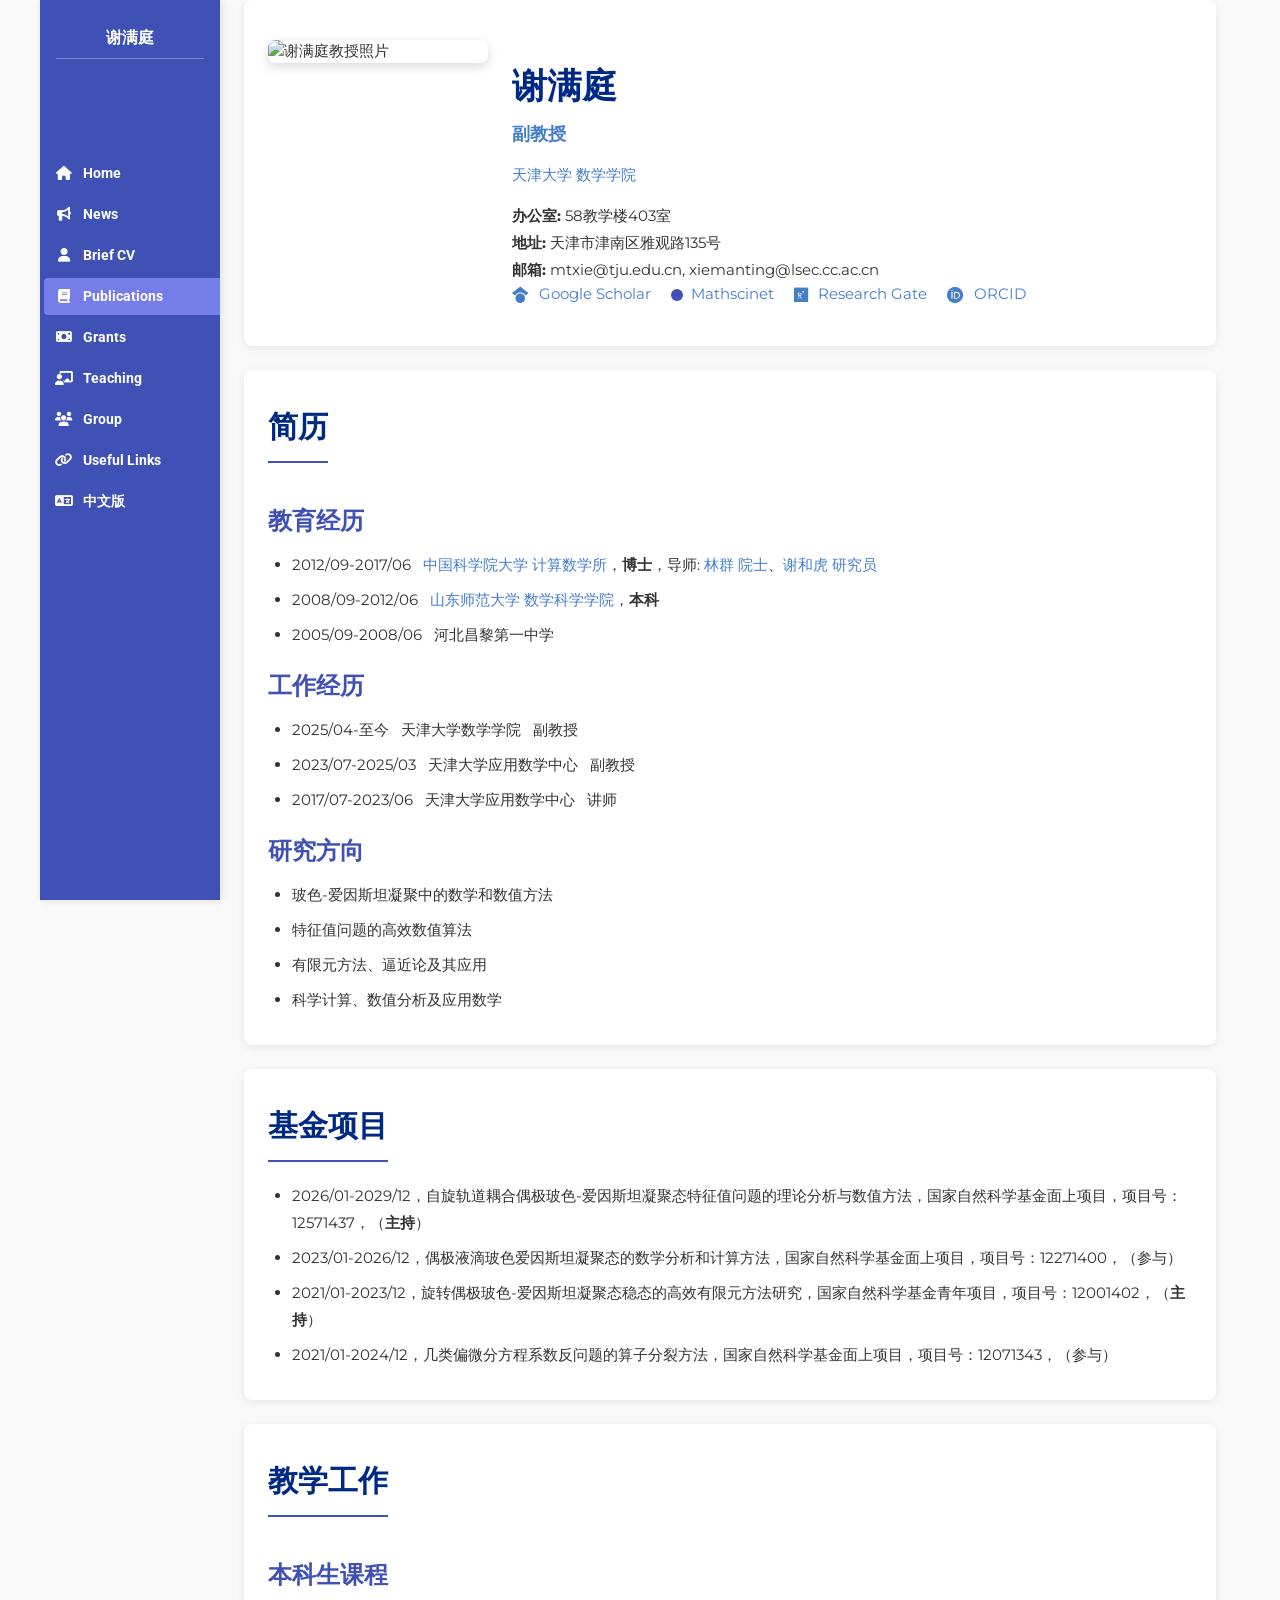
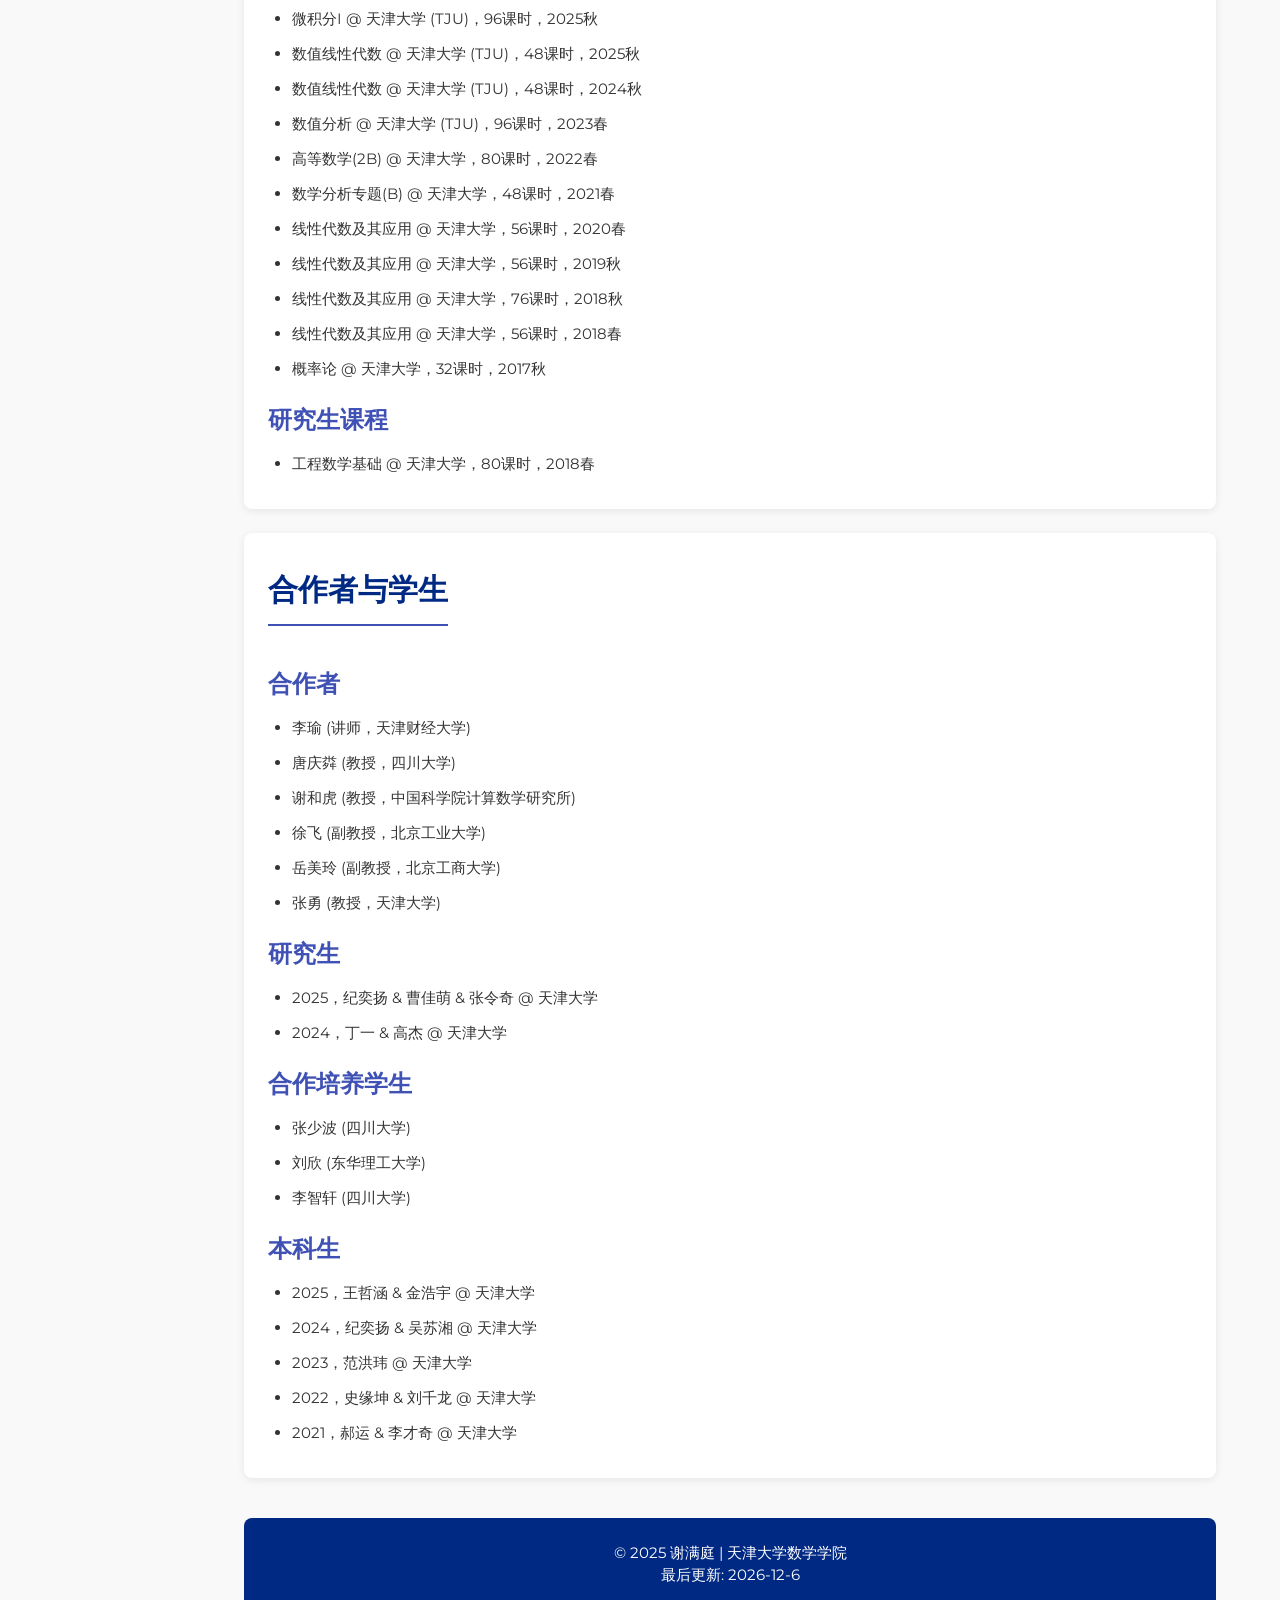
==== chinese.html @ dddb3cd2 "Update chinese.html" ====
<!DOCTYPE html>
<?php
header("Content-type: text/html; charset=utf-8");
?>

<html>
<head>
  <title>谢满庭 - 天津大学数学学院</title>

  <meta charset="utf-8">
  <meta name="viewport" content="width=device-width, initial-scale=1">
  <meta http-equiv="Content-Type" content="text/html; charset=utf-8">  
  <meta name=ProgId content=Word.Document>
  <meta name=Generator content="Microsoft Word 15">
  <meta name=Originator content="Microsoft Word 15">
  <meta name="description" content="谢满庭，天津大学数学学院副教授，研究方向为计算数学、数值分析等">
  <meta name="keywords" content="谢满庭, 天津大学, 应用数学, 计算数学, 特征值问题, 有限元方法, 玻色-爱因斯坦凝聚">
  <meta name="author" content="谢满庭" />

  <!-- 引入与英文主页相同的外部资源 -->
  <link rel="stylesheet" href="https://www.w3schools.com/w3css/4/w3.css">
  <link rel="stylesheet" href="https://fonts.googleapis.com/css?family=Montserrat|Roboto|Oswald">
  <link rel="stylesheet" href="https://cdnjs.cloudflare.com/ajax/libs/font-awesome/6.5.1/css/all.min.css">

  <style type="text/css">
    /* 全局样式重置 - 对齐英文主页 */
    * {
      margin: 0;
      padding: 0;
      box-sizing: border-box;
    }

    /* 基础字体配置 */
    .w3-sidebar a {font-family: "Roboto", sans-serif; font-size: 14px !important;}
    body, h1, h2, h3, h4, h5, h6, .w3-wide {font-family: "Montserrat", sans-serif;}
    .chinese {font-size: 100%;}
    
    /* 自定义配色方案 - 与英文主页一致 */
    :root {
      --primary-color: #3f51b5; /* 主靛蓝 */
      --primary-light: #757de8; /* 浅靛蓝 */
      --primary-dark: #002984; /* 深靛蓝 */
      --secondary-color: #f5f5f5; /* 浅灰背景 */
      --text-dark: #333333; /* 深色文本 */
      --text-light: #ffffff; /* 浅色文本 */
      --accent-color: #ff4081; /* 强调色（粉色） */
      --link-color: #447ec9; /* 链接色 */
    }

    /* 侧边栏优化 - 与英文主页一致 */
    #mySidebar {
      background-color: var(--primary-color) !important;
      box-shadow: 2px 0 10px rgba(0,0,0,0.1);
      transition: all 0.3s ease;
      width: 180px !important; /* 加宽侧边栏到180px */
    }
    #mySidebar .w3-bar-item {
      transition: background-color 0.2s ease;
      border-radius: 4px;
      margin: 0 4px 4px 4px !important;
      padding: 8px 10px !important;
      white-space: nowrap;
      color: var(--text-light) !important;
    }
    #mySidebar .w3-bar-item i {
      width: 20px;
      text-align: center;
      margin-right: 6px !important;
    }
    #mySidebar .w3-bar-item:hover {
      background-color: var(--primary-light) !important;
      color: var(--text-light) !important;
    }
    #mySidebar h3 {
      color: var(--text-light);
      border-bottom: 1px solid rgba(255,255,255,0.3);
      padding-bottom: 8px;
      margin-bottom: 16px;
      font-size: 16px !important;
      text-align: center;
    }

    /* 顶部导航优化（小屏幕） */
    .w3-top {
      background-color: var(--primary-color) !important;
    }
    .w3-top .w3-button {
      color: var(--text-light) !important;
    }
    .w3-top .w3-bar-item {
      color: var(--text-light) !important;
    }

    /* 主内容区优化 - 适配加宽的侧边栏 */
    .w3-main {
      margin-left: 180px !important;
      padding: 0 24px;
      color: var(--text-dark);
    }

    /* 区块样式优化 - 与英文主页一致 */
    .section-card {
      background-color: white;
      border-radius: 8px;
      box-shadow: 0 2px 8px rgba(0,0,0,0.08);
      padding: 24px !important;
      margin-bottom: 24px !important;
      transition: box-shadow 0.3s ease;
    }
    .section-card:hover {
      box-shadow: 0 4px 16px rgba(0,0,0,0.12);
    }
    .section-card h2 {
      color: var(--primary-dark);
      border-bottom: 2px solid var(--primary-color);
      padding-bottom: 12px;
      margin-bottom: 20px;
      display: inline-block;
    }
    .section-card h3 {
      color: var(--primary-color);
      margin: 20px 0 12px 0;
    }

    /* 个人信息区优化 */
    #home {
      padding: 40px 24px !important;
      text-align: left !important;
    }
    #home .profile-photo {
      float: left;
      width: 220px;
      max-width: 100%;
      border-radius: 8px;
      margin-right: 24px;
      box-shadow: 0 4px 12px rgba(0,0,0,0.15);
    }
    #home .profile-info {
      overflow: hidden;
      padding-top: 16px;
    }
    #home .profile-name {
      font-family: 'Oswald', sans-serif;
      font-size: 35px;
      color: var(--primary-dark);
      margin-bottom: 12px;
    }
    #home .profile-contact {
      line-height: 1.8;
      margin-top: 16px;
    }
    #home .profile-links a {
      color: var(--link-color);
      text-decoration: none;
      margin-right: 16px;
      transition: color 0.2s ease;
    }
    #home .profile-links a:hover {
      color: var(--accent-color);
      text-decoration: underline;
    }
    #home .profile-links a i {
      margin-right: 6px;
      font-size: 1.1em;
      vertical-align: middle;
    }

    /* 列表样式优化 */
    ul, ol {
      margin-left: 24px;
      line-height: 1.8;
    }
    li {
      margin-bottom: 8px;
    }

    /* 链接样式优化 */
    a {
      color: var(--link-color);
      text-decoration: none;
    }
    a:hover {
      color: var(--accent-color);
      text-decoration: underline;
    }

    /* 页脚样式 - 与英文主页一致 */
    footer {
      background-color: var(--primary-dark);
      color: var(--text-light);
      padding: 24px;
      text-align: center;
      margin-top: 40px;
      border-radius: 8px 8px 0 0;
    }
    footer a {
      color: var(--text-light);
      text-decoration: underline;
    }

    /* 响应式适配优化 - 与英文主页一致 */
    @media (max-width: 992px) {
      .w3-main {
        margin-left: 0 !important;
        padding: 0 16px;
      }
      #mySidebar {
        width: 200px !important;
      }
      #home {
        text-align: center !important;
      }
      #home .profile-photo {
        float: none;
        margin: 0 auto 24px auto;
        display: block;
      }
      #home .profile-info {
        text-align: center;
      }
      #home .profile-links a {
        display: inline-block;
        margin: 8px 8px 0 8px;
      }
    }

    /* 平滑滚动 */
    html {
      scroll-behavior: smooth;
    }
  </style>
  <link rel="icon" type="image/png" href="images/icons.png">
</head>

<body class="w3-content" style="max-width:1200px;margin:0 auto;background-color:#f9f9f9">

<!-- 侧边栏/菜单 -->
<nav class="w3-sidebar w3-bar-block w3-collapse w3-top w3-right" style="z-index:3;" id="mySidebar">
  <div class="w3-container w3-display-container w3-padding-16">
    <h3><b>谢满庭</b></h3>
  </div>
  <div class="w3-padding-64 w3-text-light-grey w3-large" style="font-weight:bold">
    <!-- 将 English 改为 Homepage，指向英文主页 home.php -->
    <a href="index.html" class="w3-bar-item w3-button"><i class="fa fa-home"></i> Home</a>
    <a href="index.html#news" class="w3-bar-item w3-button"><i class="fa fa-bullhorn"></i> News</a>
    <a href="index.html#cv" class="w3-bar-item w3-button"><i class="fa fa-user"></i> Brief CV</a>
    <a href="publications.html" class="w3-bar-item w3-button" style="background-color: var(--primary-light) !important;"><i class="fa fa-book"></i> Publications</a>
    <a href="index.html#grants" class="w3-bar-item w3-button"><i class="fa fa-money-bill"></i> Grants</a>
    <a href="index.html#teaching" class="w3-bar-item w3-button"><i class="fa fa-chalkboard-teacher"></i> Teaching</a>
    <a href="index.html#group" class="w3-bar-item w3-button"><i class="fa fa-users"></i> Group</a>
    <a href="index.html#uselink" class="w3-bar-item w3-button"><i class="fa fa-link"></i> Useful Links</a>
    <a href="chinese.html" class="w3-bar-item w3-button"><i class="fa fa-language"></i> 中文版</a>
  </div>
</nav>

<!-- 小屏顶部菜单 -->
<header class="w3-bar w3-top w3-hide-large w3-xlarge">
  <a href="javascript:void(0)" class="w3-bar-item w3-button w3-padding-24 w3-ripple w3-left" onclick="w3_open()">
    <b>&#9776;</b>
  </a>
  <div class="w3-bar-item w3-padding-24"> <b>谢满庭</b> </div>
</header>

<!-- 小屏侧边栏遮罩层 -->
<div class="w3-overlay w3-hide-large" onclick="w3_close()" style="cursor:pointer" title="关闭侧边菜单" id="myOverlay"></div>

<!-- 主内容区 -->
<div class="w3-main">
  <!-- 小屏内容下移 -->
  <div class="w3-hide-large" style="margin-top:83px"></div>

  <!-- 个人信息模块 -->
  <div class="section-card w3-container" id="home">
    <img src="./images/mtxie.jpg" alt="谢满庭教授照片" class="profile-photo">
    <div class="profile-info">
      <div class="profile-name"><b>谢满庭</b></div>
      <h4 style="font-size: 18px;margin-bottom: 16px;">
        <strong><a href="https://math.tju.edu.cn/info/1715/5579.htm"target="_blank">副教授</a></strong>
      </h4>
      <p>
        <a href="https://www.tju.edu.cn/" target="_blank">天津大学</a>
        <a href="https://math.tju.edu.cn/" target="_blank">数学学院</a>
      </p>
      <div class="profile-contact">
        <p><strong>办公室:</strong> 58教学楼403室</p>
        <p><strong>地址:</strong> 天津市津南区雅观路135号</p>
        <p><strong>邮箱:</strong> mtxie@tju.edu.cn, xiemanting@lsec.cc.ac.cn</p>
      </div>
      <div class="profile-links">
        <a href="https://scholar.google.com/citations?user=-kq-FyoAAAAJ&hl=en" target="_blank">
          <i class="fab fa-google-scholar"></i> Google Scholar
        </a>
        <a href="https://mathscinet.ams.org/mathscinet/author?authorId=1157382" target="_blank">
        <span style="display:inline-block; width:12px; height:12px; background-color:var(--primary-color); border-radius:50%; margin-right:8px; vertical-align:middle;"></span>Mathscinet
        </a>
        <a href="https://www.researchgate.net/profile/Manting-Xie" target="_blank">
          <i class="fab fa-researchgate"></i> Research Gate
        </a>
        <a href="https://orcid.org/0000-0003-3437-9576" target="_blank">
          <i class="fab fa-orcid"></i> ORCID
        </a>
      </div>
    </div>
  </div>

  <!-- 简历模块 -->
  <div class="section-card w3-container" id="cv">
    <h2><strong>简历</strong></h2>
    
    <h3><strong>教育经历</strong></h3>
    <ul>
      <li>2012/09-2017/06 &nbsp; <a href="https://www.ucas.ac.cn/" target="_blank">中国科学院大学</a> <a href="http://icmsec.cc.ac.cn/" target="_blank">计算数学所</a>，<strong>博士</strong>，导师: <a href="http://lsec.cc.ac.cn/~linq/chinese_version.html" target="_blank">林群 院士</a>、<a href="http://lsec.cc.ac.cn/~hhxie/" target="_blank">谢和虎 研究员</a></li>
      <li>2008/09-2012/06 &nbsp; <a href="https://www.sdnu.edu.cn/" target="_blank">山东师范大学</a> <a href="http://www.maths.sdnu.edu.cn" target="_blank">数学科学学院</a>，<strong>本科</strong></li>
      <li>2005/09-2008/06 &nbsp; 河北昌黎第一中学</li>
    </ul>

    <h3><strong>工作经历</strong></h3>
    <ul>
      <li>2025/04-至今 &nbsp; 天津大学数学学院 &nbsp; 副教授</li>
      <li>2023/07-2025/03 &nbsp; 天津大学应用数学中心 &nbsp; 副教授</li>
      <li>2017/07-2023/06 &nbsp; 天津大学应用数学中心 &nbsp; 讲师</li>
    </ul>

    <h3><strong>研究方向</strong></h3>
    <ul>
      <li>玻色-爱因斯坦凝聚中的数学和数值方法</li>
      <li>特征值问题的高效数值算法</li>
      <li>有限元方法、逼近论及其应用</li>
      <li>科学计算、数值分析及应用数学</li>
    </ul>
    <!--
    <h3><strong>获奖情况</strong></h3>
    <ul>
      <li>2021年，《East Asian J. Appl. Math.》期刊特色文章奖</li>
      <li>2017年，中国科学院朱李月华奖学金</li>
      <li>2016年，中国科学院数学与系统科学研究院院长奖学金特等奖</li>
      <li>2012年，山东省优秀毕业生（山东师范大学）</li>
    </ul>
   -->
  </div>

  <!-- 基金项目模块 -->
  <div class="section-card w3-container" id="grants">
    <h2><strong>基金项目</strong></h2>
    <ul>
      <li>2026/01-2029/12，自旋轨道耦合偶极玻色-爱因斯坦凝聚态特征值问题的理论分析与数值方法，国家自然科学基金面上项目，项目号：12571437，（<span style="font-weight: 700;">主持</span>）</li>
      <li>2023/01-2026/12，偶极液滴玻色爱因斯坦凝聚态的数学分析和计算方法，国家自然科学基金面上项目，项目号：12271400，（参与）</li>
      <li>2021/01-2023/12，旋转偶极玻色-爱因斯坦凝聚态稳态的高效有限元方法研究，国家自然科学基金青年项目，项目号：12001402，（<span style="font-weight: 700;">主持</span>）</li>
      <li>2021/01-2024/12，几类偏微分方程系数反问题的算子分裂方法，国家自然科学基金面上项目，项目号：12071343，（参与）</li>
    </ul>
  </div>

  <!-- 教学工作模块 -->
  <div class="section-card w3-container" id="teaching">
    <h2><strong>教学工作</strong></h2>
    
    <h3><strong>本科生课程</strong></h3>
    <ul>
      <li>微积分I @ 天津大学 (TJU)，96课时，2025秋</li>
      <li>数值线性代数 @ 天津大学 (TJU)，48课时，2025秋</li>
      <li>数值线性代数 @ 天津大学 (TJU)，48课时，2024秋</li>
      <li>数值分析 @ 天津大学 (TJU)，96课时，2023春</li>
      <li>高等数学(2B) @ 天津大学，80课时，2022春</li>
      <li>数学分析专题(B) @ 天津大学，48课时，2021春</li>
      <li>线性代数及其应用 @ 天津大学，56课时，2020春</li>
      <li>线性代数及其应用 @ 天津大学，56课时，2019秋</li>
      <li>线性代数及其应用 @ 天津大学，76课时，2018秋</li>
      <li>线性代数及其应用 @ 天津大学，56课时，2018春</li>
      <li>概率论 @ 天津大学，32课时，2017秋</li>
    </ul>

    <h3><strong>研究生课程</strong></h3>
    <ul>
      <li>工程数学基础 @ 天津大学，80课时，2018春</li>
    </ul>
  </div>

<!-- The Group Section (中文版) -->
<div class="section-card w3-container" id="group">
  <h2><strong>合作者与学生</strong></h2>
  
  <!-- 第一部分：合作者（去重+更新） -->
  <h3><strong>合作者</strong></h3>
  <ul>
    <li>李瑜 (讲师，天津财经大学)</li>
    <li>唐庆粦 (教授，四川大学)</li>
    <li>谢和虎 (教授，中国科学院计算数学研究所)</li>
    <li>徐飞 (副教授，北京工业大学)</li>
    <li>岳美玲 (副教授，北京工商大学)</li>
    <li>张勇 (教授，天津大学)</li>
  </ul>

  <!-- 第二部分：研究生（内容不变） -->
  <h3><strong>研究生</strong></h3>
  <ul>
    <li>2025，纪奕扬 & 曹佳萌 & 张令奇 @ 天津大学</li>
    <li>2024，丁一 & 高杰 @ 天津大学</li>
  </ul>

  <!-- 第三部分：合作培养学生（新增内容） -->
  <h3><strong>合作培养学生</strong></h3>
  <ul>
    <li>张少波 (四川大学)</li>
    <li>刘欣 (东华理工大学)</li>
    <li>李智轩 (四川大学)</li>
  </ul>

  <!-- 第四部分：本科生（标题简化） -->
  <h3><strong>本科生</strong></h3>
  <ul>
    <li>2025，王哲涵 & 金浩宇 @ 天津大学</li>
    <li>2024，纪奕扬 & 吴苏湘 @ 天津大学</li>
    <li>2023，范洪玮 @ 天津大学</li>
    <li>2022，史缘坤 & 刘千龙 @ 天津大学</li>
    <li>2021，郝运 & 李才奇 @ 天津大学</li>
  </ul>
</div>

  <!-- 页脚 - 与英文主页一致 -->
  <footer>
    <p>&copy; 2025 谢满庭 | 天津大学数学学院</p>
    <p>最后更新: <script>document.write(new Date().getFullYear() + "-" + (new Date().getMonth() + 1) + "-" + new Date().getDate());</script></p>
  </footer>

<!-- 结束主内容区 -->
</div>

<script>
// 侧边栏开关
function w3_open() {
  document.getElementById("mySidebar").style.display = "block";
  document.getElementById("myOverlay").style.display = "block";
}

function w3_close() {
  document.getElementById("mySidebar").style.display = "none";
  document.getElementById("myOverlay").style.display = "none";
}

// 平滑滚动（增强版）
$(document).ready(function(){
  // 侧边栏链接点击关闭侧边栏（小屏幕）
  $('.w3-bar-item').click(function() {
    if ($(window).width() < 992) {
      w3_close();
    }
  });

  // 图片懒加载
  $("img").each(function() {
    $(this).attr("loading", "lazy");
  });
});

// 页面加载时确保侧边栏初始状态正确
window.onload = function() {
  if (window.innerWidth <= 992) {
    w3_close();
  } else {
    document.getElementById("mySidebar").style.display = "block";
  }
};

// 窗口大小变化时适配侧边栏
window.onresize = function() {
  if (window.innerWidth > 992) {
    document.getElementById("mySidebar").style.display = "block";
    document.getElementById("myOverlay").style.display = "none";
  } else {
    w3_close();
  }
};
</script>

</body>
</html>
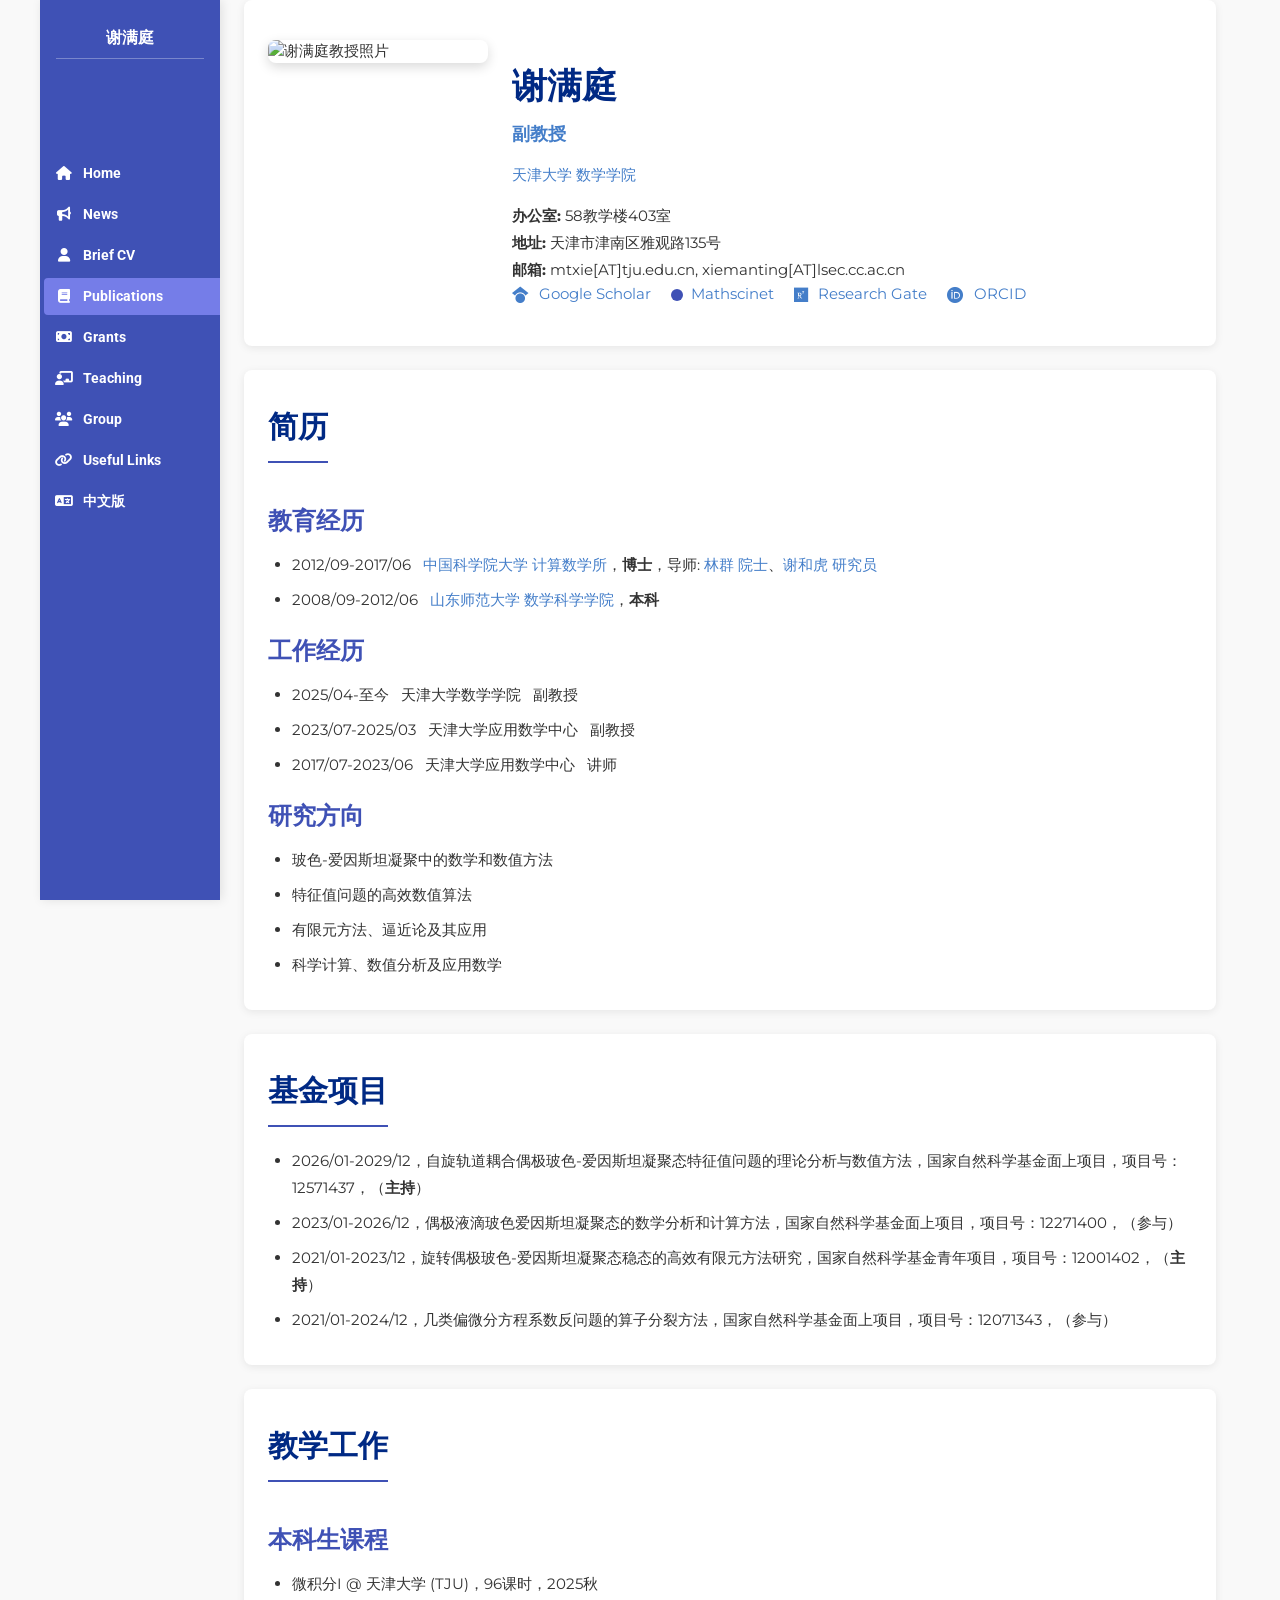
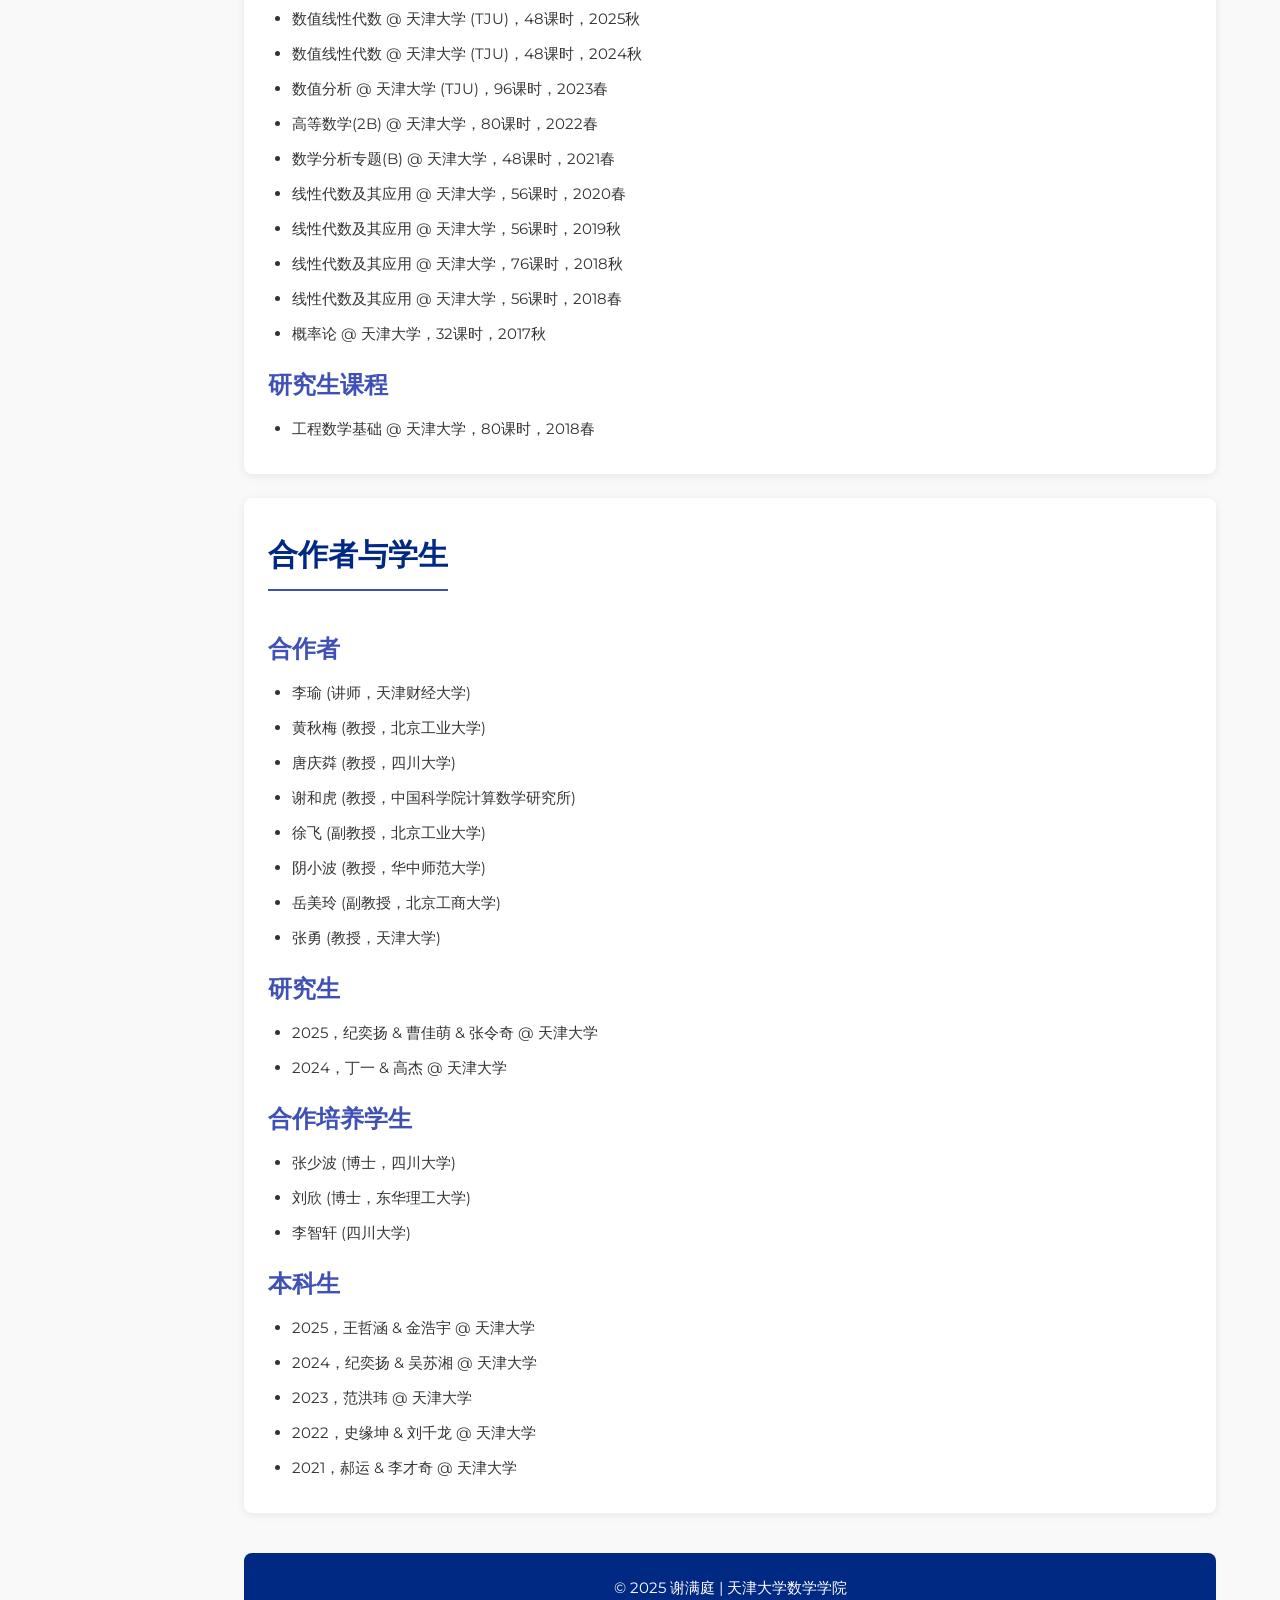
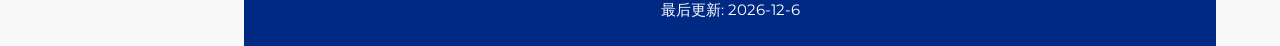
==== commit a5308c5c: "Update chinese.html" ====
--- a/chinese.html
+++ b/chinese.html
@@ -284,7 +284,7 @@
       <div class="profile-contact">
         <p><strong>办公室:</strong> 58教学楼403室</p>
         <p><strong>地址:</strong> 天津市津南区雅观路135号</p>
-        <p><strong>邮箱:</strong> mtxie@tju.edu.cn, xiemanting@lsec.cc.ac.cn</p>
+        <p><strong>邮箱:</strong> mtxie[AT]tju.edu.cn, xiemanting[AT]lsec.cc.ac.cn</p>
       </div>
       <div class="profile-links">
         <a href="https://scholar.google.com/citations?user=-kq-FyoAAAAJ&hl=en" target="_blank">
@@ -311,7 +311,7 @@
     <ul>
       <li>2012/09-2017/06 &nbsp; <a href="https://www.ucas.ac.cn/" target="_blank">中国科学院大学</a> <a href="http://icmsec.cc.ac.cn/" target="_blank">计算数学所</a>，<strong>博士</strong>，导师: <a href="http://lsec.cc.ac.cn/~linq/chinese_version.html" target="_blank">林群 院士</a>、<a href="http://lsec.cc.ac.cn/~hhxie/" target="_blank">谢和虎 研究员</a></li>
       <li>2008/09-2012/06 &nbsp; <a href="https://www.sdnu.edu.cn/" target="_blank">山东师范大学</a> <a href="http://www.maths.sdnu.edu.cn" target="_blank">数学科学学院</a>，<strong>本科</strong></li>
-      <li>2005/09-2008/06 &nbsp; 河北昌黎第一中学</li>
+    <!--  <li>2005/09-2008/06 &nbsp; 河北昌黎第一中学</li> -->
     </ul>
 
     <h3><strong>工作经历</strong></h3>
@@ -383,9 +383,11 @@
   <h3><strong>合作者</strong></h3>
   <ul>
     <li>李瑜 (讲师，天津财经大学)</li>
+    <li>黄秋梅 (教授，北京工业大学)</li>
     <li>唐庆粦 (教授，四川大学)</li>
     <li>谢和虎 (教授，中国科学院计算数学研究所)</li>
     <li>徐飞 (副教授，北京工业大学)</li>
+    <li>阴小波 (教授，华中师范大学)</li>
     <li>岳美玲 (副教授，北京工商大学)</li>
     <li>张勇 (教授，天津大学)</li>
   </ul>
@@ -400,8 +402,8 @@
   <!-- 第三部分：合作培养学生（新增内容） -->
   <h3><strong>合作培养学生</strong></h3>
   <ul>
-    <li>张少波 (四川大学)</li>
-    <li>刘欣 (东华理工大学)</li>
+    <li>张少波 (博士，四川大学)</li>
+    <li>刘欣 (博士，东华理工大学)</li>
     <li>李智轩 (四川大学)</li>
   </ul>
 
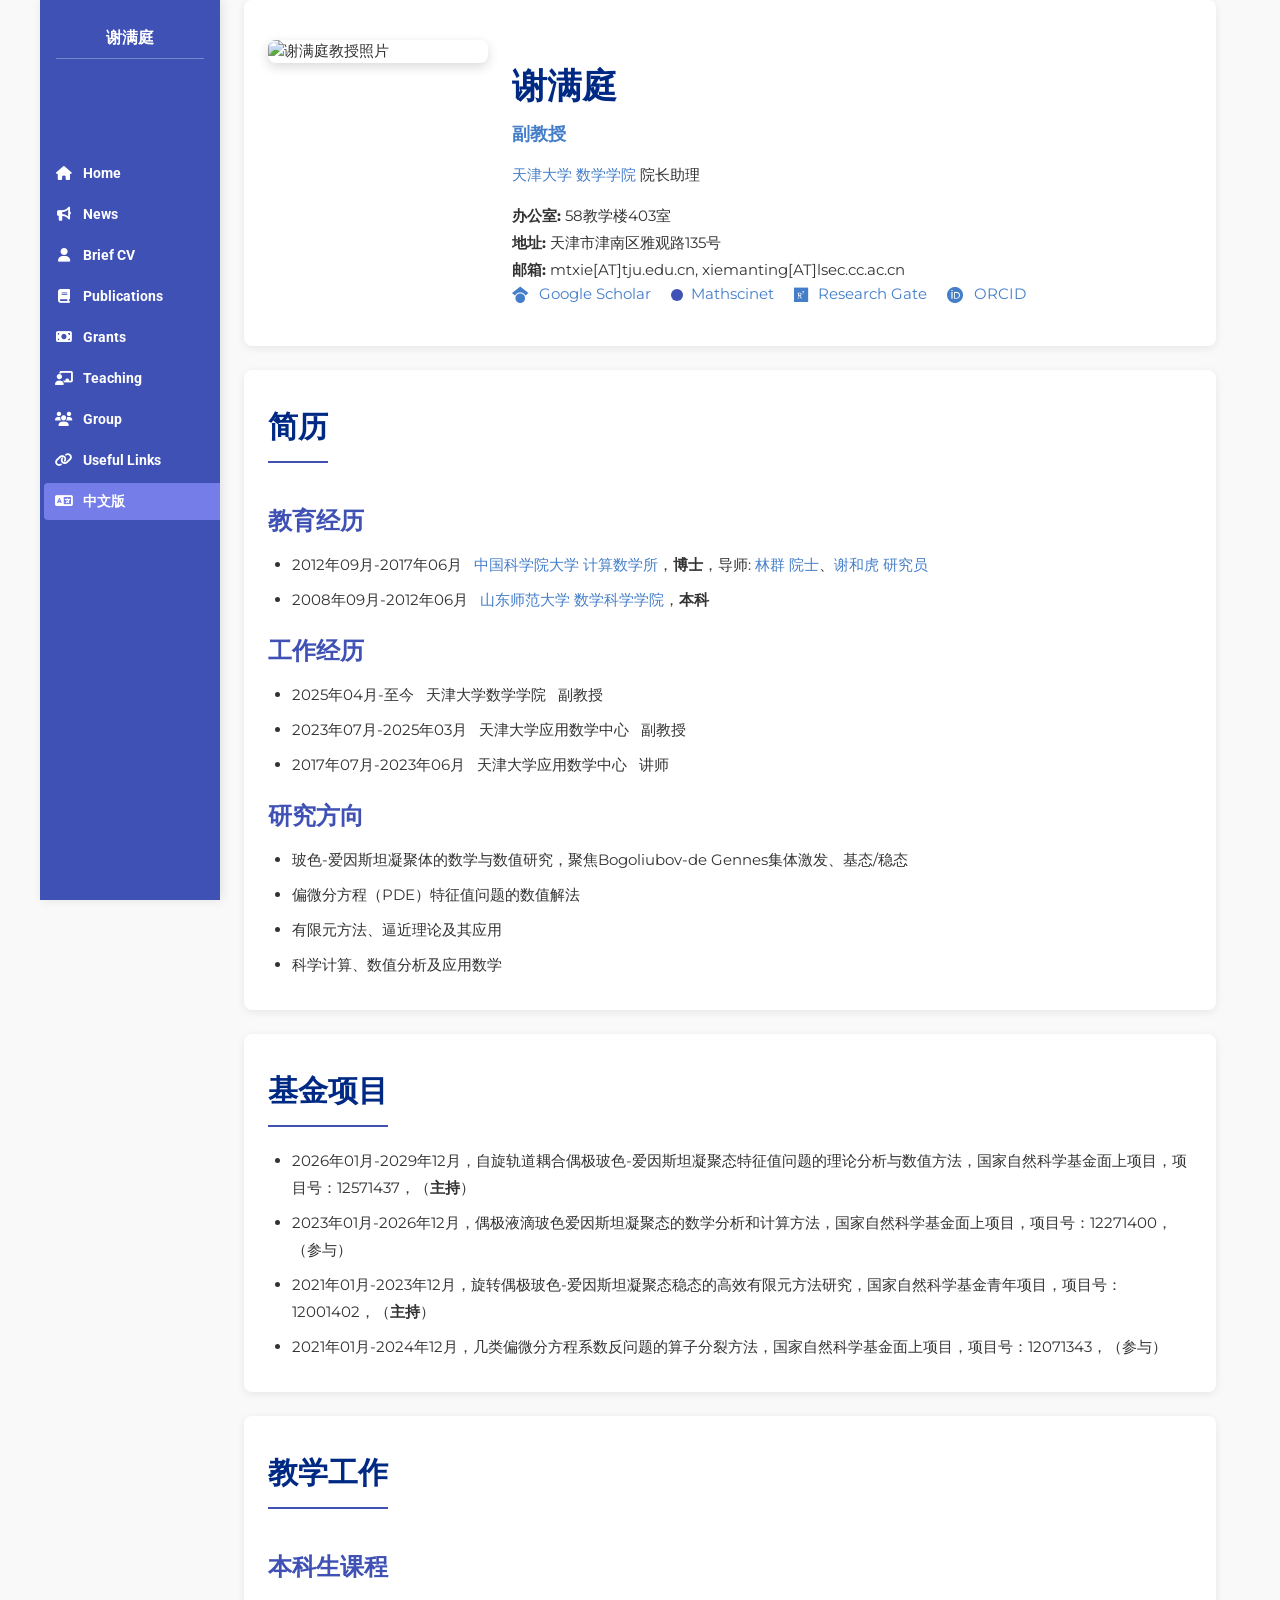
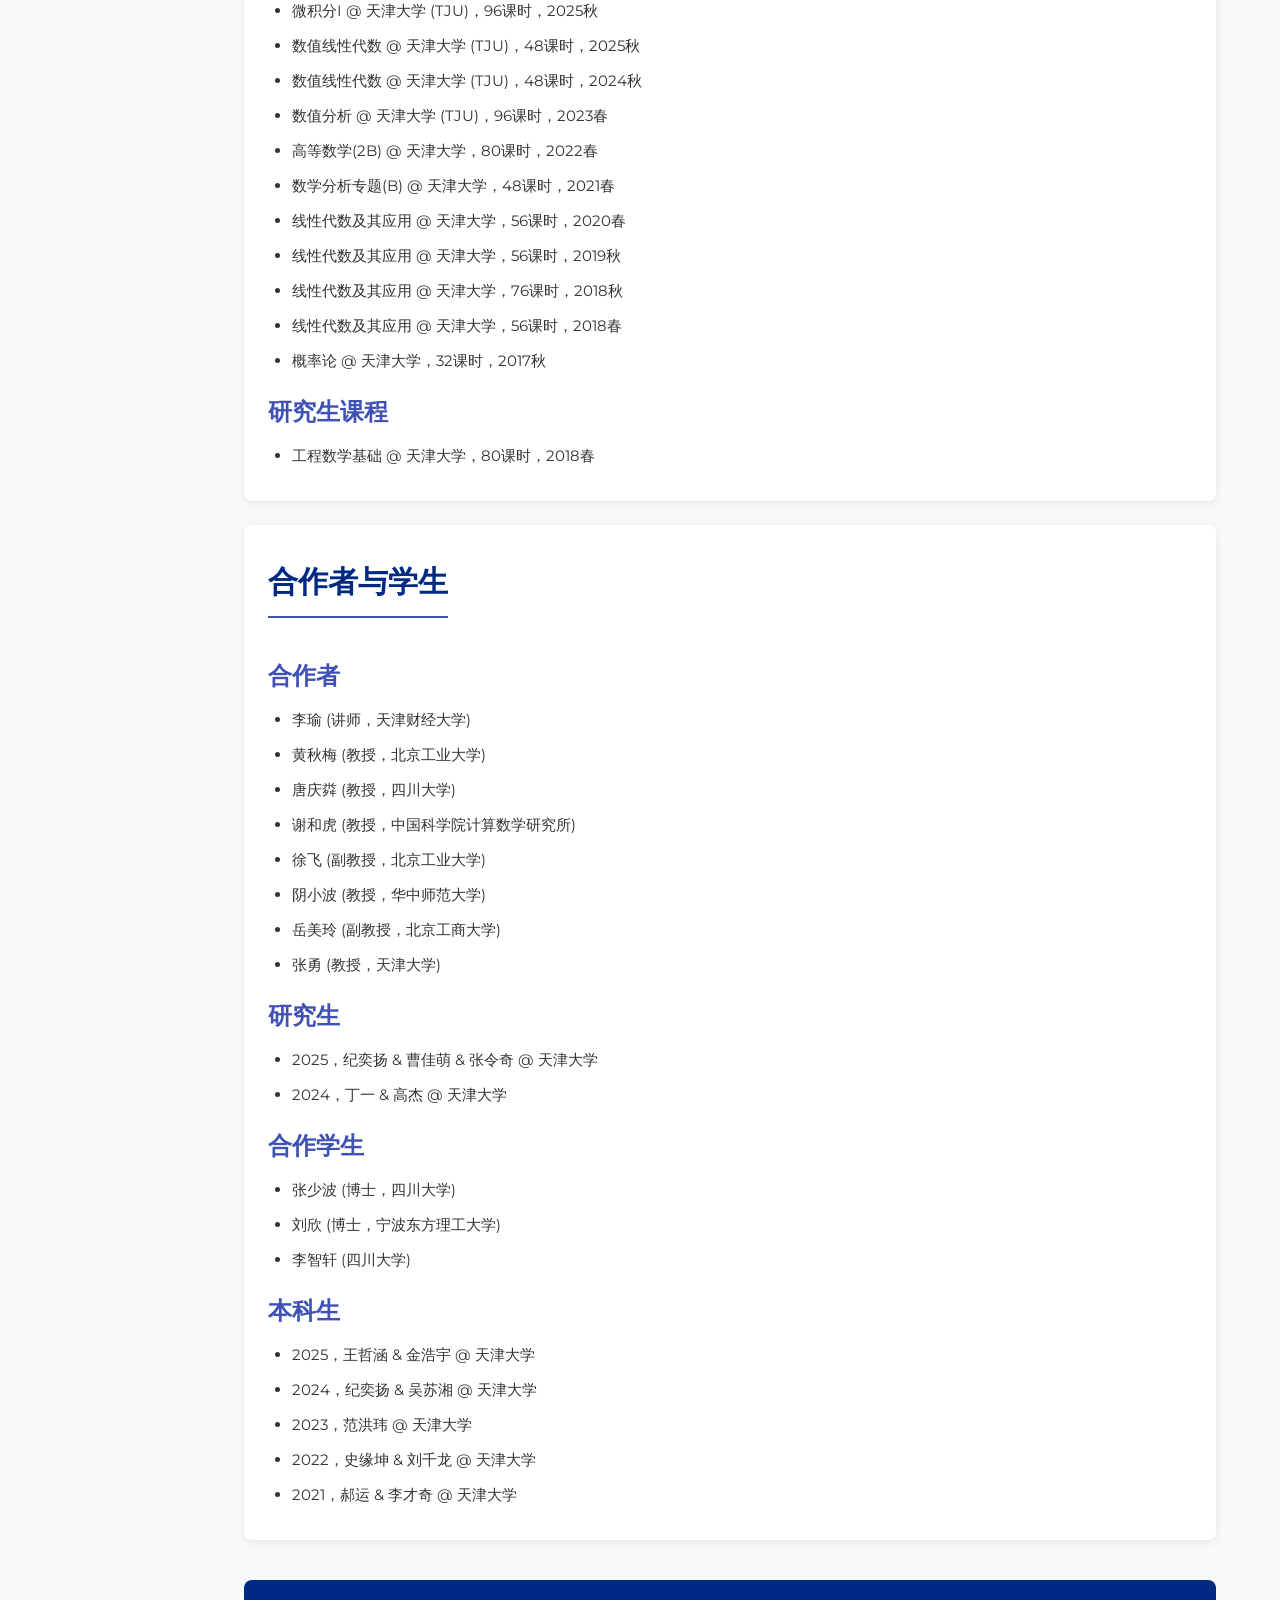
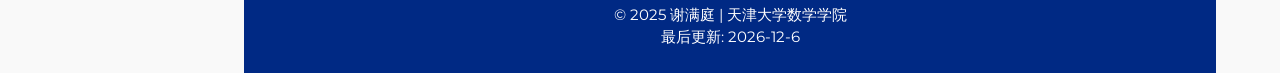
==== commit 659c4283: "Add files via upload" ====
--- a/chinese.html
+++ b/chinese.html
@@ -241,24 +241,24 @@
   </div>
   <div class="w3-padding-64 w3-text-light-grey w3-large" style="font-weight:bold">
     <!-- 将 English 改为 Homepage，指向英文主页 home.php -->
-    <a href="index.html" class="w3-bar-item w3-button"><i class="fa fa-home"></i> Home</a>
-    <a href="index.html#news" class="w3-bar-item w3-button"><i class="fa fa-bullhorn"></i> News</a>
-    <a href="index.html#cv" class="w3-bar-item w3-button"><i class="fa fa-user"></i> Brief CV</a>
-    <a href="publications.html" class="w3-bar-item w3-button" style="background-color: var(--primary-light) !important;"><i class="fa fa-book"></i> Publications</a>
-    <a href="index.html#grants" class="w3-bar-item w3-button"><i class="fa fa-money-bill"></i> Grants</a>
-    <a href="index.html#teaching" class="w3-bar-item w3-button"><i class="fa fa-chalkboard-teacher"></i> Teaching</a>
-    <a href="index.html#group" class="w3-bar-item w3-button"><i class="fa fa-users"></i> Group</a>
-    <a href="index.html#uselink" class="w3-bar-item w3-button"><i class="fa fa-link"></i> Useful Links</a>
-    <a href="chinese.html" class="w3-bar-item w3-button"><i class="fa fa-language"></i> 中文版</a>
+    <a href="index.php" class="w3-bar-item w3-button"><i class="fa fa-home"></i> Home</a>
+    <a href="index.php#news" class="w3-bar-item w3-button"><i class="fa fa-bullhorn"></i> News</a>
+    <a href="index.php#cv" class="w3-bar-item w3-button"><i class="fa fa-user"></i> Brief CV</a>
+    <a href="publications.php" class="w3-bar-item w3-button"><i class="fa fa-book"></i> Publications</a>
+    <a href="index.php#grants" class="w3-bar-item w3-button"><i class="fa fa-money-bill"></i> Grants</a>
+    <a href="index.php#teaching" class="w3-bar-item w3-button"><i class="fa fa-chalkboard-teacher"></i> Teaching</a>
+    <a href="index.php#group" class="w3-bar-item w3-button"><i class="fa fa-users"></i> Group</a>
+    <a href="index.php#uselink" class="w3-bar-item w3-button"><i class="fa fa-link"></i> Useful Links</a>
+    <a href="chinese.php" class="w3-bar-item w3-button" style="background-color: var(--primary-light) !important;"><i class="fa fa-language"></i> 中文版</a>
   </div>
 </nav>
 
 <!-- 小屏顶部菜单 -->
 <header class="w3-bar w3-top w3-hide-large w3-xlarge">
-  <a href="javascript:void(0)" class="w3-bar-item w3-button w3-padding-24 w3-ripple w3-left" onclick="w3_open()">
+  <a href="javascript:void(0)" class="w3-bar-item w3-button w3-padding-12 w3-ripple w3-left" onclick="w3_open()">
     <b>&#9776;</b>
   </a>
-  <div class="w3-bar-item w3-padding-24"> <b>谢满庭</b> </div>
+  <div class="w3-bar-item w3-padding-12"> <b>谢满庭</b> </div>
 </header>
 
 <!-- 小屏侧边栏遮罩层 -->
@@ -279,7 +279,7 @@
       </h4>
       <p>
         <a href="https://www.tju.edu.cn/" target="_blank">天津大学</a>
-        <a href="https://math.tju.edu.cn/" target="_blank">数学学院</a>
+        <a href="https://math.tju.edu.cn/" target="_blank">数学学院</a> 院长助理
       </p>
       <div class="profile-contact">
         <p><strong>办公室:</strong> 58教学楼403室</p>
@@ -309,23 +309,23 @@
     
     <h3><strong>教育经历</strong></h3>
     <ul>
-      <li>2012/09-2017/06 &nbsp; <a href="https://www.ucas.ac.cn/" target="_blank">中国科学院大学</a> <a href="http://icmsec.cc.ac.cn/" target="_blank">计算数学所</a>，<strong>博士</strong>，导师: <a href="http://lsec.cc.ac.cn/~linq/chinese_version.html" target="_blank">林群 院士</a>、<a href="http://lsec.cc.ac.cn/~hhxie/" target="_blank">谢和虎 研究员</a></li>
-      <li>2008/09-2012/06 &nbsp; <a href="https://www.sdnu.edu.cn/" target="_blank">山东师范大学</a> <a href="http://www.maths.sdnu.edu.cn" target="_blank">数学科学学院</a>，<strong>本科</strong></li>
+      <li>2012年09月-2017年06月 &nbsp; <a href="https://www.ucas.ac.cn/" target="_blank">中国科学院大学</a> <a href="http://icmsec.cc.ac.cn/" target="_blank">计算数学所</a>，<strong>博士</strong>，导师: <a href="http://lsec.cc.ac.cn/~linq/chinese_version.html" target="_blank">林群 院士</a>、<a href="http://lsec.cc.ac.cn/~hhxie/" target="_blank">谢和虎 研究员</a></li>
+      <li>2008年09月-2012年06月 &nbsp; <a href="https://www.sdnu.edu.cn/" target="_blank">山东师范大学</a> <a href="http://www.maths.sdnu.edu.cn" target="_blank">数学科学学院</a>，<strong>本科</strong></li>
     <!--  <li>2005/09-2008/06 &nbsp; 河北昌黎第一中学</li> -->
     </ul>
 
     <h3><strong>工作经历</strong></h3>
     <ul>
-      <li>2025/04-至今 &nbsp; 天津大学数学学院 &nbsp; 副教授</li>
-      <li>2023/07-2025/03 &nbsp; 天津大学应用数学中心 &nbsp; 副教授</li>
-      <li>2017/07-2023/06 &nbsp; 天津大学应用数学中心 &nbsp; 讲师</li>
+      <li>2025年04月-至今 &nbsp; 天津大学数学学院 &nbsp; 副教授</li>
+      <li>2023年07月-2025年03月 &nbsp; 天津大学应用数学中心 &nbsp; 副教授</li>
+      <li>2017年07月-2023年06月 &nbsp; 天津大学应用数学中心 &nbsp; 讲师</li>
     </ul>
 
     <h3><strong>研究方向</strong></h3>
     <ul>
-      <li>玻色-爱因斯坦凝聚中的数学和数值方法</li>
-      <li>特征值问题的高效数值算法</li>
-      <li>有限元方法、逼近论及其应用</li>
+      <li>玻色-爱因斯坦凝聚体的数学与数值研究，聚焦Bogoliubov-de Gennes集体激发、基态/稳态</li>
+      <li>偏微分方程（PDE）特征值问题的数值解法</li>
+      <li>有限元方法、逼近理论及其应用</li>
       <li>科学计算、数值分析及应用数学</li>
     </ul>
     <!--
@@ -343,10 +343,10 @@
   <div class="section-card w3-container" id="grants">
     <h2><strong>基金项目</strong></h2>
     <ul>
-      <li>2026/01-2029/12，自旋轨道耦合偶极玻色-爱因斯坦凝聚态特征值问题的理论分析与数值方法，国家自然科学基金面上项目，项目号：12571437，（<span style="font-weight: 700;">主持</span>）</li>
-      <li>2023/01-2026/12，偶极液滴玻色爱因斯坦凝聚态的数学分析和计算方法，国家自然科学基金面上项目，项目号：12271400，（参与）</li>
-      <li>2021/01-2023/12，旋转偶极玻色-爱因斯坦凝聚态稳态的高效有限元方法研究，国家自然科学基金青年项目，项目号：12001402，（<span style="font-weight: 700;">主持</span>）</li>
-      <li>2021/01-2024/12，几类偏微分方程系数反问题的算子分裂方法，国家自然科学基金面上项目，项目号：12071343，（参与）</li>
+      <li>2026年01月-2029年12月，自旋轨道耦合偶极玻色-爱因斯坦凝聚态特征值问题的理论分析与数值方法，国家自然科学基金面上项目，项目号：12571437，（<span style="font-weight: 700;">主持</span>）</li>
+      <li>2023年01月-2026年12月，偶极液滴玻色爱因斯坦凝聚态的数学分析和计算方法，国家自然科学基金面上项目，项目号：12271400，（参与）</li>
+      <li>2021年01月-2023年12月，旋转偶极玻色-爱因斯坦凝聚态稳态的高效有限元方法研究，国家自然科学基金青年项目，项目号：12001402，（<span style="font-weight: 700;">主持</span>）</li>
+      <li>2021年01月-2024年12月，几类偏微分方程系数反问题的算子分裂方法，国家自然科学基金面上项目，项目号：12071343，（参与）</li>
     </ul>
   </div>
 
@@ -400,10 +400,10 @@
   </ul>
 
   <!-- 第三部分：合作培养学生（新增内容） -->
-  <h3><strong>合作培养学生</strong></h3>
+  <h3><strong>合作学生</strong></h3>
   <ul>
     <li>张少波 (博士，四川大学)</li>
-    <li>刘欣 (博士，东华理工大学)</li>
+    <li>刘欣 (博士，宁波东方理工大学)</li>
     <li>李智轩 (四川大学)</li>
   </ul>
 
@@ -475,4 +475,4 @@
 </script>
 
 </body>
-</html>
+</html>
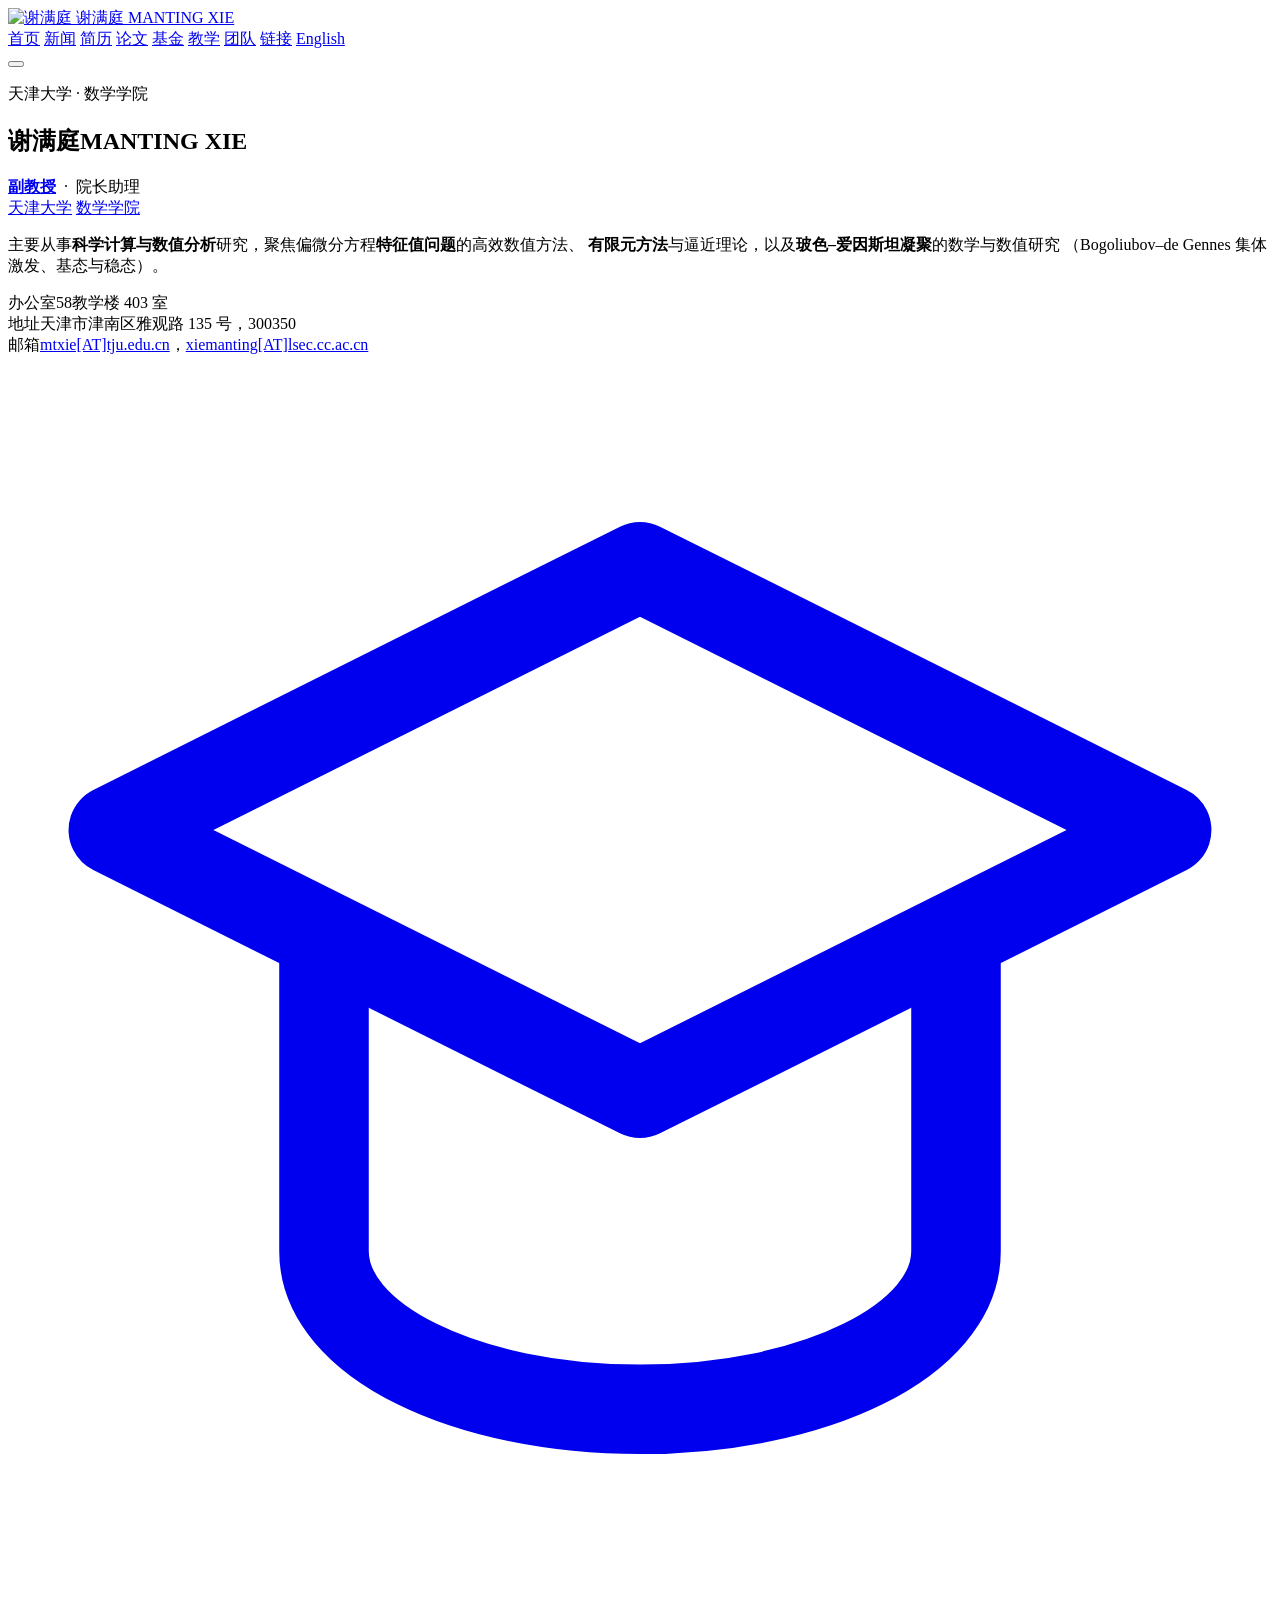
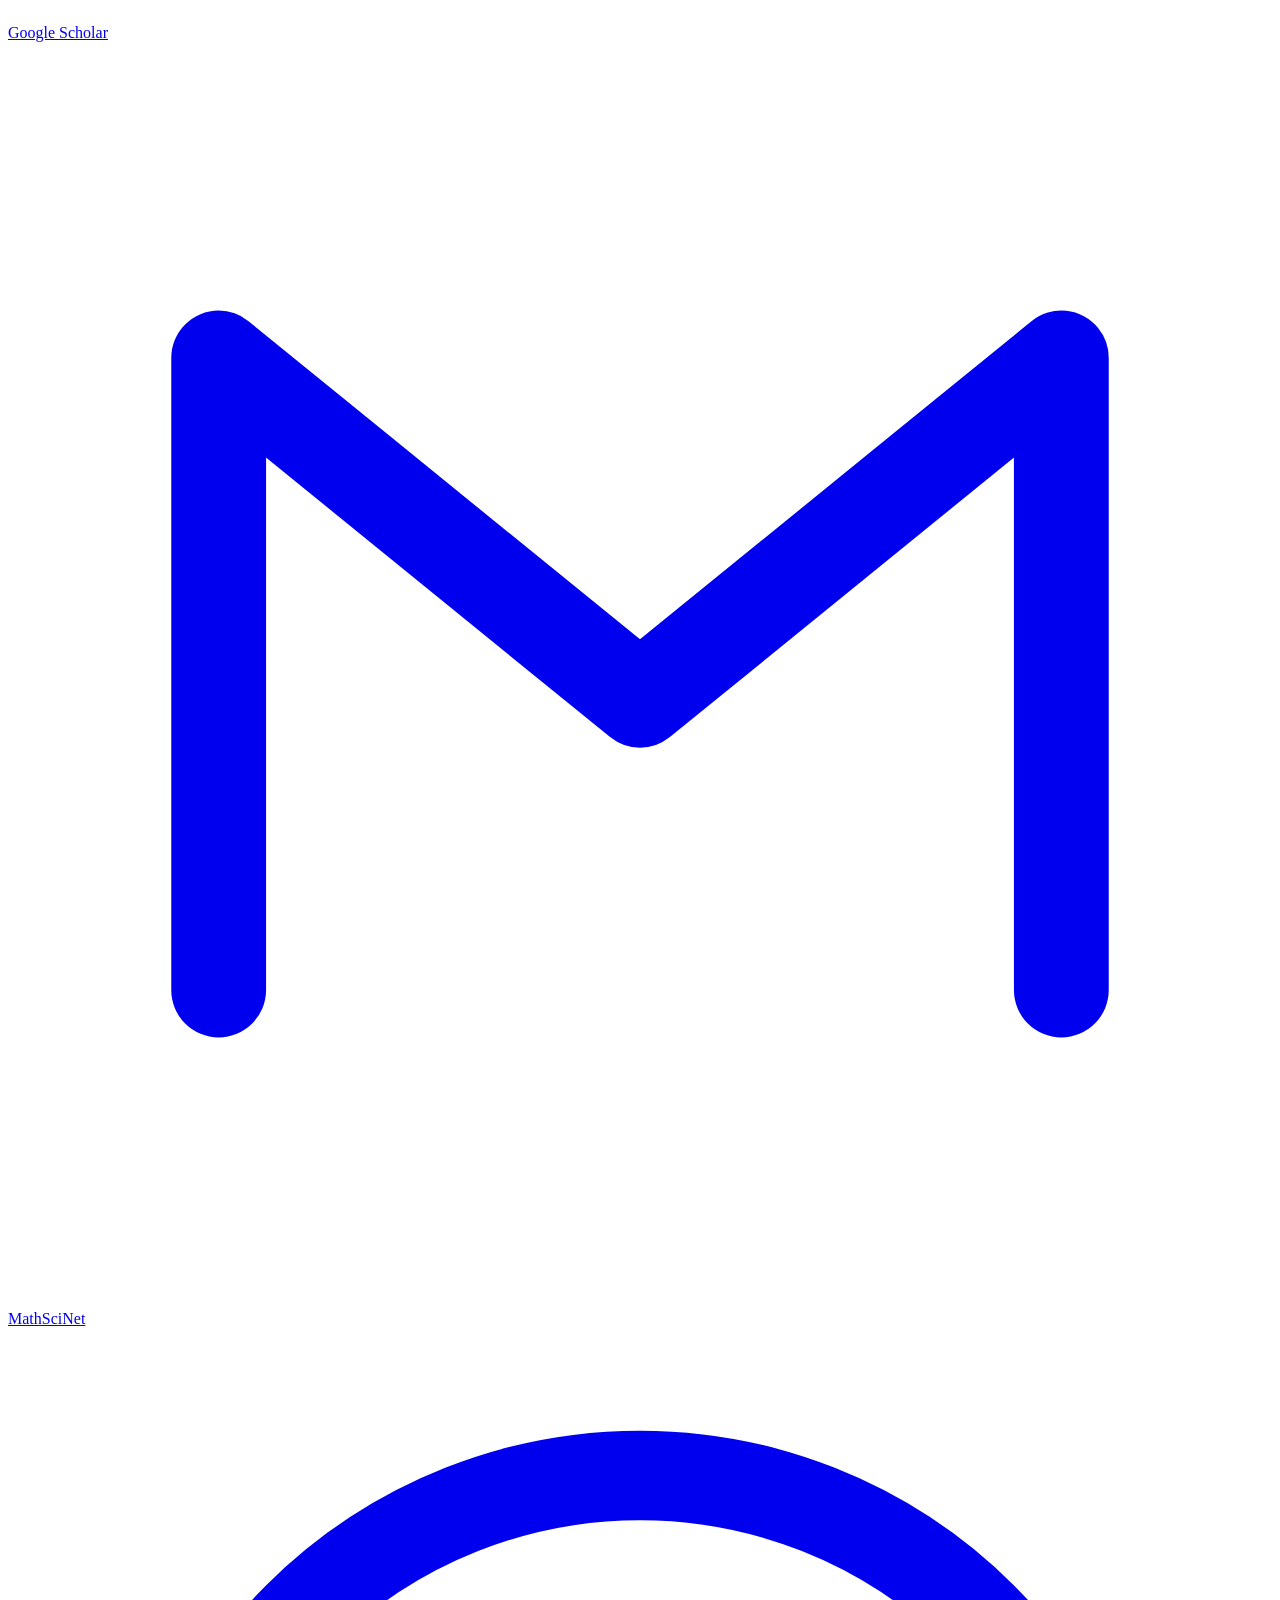
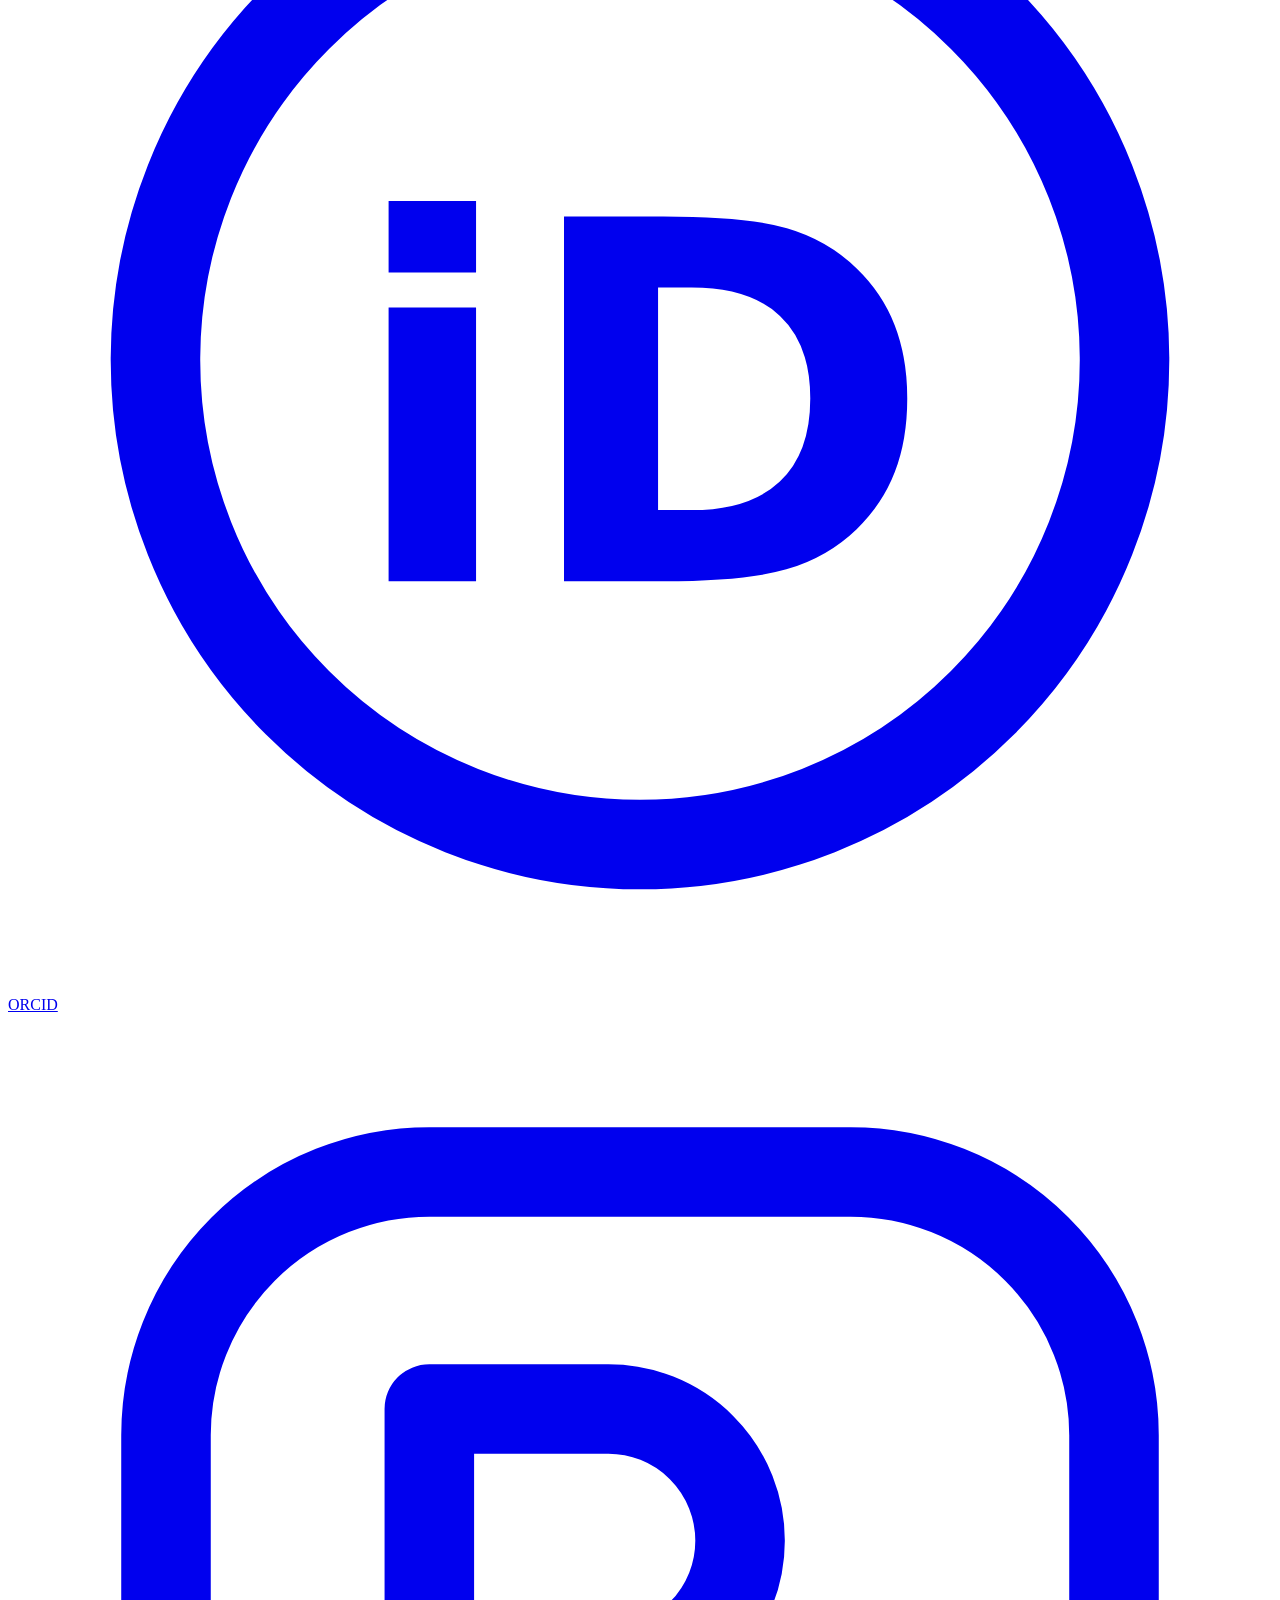
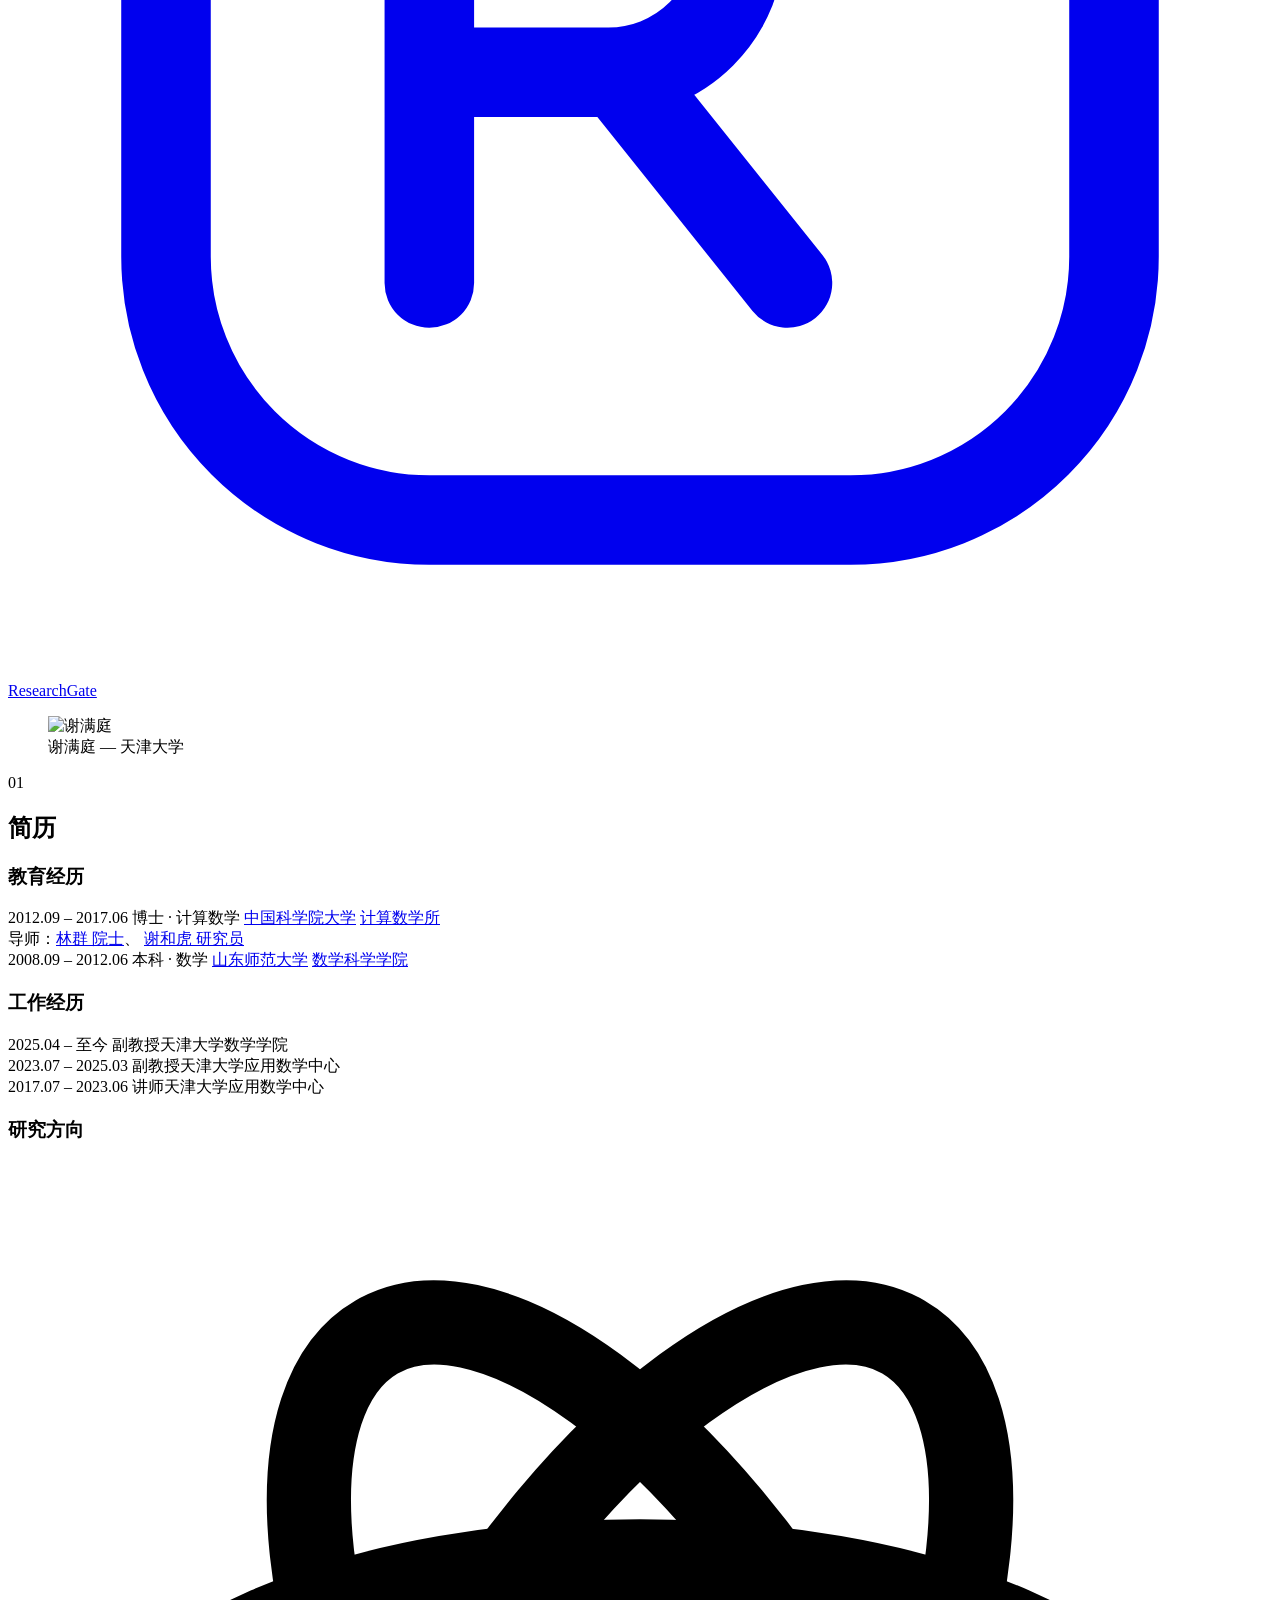
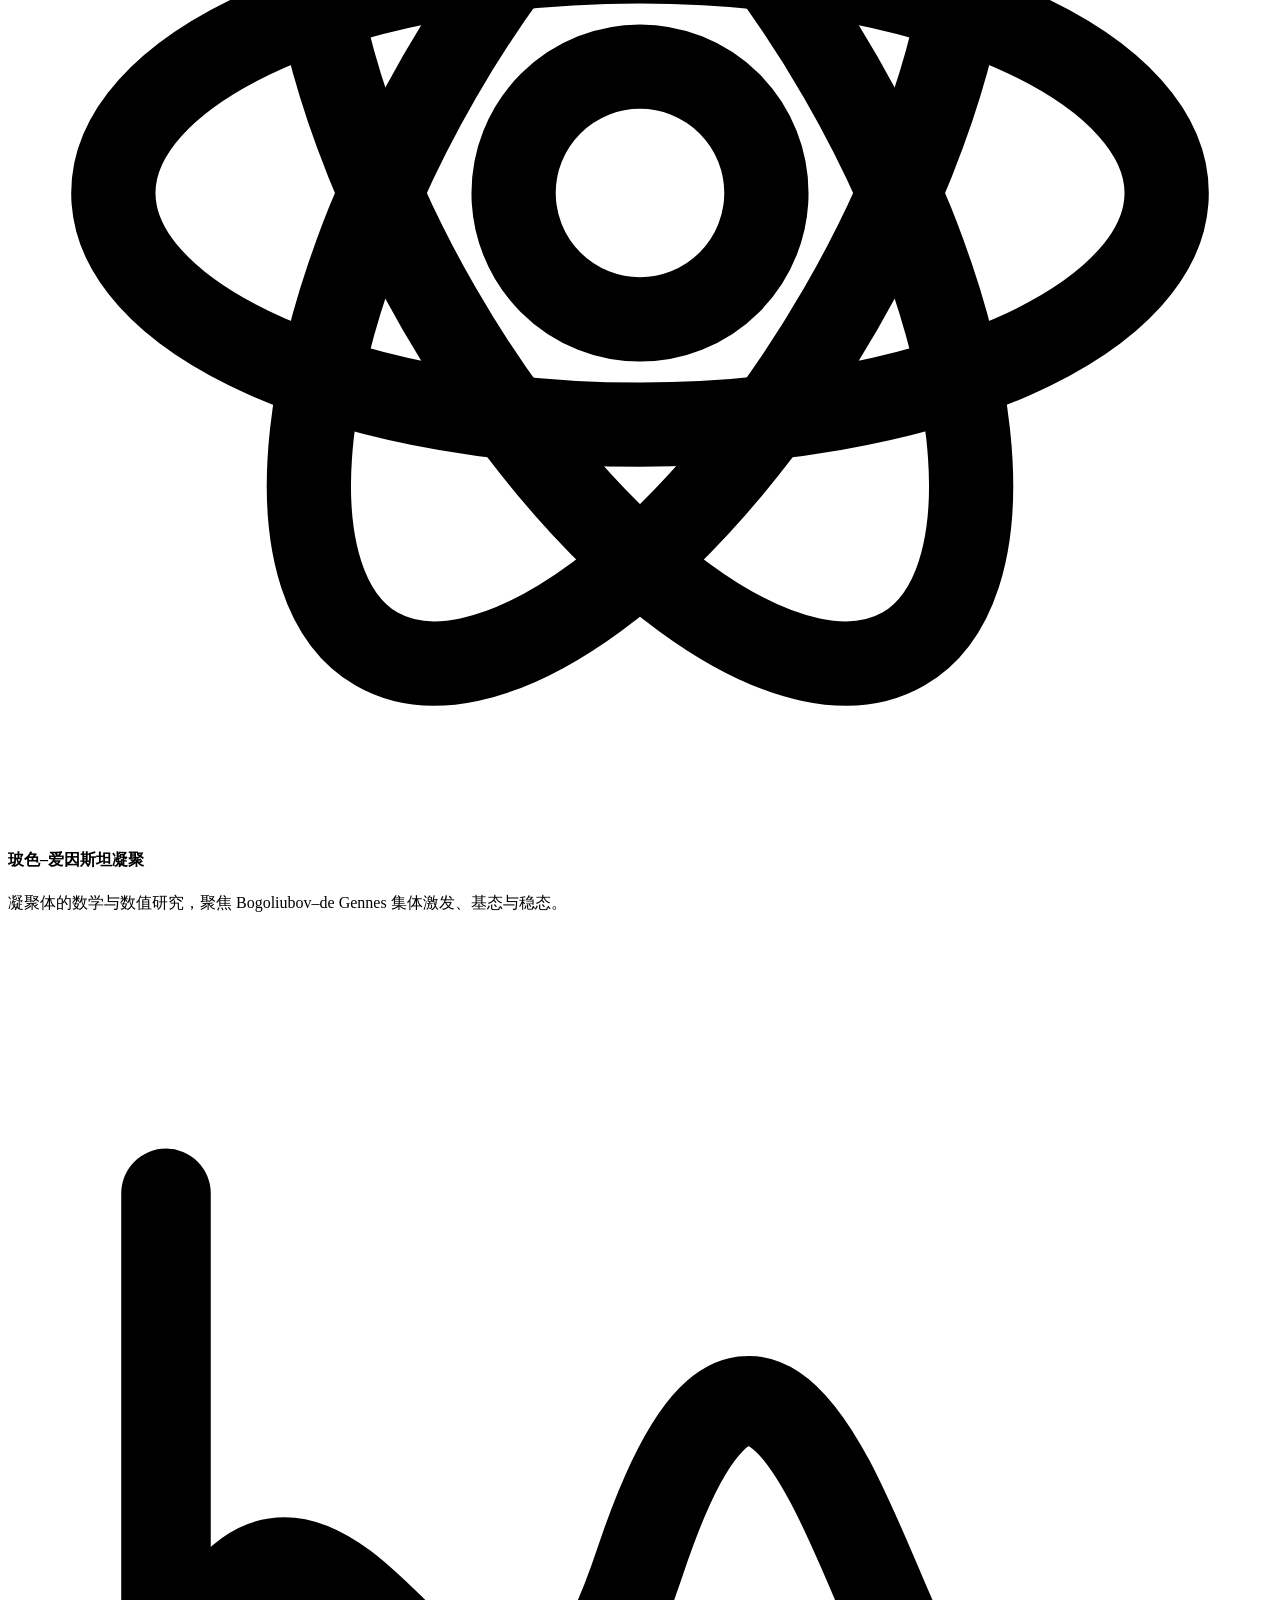
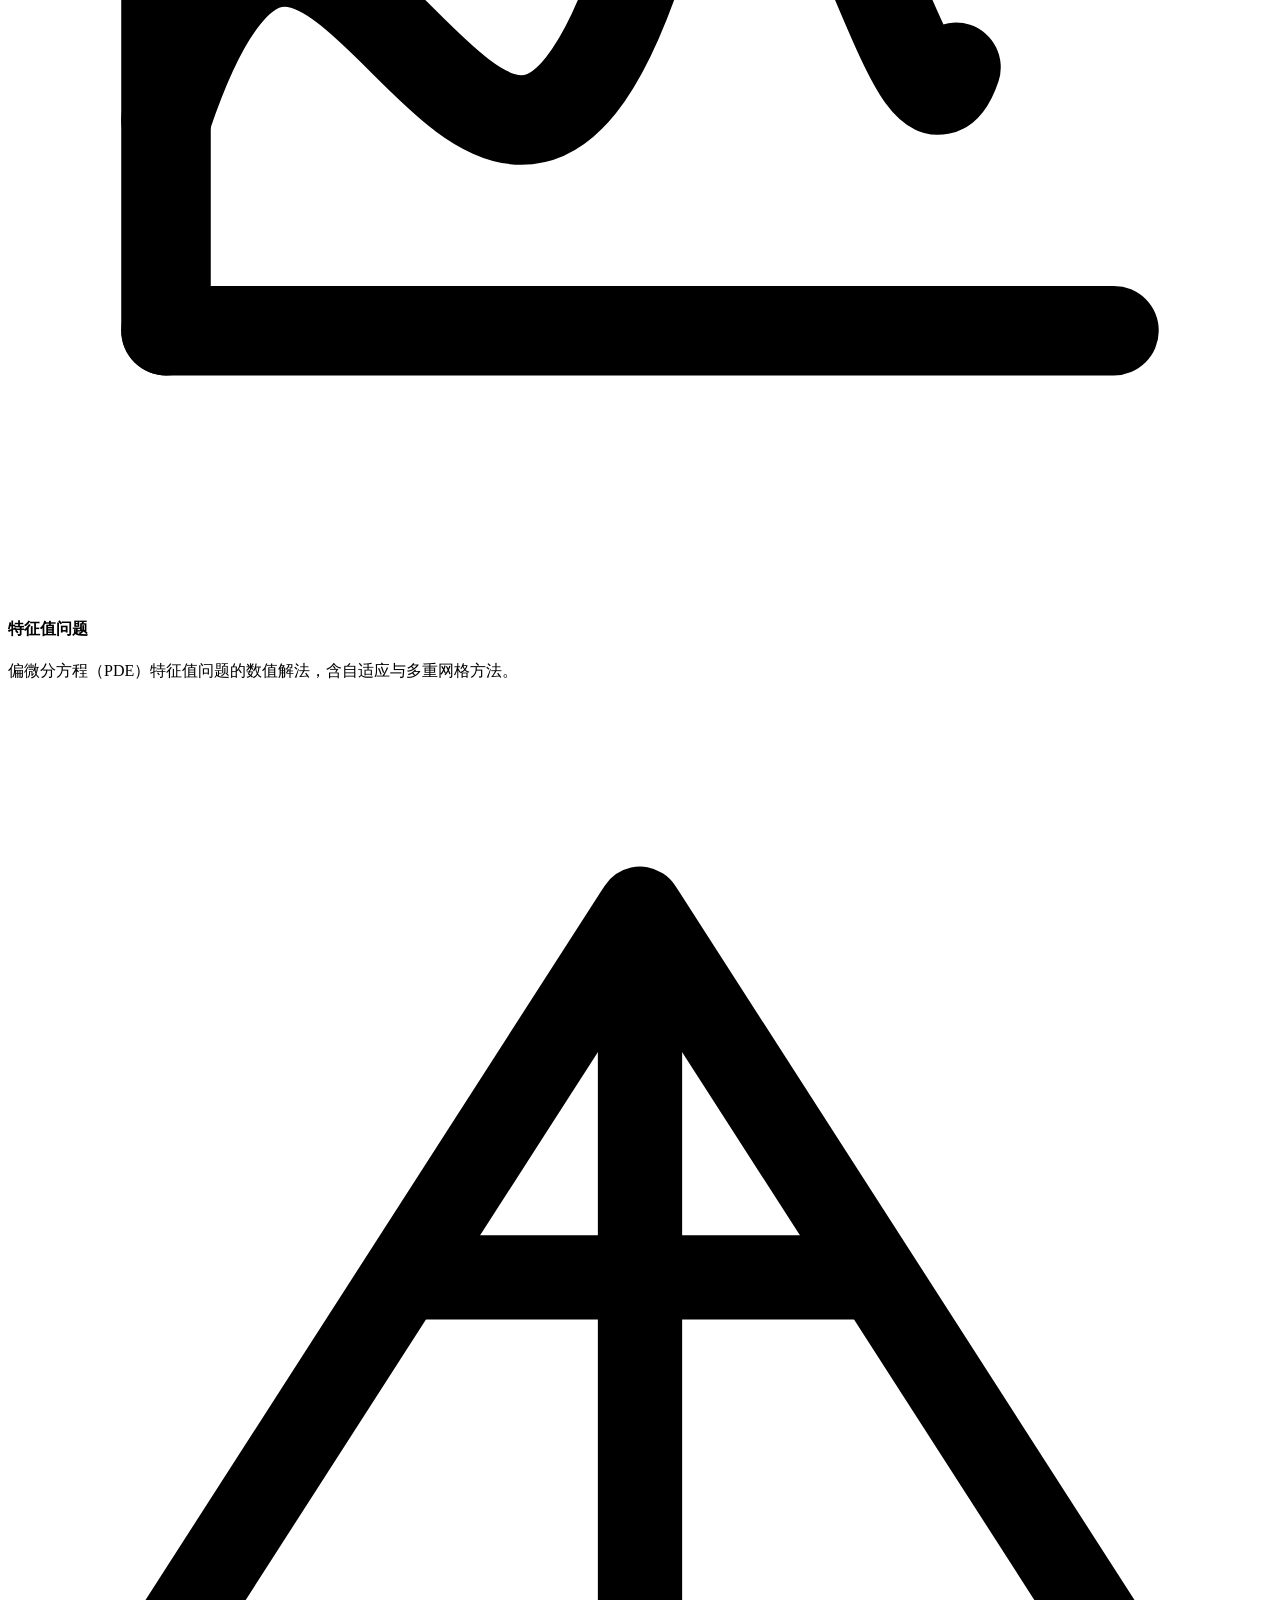
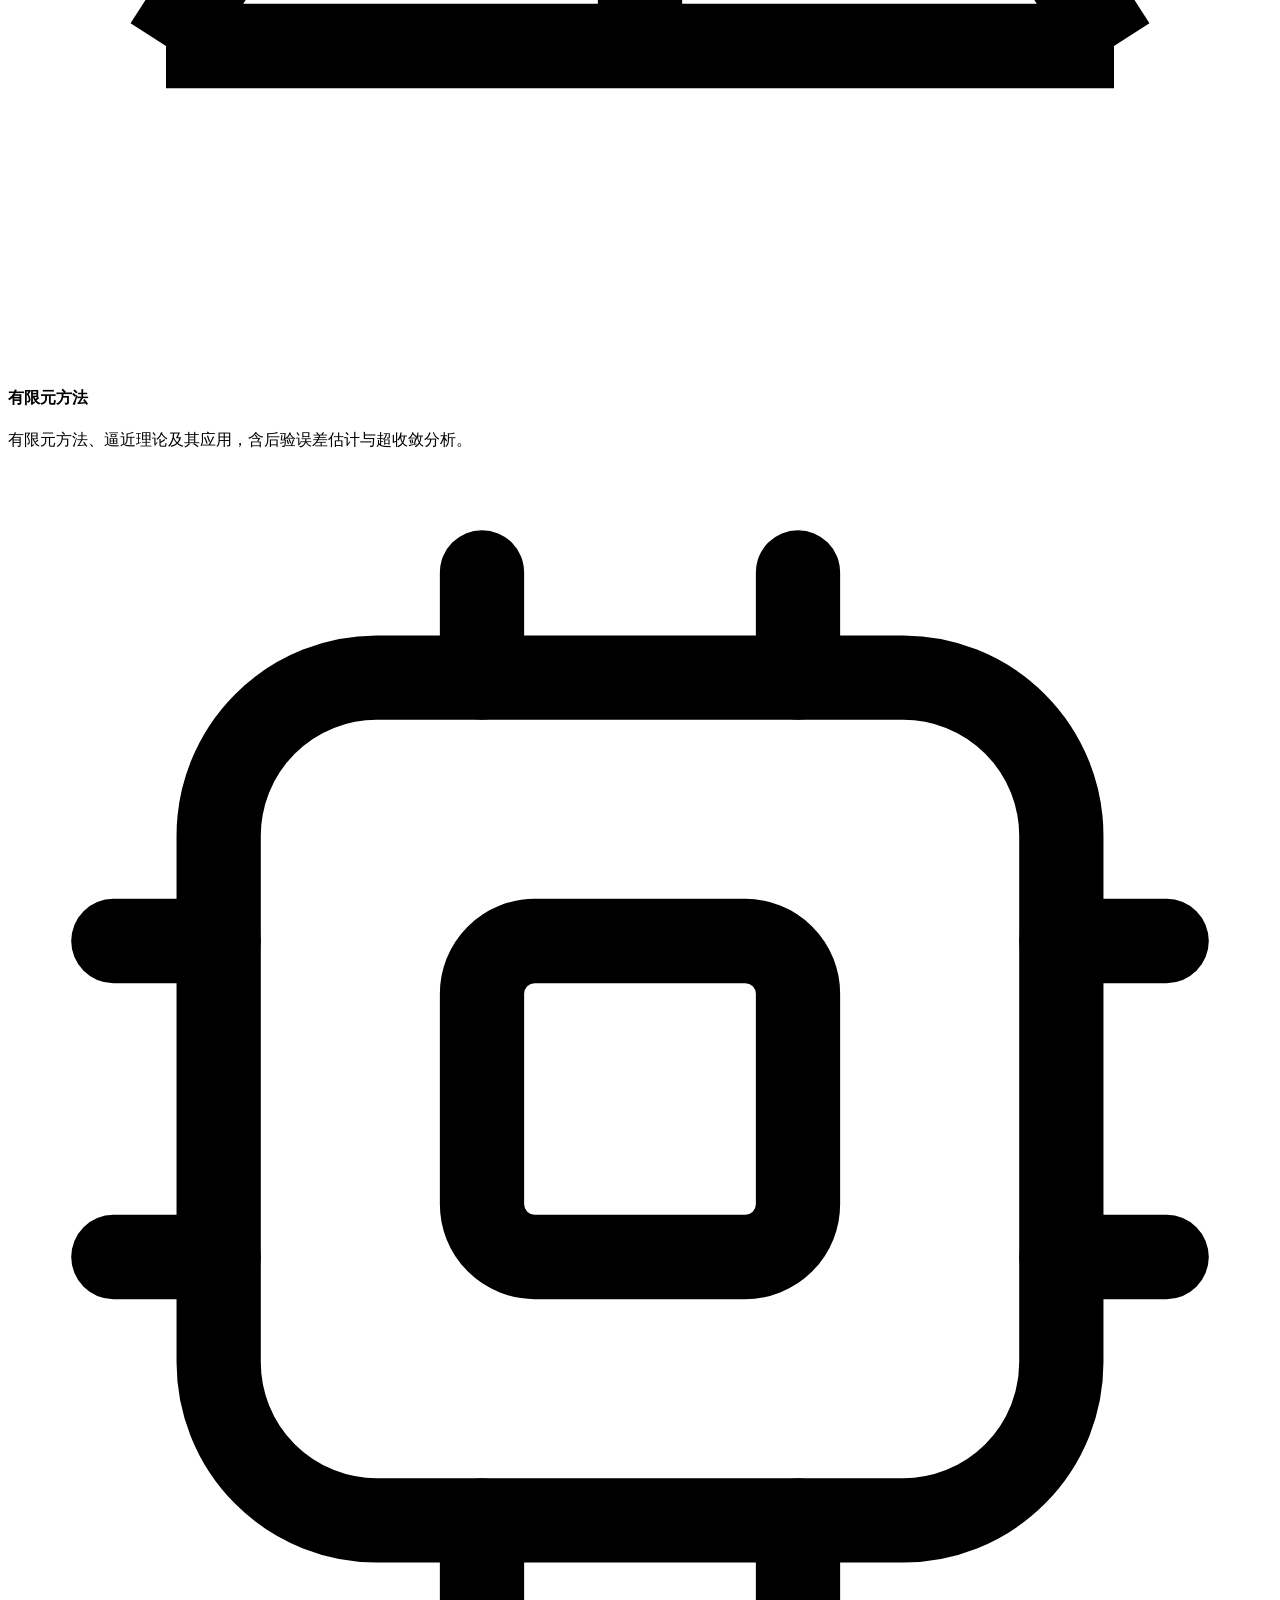
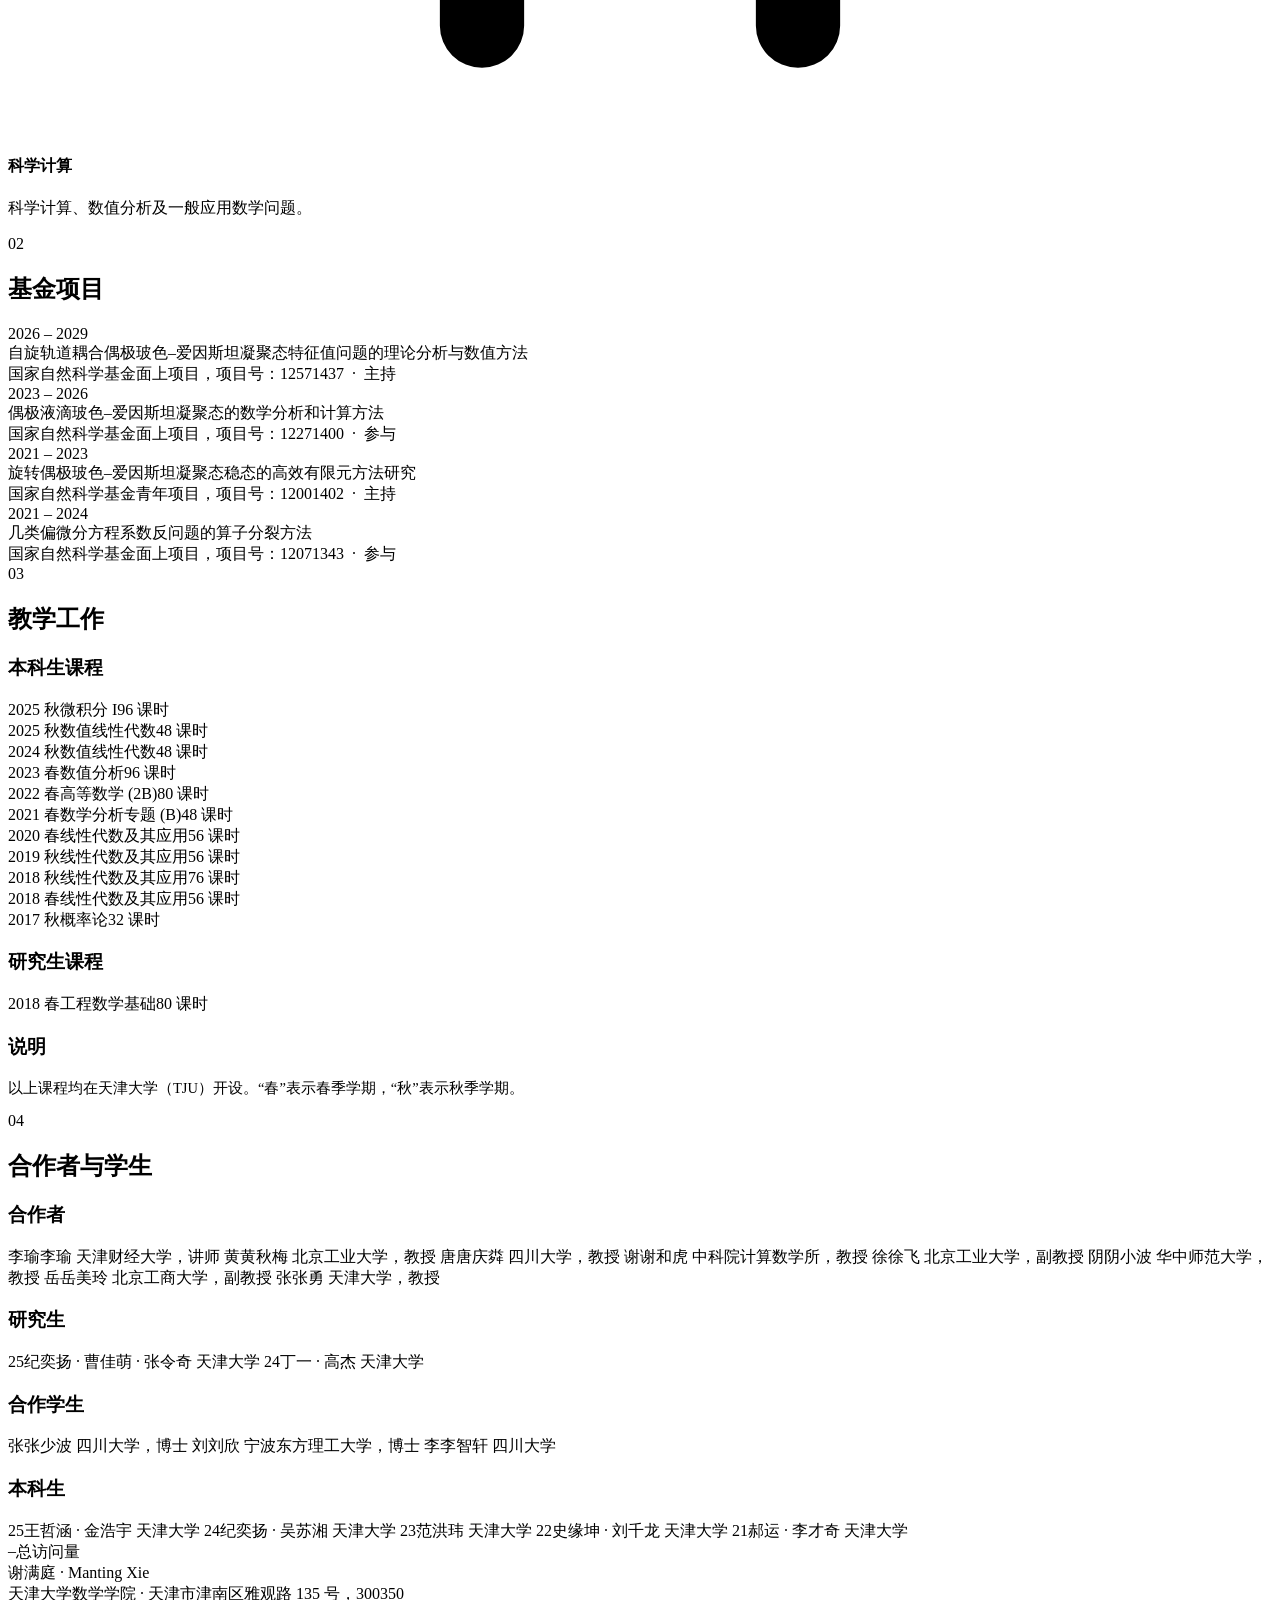
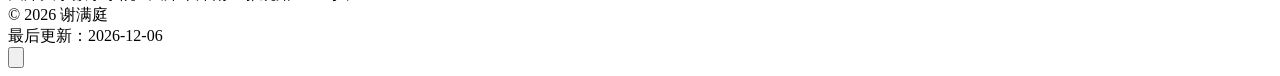
==== commit 63f6ff78: "Add files via upload" ====
--- a/chinese.html
+++ b/chinese.html
@@ -1,478 +1,364 @@
 <!DOCTYPE html>
-<?php
-header("Content-type: text/html; charset=utf-8");
-?>
-
-<html>
+<html lang="zh-CN">
 <head>
-  <title>谢满庭 - 天津大学数学学院</title>
-
   <meta charset="utf-8">
   <meta name="viewport" content="width=device-width, initial-scale=1">
-  <meta http-equiv="Content-Type" content="text/html; charset=utf-8">  
-  <meta name=ProgId content=Word.Document>
-  <meta name=Generator content="Microsoft Word 15">
-  <meta name=Originator content="Microsoft Word 15">
-  <meta name="description" content="谢满庭，天津大学数学学院副教授，研究方向为计算数学、数值分析等">
-  <meta name="keywords" content="谢满庭, 天津大学, 应用数学, 计算数学, 特征值问题, 有限元方法, 玻色-爱因斯坦凝聚">
-  <meta name="author" content="谢满庭" />
-
-  <!-- 引入与英文主页相同的外部资源 -->
-  <link rel="stylesheet" href="https://www.w3schools.com/w3css/4/w3.css">
-  <link rel="stylesheet" href="https://fonts.googleapis.com/css?family=Montserrat|Roboto|Oswald">
-  <link rel="stylesheet" href="https://cdnjs.cloudflare.com/ajax/libs/font-awesome/6.5.1/css/all.min.css">
-
-  <style type="text/css">
-    /* 全局样式重置 - 对齐英文主页 */
-    * {
-      margin: 0;
-      padding: 0;
-      box-sizing: border-box;
-    }
-
-    /* 基础字体配置 */
-    .w3-sidebar a {font-family: "Roboto", sans-serif; font-size: 14px !important;}
-    body, h1, h2, h3, h4, h5, h6, .w3-wide {font-family: "Montserrat", sans-serif;}
-    .chinese {font-size: 100%;}
-    
-    /* 自定义配色方案 - 与英文主页一致 */
-    :root {
-      --primary-color: #3f51b5; /* 主靛蓝 */
-      --primary-light: #757de8; /* 浅靛蓝 */
-      --primary-dark: #002984; /* 深靛蓝 */
-      --secondary-color: #f5f5f5; /* 浅灰背景 */
-      --text-dark: #333333; /* 深色文本 */
-      --text-light: #ffffff; /* 浅色文本 */
-      --accent-color: #ff4081; /* 强调色（粉色） */
-      --link-color: #447ec9; /* 链接色 */
-    }
-
-    /* 侧边栏优化 - 与英文主页一致 */
-    #mySidebar {
-      background-color: var(--primary-color) !important;
-      box-shadow: 2px 0 10px rgba(0,0,0,0.1);
-      transition: all 0.3s ease;
-      width: 180px !important; /* 加宽侧边栏到180px */
-    }
-    #mySidebar .w3-bar-item {
-      transition: background-color 0.2s ease;
-      border-radius: 4px;
-      margin: 0 4px 4px 4px !important;
-      padding: 8px 10px !important;
-      white-space: nowrap;
-      color: var(--text-light) !important;
-    }
-    #mySidebar .w3-bar-item i {
-      width: 20px;
-      text-align: center;
-      margin-right: 6px !important;
-    }
-    #mySidebar .w3-bar-item:hover {
-      background-color: var(--primary-light) !important;
-      color: var(--text-light) !important;
-    }
-    #mySidebar h3 {
-      color: var(--text-light);
-      border-bottom: 1px solid rgba(255,255,255,0.3);
-      padding-bottom: 8px;
-      margin-bottom: 16px;
-      font-size: 16px !important;
-      text-align: center;
-    }
-
-    /* 顶部导航优化（小屏幕） */
-    .w3-top {
-      background-color: var(--primary-color) !important;
-    }
-    .w3-top .w3-button {
-      color: var(--text-light) !important;
-    }
-    .w3-top .w3-bar-item {
-      color: var(--text-light) !important;
-    }
-
-    /* 主内容区优化 - 适配加宽的侧边栏 */
-    .w3-main {
-      margin-left: 180px !important;
-      padding: 0 24px;
-      color: var(--text-dark);
-    }
-
-    /* 区块样式优化 - 与英文主页一致 */
-    .section-card {
-      background-color: white;
-      border-radius: 8px;
-      box-shadow: 0 2px 8px rgba(0,0,0,0.08);
-      padding: 24px !important;
-      margin-bottom: 24px !important;
-      transition: box-shadow 0.3s ease;
-    }
-    .section-card:hover {
-      box-shadow: 0 4px 16px rgba(0,0,0,0.12);
-    }
-    .section-card h2 {
-      color: var(--primary-dark);
-      border-bottom: 2px solid var(--primary-color);
-      padding-bottom: 12px;
-      margin-bottom: 20px;
-      display: inline-block;
-    }
-    .section-card h3 {
-      color: var(--primary-color);
-      margin: 20px 0 12px 0;
-    }
-
-    /* 个人信息区优化 */
-    #home {
-      padding: 40px 24px !important;
-      text-align: left !important;
-    }
-    #home .profile-photo {
-      float: left;
-      width: 220px;
-      max-width: 100%;
-      border-radius: 8px;
-      margin-right: 24px;
-      box-shadow: 0 4px 12px rgba(0,0,0,0.15);
-    }
-    #home .profile-info {
-      overflow: hidden;
-      padding-top: 16px;
-    }
-    #home .profile-name {
-      font-family: 'Oswald', sans-serif;
-      font-size: 35px;
-      color: var(--primary-dark);
-      margin-bottom: 12px;
-    }
-    #home .profile-contact {
-      line-height: 1.8;
-      margin-top: 16px;
-    }
-    #home .profile-links a {
-      color: var(--link-color);
-      text-decoration: none;
-      margin-right: 16px;
-      transition: color 0.2s ease;
-    }
-    #home .profile-links a:hover {
-      color: var(--accent-color);
-      text-decoration: underline;
-    }
-    #home .profile-links a i {
-      margin-right: 6px;
-      font-size: 1.1em;
-      vertical-align: middle;
-    }
-
-    /* 列表样式优化 */
-    ul, ol {
-      margin-left: 24px;
-      line-height: 1.8;
-    }
-    li {
-      margin-bottom: 8px;
-    }
-
-    /* 链接样式优化 */
-    a {
-      color: var(--link-color);
-      text-decoration: none;
-    }
-    a:hover {
-      color: var(--accent-color);
-      text-decoration: underline;
-    }
-
-    /* 页脚样式 - 与英文主页一致 */
-    footer {
-      background-color: var(--primary-dark);
-      color: var(--text-light);
-      padding: 24px;
-      text-align: center;
-      margin-top: 40px;
-      border-radius: 8px 8px 0 0;
-    }
-    footer a {
-      color: var(--text-light);
-      text-decoration: underline;
-    }
-
-    /* 响应式适配优化 - 与英文主页一致 */
-    @media (max-width: 992px) {
-      .w3-main {
-        margin-left: 0 !important;
-        padding: 0 16px;
-      }
-      #mySidebar {
-        width: 200px !important;
-      }
-      #home {
-        text-align: center !important;
-      }
-      #home .profile-photo {
-        float: none;
-        margin: 0 auto 24px auto;
-        display: block;
-      }
-      #home .profile-info {
-        text-align: center;
-      }
-      #home .profile-links a {
-        display: inline-block;
-        margin: 8px 8px 0 8px;
-      }
-    }
-
-    /* 平滑滚动 */
-    html {
-      scroll-behavior: smooth;
-    }
-  </style>
+  <title>谢满庭 | 天津大学数学学院</title>
+  <meta http-equiv="Content-Type" content="text/html; charset=utf-8">
+  <meta name="description" content="谢满庭，天津大学数学学院副教授、院长助理，研究方向为计算数学、偏微分方程特征值问题数值方法、有限元方法及玻色-爱因斯坦凝聚。">
+  <meta name="keywords" content="谢满庭, 天津大学, 数学学院, 应用数学, 计算数学, 特征值问题, 有限元方法, 玻色-爱因斯坦凝聚">
+  <meta name="author" content="谢满庭">
   <link rel="icon" type="image/png" href="images/icons.png">
+  <link rel="stylesheet" href="homepage.css">
 </head>
-
-<body class="w3-content" style="max-width:1200px;margin:0 auto;background-color:#f9f9f9">
-
-<!-- 侧边栏/菜单 -->
-<nav class="w3-sidebar w3-bar-block w3-collapse w3-top w3-right" style="z-index:3;" id="mySidebar">
-  <div class="w3-container w3-display-container w3-padding-16">
-    <h3><b>谢满庭</b></h3>
-  </div>
-  <div class="w3-padding-64 w3-text-light-grey w3-large" style="font-weight:bold">
-    <!-- 将 English 改为 Homepage，指向英文主页 home.php -->
-    <a href="index.php" class="w3-bar-item w3-button"><i class="fa fa-home"></i> Home</a>
-    <a href="index.php#news" class="w3-bar-item w3-button"><i class="fa fa-bullhorn"></i> News</a>
-    <a href="index.php#cv" class="w3-bar-item w3-button"><i class="fa fa-user"></i> Brief CV</a>
-    <a href="publications.php" class="w3-bar-item w3-button"><i class="fa fa-book"></i> Publications</a>
-    <a href="index.php#grants" class="w3-bar-item w3-button"><i class="fa fa-money-bill"></i> Grants</a>
-    <a href="index.php#teaching" class="w3-bar-item w3-button"><i class="fa fa-chalkboard-teacher"></i> Teaching</a>
-    <a href="index.php#group" class="w3-bar-item w3-button"><i class="fa fa-users"></i> Group</a>
-    <a href="index.php#uselink" class="w3-bar-item w3-button"><i class="fa fa-link"></i> Useful Links</a>
-    <a href="chinese.php" class="w3-bar-item w3-button" style="background-color: var(--primary-light) !important;"><i class="fa fa-language"></i> 中文版</a>
-  </div>
-</nav>
-
-<!-- 小屏顶部菜单 -->
-<header class="w3-bar w3-top w3-hide-large w3-xlarge">
-  <a href="javascript:void(0)" class="w3-bar-item w3-button w3-padding-12 w3-ripple w3-left" onclick="w3_open()">
-    <b>&#9776;</b>
-  </a>
-  <div class="w3-bar-item w3-padding-12"> <b>谢满庭</b> </div>
+<body>
+
+<!-- ===================== 顶栏 ===================== -->
+<header class="topbar" id="topbar">
+  <div class="wrap topbar-inner">
+    <a class="brand" href="chinese.html">
+      <img class="brand-avatar" src="./images/mtxie.jpg" alt="谢满庭">
+      <span class="brand-text">
+        <span class="brand-en">谢满庭</span>
+        <span class="brand-cn">MANTING XIE</span>
+      </span>
+    </a>
+    <nav class="nav" id="nav">
+      <a href="#home">首页</a>
+      <a href="index.html#news">新闻</a>
+      <a href="#cv">简历</a>
+      <a href="publications.html">论文</a>
+      <a href="#grants">基金</a>
+      <a href="#teaching">教学</a>
+      <a href="#group">团队</a>
+      <a href="index.html#links">链接</a>
+      <a class="lang" href="index.html">English</a>
+    </nav>
+    <button class="nav-toggle" id="navToggle" aria-label="菜单" aria-expanded="false">
+      <span></span><span></span><span></span>
+    </button>
+  </div>
+  <div class="progress" id="progress"></div>
 </header>
 
-<!-- 小屏侧边栏遮罩层 -->
-<div class="w3-overlay w3-hide-large" onclick="w3_close()" style="cursor:pointer" title="关闭侧边菜单" id="myOverlay"></div>
-
-<!-- 主内容区 -->
-<div class="w3-main">
-  <!-- 小屏内容下移 -->
-  <div class="w3-hide-large" style="margin-top:83px"></div>
-
-  <!-- 个人信息模块 -->
-  <div class="section-card w3-container" id="home">
-    <img src="./images/mtxie.jpg" alt="谢满庭教授照片" class="profile-photo">
-    <div class="profile-info">
-      <div class="profile-name"><b>谢满庭</b></div>
-      <h4 style="font-size: 18px;margin-bottom: 16px;">
-        <strong><a href="https://math.tju.edu.cn/info/1715/5579.htm"target="_blank">副教授</a></strong>
-      </h4>
-      <p>
-        <a href="https://www.tju.edu.cn/" target="_blank">天津大学</a>
-        <a href="https://math.tju.edu.cn/" target="_blank">数学学院</a> 院长助理
+<main>
+
+<!-- ===================== 个人信息 ===================== -->
+<section class="hero" id="home">
+  <div class="hero-grid"></div>
+  <div class="wrap hero-inner">
+    <div>
+      <p class="eyebrow">天津大学 &middot; 数学学院</p>
+      <h1 class="hero-name">谢满庭<span class="cn">MANTING XIE</span></h1>
+      <p class="hero-role">
+        <strong><a href="https://math.tju.edu.cn/info/1715/5579.htm" target="_blank" rel="noopener">副教授</a></strong>
+        &nbsp;&middot;&nbsp; 院长助理 <br>
+        <a href="https://www.tju.edu.cn/" target="_blank" rel="noopener">天津大学</a>
+        <a href="https://math.tju.edu.cn/" target="_blank" rel="noopener">数学学院</a>
       </p>
-      <div class="profile-contact">
-        <p><strong>办公室:</strong> 58教学楼403室</p>
-        <p><strong>地址:</strong> 天津市津南区雅观路135号</p>
-        <p><strong>邮箱:</strong> mtxie[AT]tju.edu.cn, xiemanting[AT]lsec.cc.ac.cn</p>
-      </div>
-      <div class="profile-links">
-        <a href="https://scholar.google.com/citations?user=-kq-FyoAAAAJ&hl=en" target="_blank">
-          <i class="fab fa-google-scholar"></i> Google Scholar
+      <p class="hero-bio">
+        主要从事<strong>科学计算与数值分析</strong>研究，聚焦偏微分方程<strong>特征值问题</strong>的高效数值方法、
+        <strong>有限元方法</strong>与逼近理论，以及<strong>玻色&ndash;爱因斯坦凝聚</strong>的数学与数值研究
+        （Bogoliubov&ndash;de Gennes 集体激发、基态与稳态）。
+      </p>
+
+      <div class="hero-meta">
+        <div><span class="k">办公室</span><span>58教学楼 403 室</span></div>
+        <div><span class="k">地址</span><span>天津市津南区雅观路 135 号，300350</span></div>
+        <div><span class="k">邮箱</span><span><a href="mailto:mtxie@tju.edu.cn">mtxie[AT]tju.edu.cn</a>，<a href="mailto:xiemanting@lsec.cc.ac.cn">xiemanting[AT]lsec.cc.ac.cn</a></span></div>
+      </div>
+
+      <div class="hero-actions">
+        <a class="btn primary" href="https://scholar.google.com/citations?user=-kq-FyoAAAAJ&hl=en" target="_blank" rel="noopener">
+          <svg viewBox="0 0 24 24" fill="none" stroke="currentColor" stroke-width="1.7" stroke-linecap="round" stroke-linejoin="round"><path d="M22 9 12 4 2 9l10 5 10-5Z"/><path d="M6 11.5V17c0 1.7 2.7 3 6 3s6-1.3 6-3v-5.5"/></svg>
+          Google Scholar
         </a>
-        <a href="https://mathscinet.ams.org/mathscinet/author?authorId=1157382" target="_blank">
-        <span style="display:inline-block; width:12px; height:12px; background-color:var(--primary-color); border-radius:50%; margin-right:8px; vertical-align:middle;"></span>Mathscinet
+        <a class="btn" href="https://mathscinet.ams.org/mathscinet/author?authorId=1157382" target="_blank" rel="noopener">
+          <svg viewBox="0 0 24 24" fill="none" stroke="currentColor" stroke-width="1.8" stroke-linecap="round" stroke-linejoin="round"><path d="M4 18V6l8 6.5L20 6v12"/></svg>
+          MathSciNet
         </a>
-        <a href="https://www.researchgate.net/profile/Manting-Xie" target="_blank">
-          <i class="fab fa-researchgate"></i> Research Gate
+        <a class="btn" href="https://orcid.org/0000-0003-3437-9576" target="_blank" rel="noopener">
+          <svg viewBox="0 0 24 24"><circle cx="12" cy="12" r="9.2" fill="none" stroke="currentColor" stroke-width="1.7"/><text x="12" y="16.2" text-anchor="middle" font-size="9.5" font-weight="700" fill="currentColor" font-family="system-ui, sans-serif">iD</text></svg>
+          ORCID
         </a>
-        <a href="https://orcid.org/0000-0003-3437-9576" target="_blank">
-          <i class="fab fa-orcid"></i> ORCID
+        <a class="btn" href="https://www.researchgate.net/profile/Manting-Xie" target="_blank" rel="noopener">
+          <svg viewBox="0 0 24 24" fill="none" stroke="currentColor" stroke-width="1.7" stroke-linecap="round" stroke-linejoin="round"><rect x="3" y="3" width="18" height="18" rx="5"/><path d="M8 16.5V7.5h3.4a2.5 2.5 0 0 1 0 5H8M11.6 12.5 14.8 16.5"/></svg>
+          ResearchGate
         </a>
       </div>
     </div>
-  </div>
-
-  <!-- 简历模块 -->
-  <div class="section-card w3-container" id="cv">
-    <h2><strong>简历</strong></h2>
-    
-    <h3><strong>教育经历</strong></h3>
-    <ul>
-      <li>2012年09月-2017年06月 &nbsp; <a href="https://www.ucas.ac.cn/" target="_blank">中国科学院大学</a> <a href="http://icmsec.cc.ac.cn/" target="_blank">计算数学所</a>，<strong>博士</strong>，导师: <a href="http://lsec.cc.ac.cn/~linq/chinese_version.html" target="_blank">林群 院士</a>、<a href="http://lsec.cc.ac.cn/~hhxie/" target="_blank">谢和虎 研究员</a></li>
-      <li>2008年09月-2012年06月 &nbsp; <a href="https://www.sdnu.edu.cn/" target="_blank">山东师范大学</a> <a href="http://www.maths.sdnu.edu.cn" target="_blank">数学科学学院</a>，<strong>本科</strong></li>
-    <!--  <li>2005/09-2008/06 &nbsp; 河北昌黎第一中学</li> -->
-    </ul>
-
-    <h3><strong>工作经历</strong></h3>
-    <ul>
-      <li>2025年04月-至今 &nbsp; 天津大学数学学院 &nbsp; 副教授</li>
-      <li>2023年07月-2025年03月 &nbsp; 天津大学应用数学中心 &nbsp; 副教授</li>
-      <li>2017年07月-2023年06月 &nbsp; 天津大学应用数学中心 &nbsp; 讲师</li>
-    </ul>
-
-    <h3><strong>研究方向</strong></h3>
-    <ul>
-      <li>玻色-爱因斯坦凝聚体的数学与数值研究，聚焦Bogoliubov-de Gennes集体激发、基态/稳态</li>
-      <li>偏微分方程（PDE）特征值问题的数值解法</li>
-      <li>有限元方法、逼近理论及其应用</li>
-      <li>科学计算、数值分析及应用数学</li>
-    </ul>
-    <!--
-    <h3><strong>获奖情况</strong></h3>
-    <ul>
-      <li>2021年，《East Asian J. Appl. Math.》期刊特色文章奖</li>
-      <li>2017年，中国科学院朱李月华奖学金</li>
-      <li>2016年，中国科学院数学与系统科学研究院院长奖学金特等奖</li>
-      <li>2012年，山东省优秀毕业生（山东师范大学）</li>
-    </ul>
-   -->
-  </div>
-
-  <!-- 基金项目模块 -->
-  <div class="section-card w3-container" id="grants">
-    <h2><strong>基金项目</strong></h2>
-    <ul>
-      <li>2026年01月-2029年12月，自旋轨道耦合偶极玻色-爱因斯坦凝聚态特征值问题的理论分析与数值方法，国家自然科学基金面上项目，项目号：12571437，（<span style="font-weight: 700;">主持</span>）</li>
-      <li>2023年01月-2026年12月，偶极液滴玻色爱因斯坦凝聚态的数学分析和计算方法，国家自然科学基金面上项目，项目号：12271400，（参与）</li>
-      <li>2021年01月-2023年12月，旋转偶极玻色-爱因斯坦凝聚态稳态的高效有限元方法研究，国家自然科学基金青年项目，项目号：12001402，（<span style="font-weight: 700;">主持</span>）</li>
-      <li>2021年01月-2024年12月，几类偏微分方程系数反问题的算子分裂方法，国家自然科学基金面上项目，项目号：12071343，（参与）</li>
-    </ul>
-  </div>
-
-  <!-- 教学工作模块 -->
-  <div class="section-card w3-container" id="teaching">
-    <h2><strong>教学工作</strong></h2>
-    
-    <h3><strong>本科生课程</strong></h3>
-    <ul>
-      <li>微积分I @ 天津大学 (TJU)，96课时，2025秋</li>
-      <li>数值线性代数 @ 天津大学 (TJU)，48课时，2025秋</li>
-      <li>数值线性代数 @ 天津大学 (TJU)，48课时，2024秋</li>
-      <li>数值分析 @ 天津大学 (TJU)，96课时，2023春</li>
-      <li>高等数学(2B) @ 天津大学，80课时，2022春</li>
-      <li>数学分析专题(B) @ 天津大学，48课时，2021春</li>
-      <li>线性代数及其应用 @ 天津大学，56课时，2020春</li>
-      <li>线性代数及其应用 @ 天津大学，56课时，2019秋</li>
-      <li>线性代数及其应用 @ 天津大学，76课时，2018秋</li>
-      <li>线性代数及其应用 @ 天津大学，56课时，2018春</li>
-      <li>概率论 @ 天津大学，32课时，2017秋</li>
-    </ul>
-
-    <h3><strong>研究生课程</strong></h3>
-    <ul>
-      <li>工程数学基础 @ 天津大学，80课时，2018春</li>
-    </ul>
-  </div>
-
-<!-- The Group Section (中文版) -->
-<div class="section-card w3-container" id="group">
-  <h2><strong>合作者与学生</strong></h2>
-  
-  <!-- 第一部分：合作者（去重+更新） -->
-  <h3><strong>合作者</strong></h3>
-  <ul>
-    <li>李瑜 (讲师，天津财经大学)</li>
-    <li>黄秋梅 (教授，北京工业大学)</li>
-    <li>唐庆粦 (教授，四川大学)</li>
-    <li>谢和虎 (教授，中国科学院计算数学研究所)</li>
-    <li>徐飞 (副教授，北京工业大学)</li>
-    <li>阴小波 (教授，华中师范大学)</li>
-    <li>岳美玲 (副教授，北京工商大学)</li>
-    <li>张勇 (教授，天津大学)</li>
-  </ul>
-
-  <!-- 第二部分：研究生（内容不变） -->
-  <h3><strong>研究生</strong></h3>
-  <ul>
-    <li>2025，纪奕扬 & 曹佳萌 & 张令奇 @ 天津大学</li>
-    <li>2024，丁一 & 高杰 @ 天津大学</li>
-  </ul>
-
-  <!-- 第三部分：合作培养学生（新增内容） -->
-  <h3><strong>合作学生</strong></h3>
-  <ul>
-    <li>张少波 (博士，四川大学)</li>
-    <li>刘欣 (博士，宁波东方理工大学)</li>
-    <li>李智轩 (四川大学)</li>
-  </ul>
-
-  <!-- 第四部分：本科生（标题简化） -->
-  <h3><strong>本科生</strong></h3>
-  <ul>
-    <li>2025，王哲涵 & 金浩宇 @ 天津大学</li>
-    <li>2024，纪奕扬 & 吴苏湘 @ 天津大学</li>
-    <li>2023，范洪玮 @ 天津大学</li>
-    <li>2022，史缘坤 & 刘千龙 @ 天津大学</li>
-    <li>2021，郝运 & 李才奇 @ 天津大学</li>
-  </ul>
+
+    <figure class="hero-photo">
+      <img src="./images/mtxie.jpg" alt="谢满庭">
+      <figcaption>谢满庭 &mdash; 天津大学</figcaption>
+    </figure>
+  </div>
+</section>
+
+<!-- ===================== 简历 ===================== -->
+<section class="section" id="cv">
+  <div class="wrap">
+    <div class="sec-head reveal">
+      <span class="sec-num">01</span>
+      <h2>简历</h2>
+      <span class="sec-rule"></span>
+    </div>
+
+    <h3 class="sub reveal">教育经历</h3>
+    <div class="entries">
+      <div class="entry reveal">
+        <span class="when">2012.09 &ndash; 2017.06</span>
+        <span class="what">
+          <span class="ttl">博士 &middot; 计算数学</span>
+          <a href="https://www.ucas.ac.cn/" target="_blank" rel="noopener">中国科学院大学</a>
+          <a href="http://icmsec.cc.ac.cn/" target="_blank" rel="noopener">计算数学所</a><br>
+          导师：<a href="http://lsec.cc.ac.cn/~linq/chinese_version.html" target="_blank" rel="noopener">林群 院士</a>、
+          <a href="http://lsec.cc.ac.cn/~hhxie/" target="_blank" rel="noopener">谢和虎 研究员</a>
+        </span>
+      </div>
+      <div class="entry reveal">
+        <span class="when">2008.09 &ndash; 2012.06</span>
+        <span class="what">
+          <span class="ttl">本科 &middot; 数学</span>
+          <a href="https://www.sdnu.edu.cn/" target="_blank" rel="noopener">山东师范大学</a>
+          <a href="http://www.maths.sdnu.edu.cn" target="_blank" rel="noopener">数学科学学院</a>
+        </span>
+      </div>
+    </div>
+
+    <h3 class="sub reveal">工作经历</h3>
+    <div class="entries">
+      <div class="entry reveal">
+        <span class="when">2025.04 &ndash; 至今</span>
+        <span class="what"><span class="ttl">副教授</span>天津大学数学学院</span>
+      </div>
+      <div class="entry reveal">
+        <span class="when">2023.07 &ndash; 2025.03</span>
+        <span class="what"><span class="ttl">副教授</span>天津大学应用数学中心</span>
+      </div>
+      <div class="entry reveal">
+        <span class="when">2017.07 &ndash; 2023.06</span>
+        <span class="what"><span class="ttl">讲师</span>天津大学应用数学中心</span>
+      </div>
+    </div>
+
+    <h3 class="sub reveal">研究方向</h3>
+    <div class="grid-2">
+      <div class="interest reveal">
+        <span class="ico">
+          <svg viewBox="0 0 24 24" fill="none" stroke="currentColor" stroke-width="1.6"><circle cx="12" cy="12" r="2.4"/><ellipse cx="12" cy="12" rx="10" ry="4.4"/><ellipse cx="12" cy="12" rx="10" ry="4.4" transform="rotate(60 12 12)"/><ellipse cx="12" cy="12" rx="10" ry="4.4" transform="rotate(120 12 12)"/></svg>
+        </span>
+        <div>
+          <h4>玻色&ndash;爱因斯坦凝聚</h4>
+          <p>凝聚体的数学与数值研究，聚焦 Bogoliubov&ndash;de Gennes 集体激发、基态与稳态。</p>
+        </div>
+      </div>
+      <div class="interest reveal">
+        <span class="ico">
+          <svg viewBox="0 0 24 24" fill="none" stroke="currentColor" stroke-width="1.7" stroke-linecap="round"><path d="M3 19h18"/><path d="M3 19V5"/><path d="M3 15c3-9 6 6 9-3s5 5 6 2"/></svg>
+        </span>
+        <div>
+          <h4>特征值问题</h4>
+          <p>偏微分方程（PDE）特征值问题的数值解法，含自适应与多重网格方法。</p>
+        </div>
+      </div>
+      <div class="interest reveal">
+        <span class="ico">
+          <svg viewBox="0 0 24 24" fill="none" stroke="currentColor" stroke-width="1.6" stroke-linejoin="round"><path d="M3 18 12 4l9 14"/><path d="M3 18h18"/><path d="M12 4v14"/><path d="M7.5 11h9"/></svg>
+        </span>
+        <div>
+          <h4>有限元方法</h4>
+          <p>有限元方法、逼近理论及其应用，含后验误差估计与超收敛分析。</p>
+        </div>
+      </div>
+      <div class="interest reveal">
+        <span class="ico">
+          <svg viewBox="0 0 24 24" fill="none" stroke="currentColor" stroke-width="1.6" stroke-linecap="round"><rect x="4" y="4" width="16" height="16" rx="3"/><rect x="9" y="9" width="6" height="6" rx="1"/><path d="M9 2v2M15 2v2M9 20v2M15 20v2M2 9h2M2 15h2M20 9h2M20 15h2"/></svg>
+        </span>
+        <div>
+          <h4>科学计算</h4>
+          <p>科学计算、数值分析及一般应用数学问题。</p>
+        </div>
+      </div>
+    </div>
+  </div>
+</section>
+
+<!-- ===================== 基金项目 ===================== -->
+<section class="section alt" id="grants">
+  <div class="wrap">
+    <div class="sec-head reveal">
+      <span class="sec-num">02</span>
+      <h2>基金项目</h2>
+      <span class="sec-rule"></span>
+    </div>
+
+    <div class="entries">
+      <div class="card grant reveal">
+        <span class="years">2026 &ndash; 2029</span>
+        <div>
+          <div class="g-title">自旋轨道耦合偶极玻色&ndash;爱因斯坦凝聚态特征值问题的理论分析与数值方法</div>
+          <div class="g-meta">国家自然科学基金面上项目，项目号：12571437 &nbsp;&middot;&nbsp; 主持</div>
+        </div>
+      </div>
+      <div class="card grant reveal">
+        <span class="years">2023 &ndash; 2026</span>
+        <div>
+          <div class="g-title">偶极液滴玻色&ndash;爱因斯坦凝聚态的数学分析和计算方法</div>
+          <div class="g-meta">国家自然科学基金面上项目，项目号：12271400 &nbsp;&middot;&nbsp; 参与</div>
+        </div>
+      </div>
+      <div class="card grant reveal">
+        <span class="years">2021 &ndash; 2023</span>
+        <div>
+          <div class="g-title">旋转偶极玻色&ndash;爱因斯坦凝聚态稳态的高效有限元方法研究</div>
+          <div class="g-meta">国家自然科学基金青年项目，项目号：12001402 &nbsp;&middot;&nbsp; 主持</div>
+        </div>
+      </div>
+      <div class="card grant reveal">
+        <span class="years">2021 &ndash; 2024</span>
+        <div>
+          <div class="g-title">几类偏微分方程系数反问题的算子分裂方法</div>
+          <div class="g-meta">国家自然科学基金面上项目，项目号：12071343 &nbsp;&middot;&nbsp; 参与</div>
+        </div>
+      </div>
+    </div>
+  </div>
+</section>
+
+<!-- ===================== 教学工作 ===================== -->
+<section class="section" id="teaching">
+  <div class="wrap">
+    <div class="sec-head reveal">
+      <span class="sec-num">03</span>
+      <h2>教学工作</h2>
+      <span class="sec-rule"></span>
+    </div>
+
+    <div class="grid-2">
+      <div class="card reveal">
+        <h3 class="sub">本科生课程</h3>
+        <div class="course"><span class="yr">2025 秋</span><span>微积分 I</span><span class="hrs">96 课时</span></div>
+        <div class="course"><span class="yr">2025 秋</span><span>数值线性代数</span><span class="hrs">48 课时</span></div>
+        <div class="course"><span class="yr">2024 秋</span><span>数值线性代数</span><span class="hrs">48 课时</span></div>
+        <div class="course"><span class="yr">2023 春</span><span>数值分析</span><span class="hrs">96 课时</span></div>
+        <div class="course"><span class="yr">2022 春</span><span>高等数学 (2B)</span><span class="hrs">80 课时</span></div>
+        <div class="course"><span class="yr">2021 春</span><span>数学分析专题 (B)</span><span class="hrs">48 课时</span></div>
+        <div class="course"><span class="yr">2020 春</span><span>线性代数及其应用</span><span class="hrs">56 课时</span></div>
+        <div class="course"><span class="yr">2019 秋</span><span>线性代数及其应用</span><span class="hrs">56 课时</span></div>
+        <div class="course"><span class="yr">2018 秋</span><span>线性代数及其应用</span><span class="hrs">76 课时</span></div>
+        <div class="course"><span class="yr">2018 春</span><span>线性代数及其应用</span><span class="hrs">56 课时</span></div>
+        <div class="course"><span class="yr">2017 秋</span><span>概率论</span><span class="hrs">32 课时</span></div>
+      </div>
+
+      <div class="card reveal">
+        <h3 class="sub">研究生课程</h3>
+        <div class="course"><span class="yr">2018 春</span><span>工程数学基础</span><span class="hrs">80 课时</span></div>
+
+        <h3 class="sub">说明</h3>
+        <p style="font-size:14.5px;color:var(--ink-soft)">
+          以上课程均在天津大学（TJU）开设。&ldquo;春&rdquo;表示春季学期，&ldquo;秋&rdquo;表示秋季学期。
+        </p>
+      </div>
+    </div>
+  </div>
+</section>
+
+<!-- ===================== 合作者与学生 ===================== -->
+<section class="section alt" id="group">
+  <div class="wrap">
+    <div class="sec-head reveal">
+      <span class="sec-num">04</span>
+      <h2>合作者与学生</h2>
+      <span class="sec-rule"></span>
+    </div>
+
+    <div class="card reveal" style="margin-bottom:18px">
+      <h3 class="sub">合作者</h3>
+      <div class="people">
+        <span class="person"><span class="av">李瑜</span>李瑜 <span class="aff">天津财经大学，讲师</span></span>
+        <span class="person"><span class="av">黄</span>黄秋梅 <span class="aff">北京工业大学，教授</span></span>
+        <span class="person"><span class="av">唐</span>唐庆粦 <span class="aff">四川大学，教授</span></span>
+        <span class="person"><span class="av">谢</span>谢和虎 <span class="aff">中科院计算数学所，教授</span></span>
+        <span class="person"><span class="av">徐</span>徐飞 <span class="aff">北京工业大学，副教授</span></span>
+        <span class="person"><span class="av">阴</span>阴小波 <span class="aff">华中师范大学，教授</span></span>
+        <span class="person"><span class="av">岳</span>岳美玲 <span class="aff">北京工商大学，副教授</span></span>
+        <span class="person"><span class="av">张</span>张勇 <span class="aff">天津大学，教授</span></span>
+      </div>
+    </div>
+
+    <div class="card reveal" style="margin-bottom:18px">
+      <h3 class="sub">研究生</h3>
+      <div class="people">
+        <span class="person"><span class="av">25</span>纪奕扬 &middot; 曹佳萌 &middot; 张令奇 <span class="aff">天津大学</span></span>
+        <span class="person"><span class="av">24</span>丁一 &middot; 高杰 <span class="aff">天津大学</span></span>
+      </div>
+    </div>
+
+    <div class="grid-2">
+      <div class="card reveal">
+        <h3 class="sub">合作学生</h3>
+        <div class="people">
+          <span class="person"><span class="av">张</span>张少波 <span class="aff">四川大学，博士</span></span>
+          <span class="person"><span class="av">刘</span>刘欣 <span class="aff">宁波东方理工大学，博士</span></span>
+          <span class="person"><span class="av">李</span>李智轩 <span class="aff">四川大学</span></span>
+        </div>
+      </div>
+      <div class="card reveal">
+        <h3 class="sub">本科生</h3>
+        <div class="people">
+          <span class="person"><span class="av">25</span>王哲涵 &middot; 金浩宇 <span class="aff">天津大学</span></span>
+          <span class="person"><span class="av">24</span>纪奕扬 &middot; 吴苏湘 <span class="aff">天津大学</span></span>
+          <span class="person"><span class="av">23</span>范洪玮 <span class="aff">天津大学</span></span>
+          <span class="person"><span class="av">22</span>史缘坤 &middot; 刘千龙 <span class="aff">天津大学</span></span>
+          <span class="person"><span class="av">21</span>郝运 &middot; 李才奇 <span class="aff">天津大学</span></span>
+        </div>
+      </div>
+    </div>
+  </div>
+</section>
+
+</main>
+
+<!-- ===================== 访问计数 ===================== -->
+<div class="visitors">
+  <div class="wrap visitors-inner">
+    <span class="visitor-count">
+      <img class="sc-badge" width="68" height="16" alt="累计访问量"
+           src="https://c.statcounter.com/12945687/0/f1c715c5/0/"
+           referrerPolicy="no-referrer-when-downgrade"
+           onerror="this.style.display='none';var f=document.getElementById('bz-fallback');if(f)f.style.display='inline-flex';">
+    </span>
+    <span class="vstat bz-fallback" id="bz-fallback">
+      <span class="vnum" id="busuanzi_value_site_pv">&ndash;</span><span class="vlab">总访问量</span>
+    </span>
+  </div>
 </div>
-
-  <!-- 页脚 - 与英文主页一致 -->
-  <footer>
-    <p>&copy; 2025 谢满庭 | 天津大学数学学院</p>
-    <p>最后更新: <script>document.write(new Date().getFullYear() + "-" + (new Date().getMonth() + 1) + "-" + new Date().getDate());</script></p>
-  </footer>
-
-<!-- 结束主内容区 -->
-</div>
-
+<script async src="//busuanzi.ibruce.info/busuanzi/2.3/busuanzi.pure.mini.js"></script>
+
+<!-- ===================== 页脚 ===================== -->
+<footer class="footer">
+  <div class="wrap footer-inner">
+    <div>
+      <div class="f-name">谢满庭 &middot; Manting Xie</div>
+      <div class="f-sub">天津大学数学学院 &middot; 天津市津南区雅观路 135 号，300350</div>
+    </div>
+    <div class="f-meta">
+      <div>&copy; <span id="year">2026</span> 谢满庭</div>
+      <div>最后更新：<span id="updated"></span></div>
+    </div>
+  </div>
+</footer>
+
+<button class="to-top" id="toTop" aria-label="回到顶部">
+  <svg viewBox="0 0 24 24" fill="none" stroke="currentColor" stroke-width="2" stroke-linecap="round" stroke-linejoin="round"><path d="M12 19V5M6 11l6-6 6 6"/></svg>
+</button>
+
+<script src="homepage.js"></script>
 <script>
-// 侧边栏开关
-function w3_open() {
-  document.getElementById("mySidebar").style.display = "block";
-  document.getElementById("myOverlay").style.display = "block";
-}
-
-function w3_close() {
-  document.getElementById("mySidebar").style.display = "none";
-  document.getElementById("myOverlay").style.display = "none";
-}
-
-// 平滑滚动（增强版）
-$(document).ready(function(){
-  // 侧边栏链接点击关闭侧边栏（小屏幕）
-  $('.w3-bar-item').click(function() {
-    if ($(window).width() < 992) {
-      w3_close();
-    }
-  });
-
-  // 图片懒加载
-  $("img").each(function() {
-    $(this).attr("loading", "lazy");
-  });
-});
-
-// 页面加载时确保侧边栏初始状态正确
-window.onload = function() {
-  if (window.innerWidth <= 992) {
-    w3_close();
-  } else {
-    document.getElementById("mySidebar").style.display = "block";
-  }
-};
-
-// 窗口大小变化时适配侧边栏
-window.onresize = function() {
-  if (window.innerWidth > 992) {
-    document.getElementById("mySidebar").style.display = "block";
-    document.getElementById("myOverlay").style.display = "none";
-  } else {
-    w3_close();
-  }
-};
+  document.getElementById('year').textContent = new Date().getFullYear();
+  var d = new Date(), p = function (n) { return n < 10 ? '0' + n : n; };
+  document.getElementById('updated').textContent = d.getFullYear() + '-' + p(d.getMonth() + 1) + '-' + p(d.getDate());
 </script>
-
 </body>
-</html>+</html>
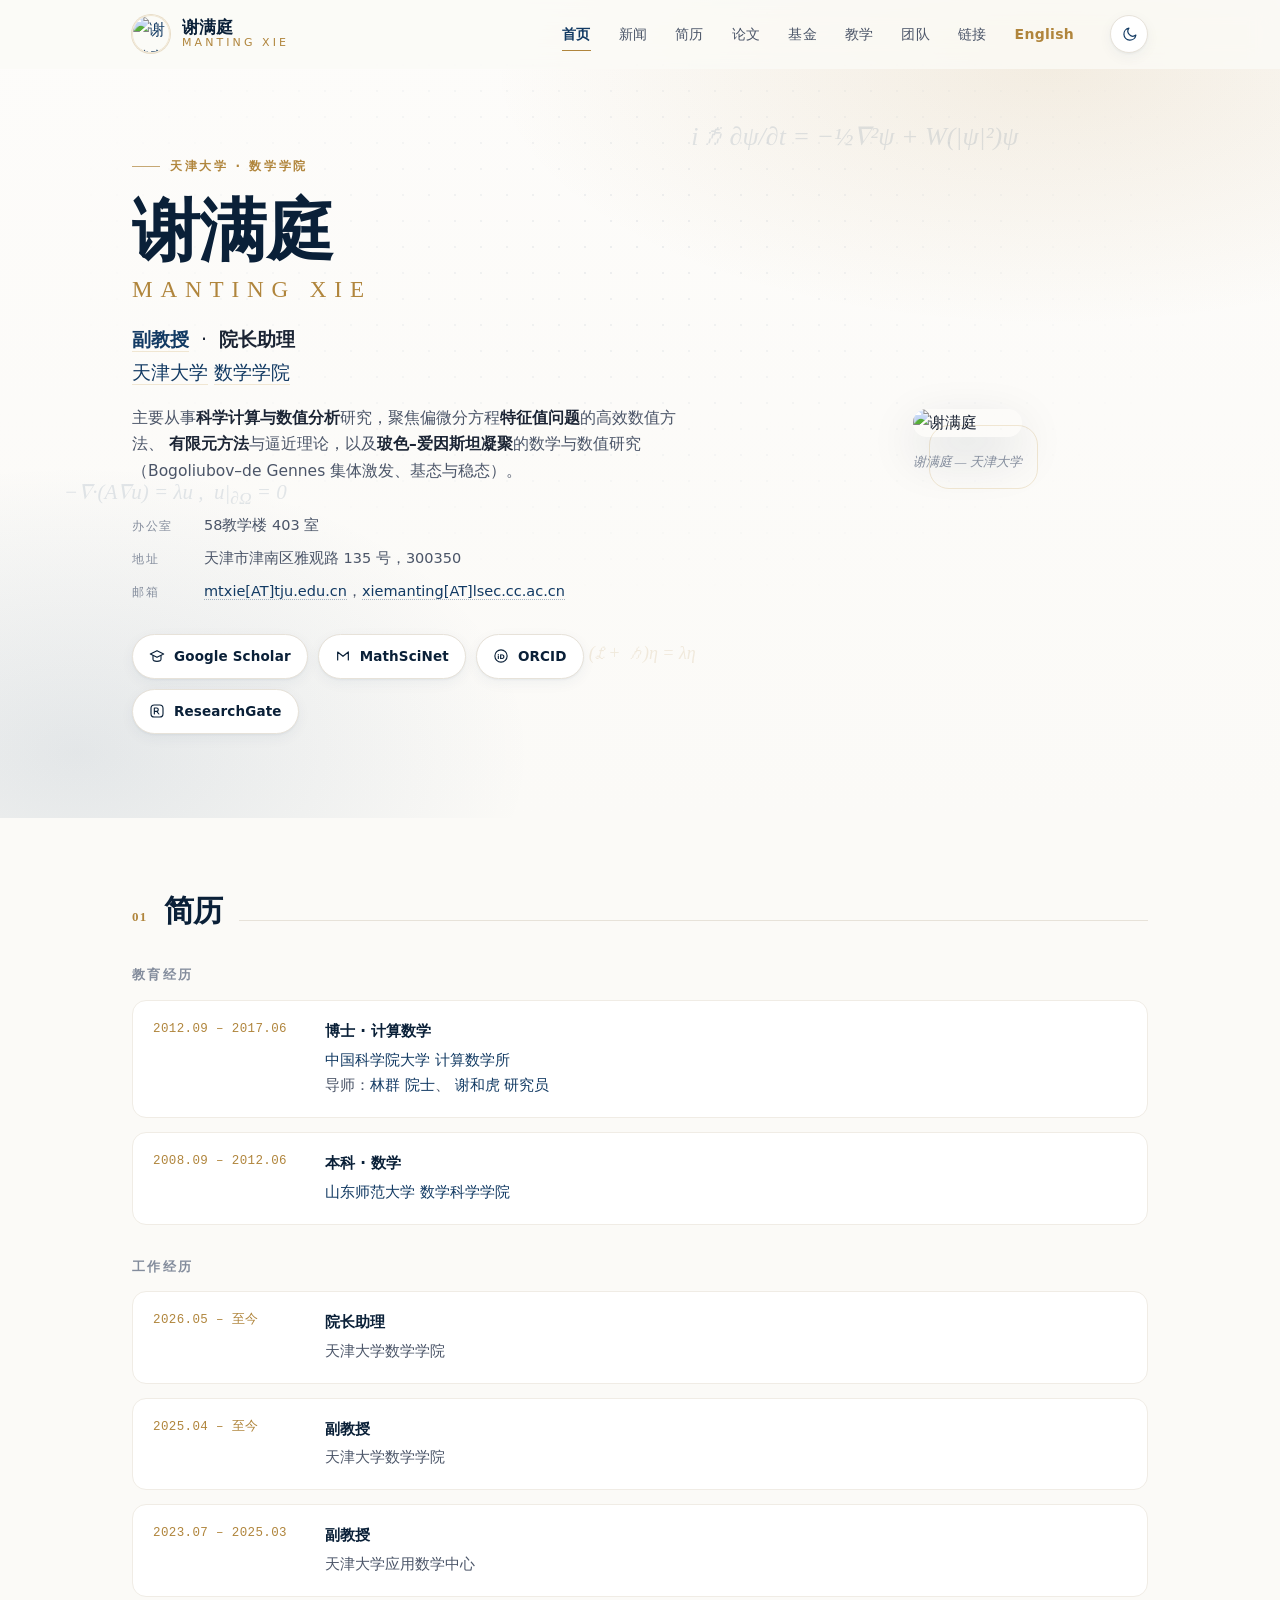
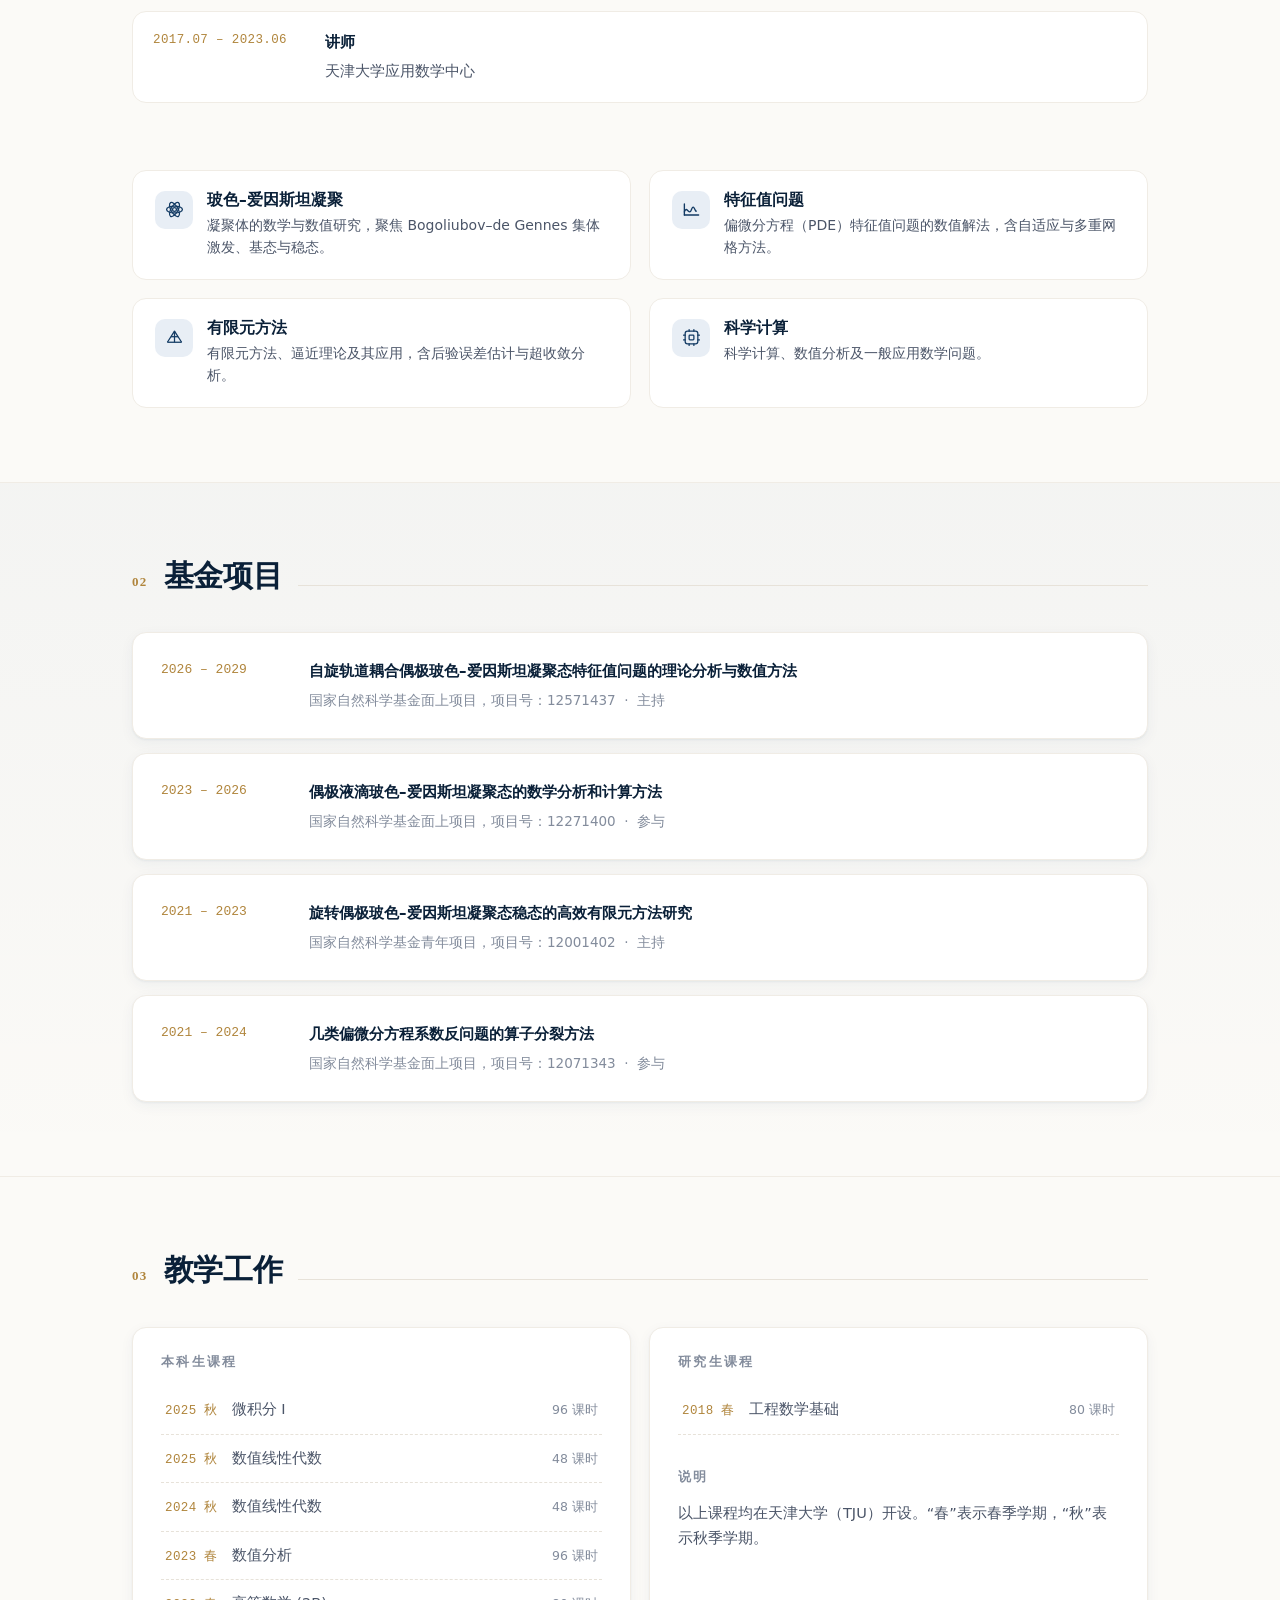
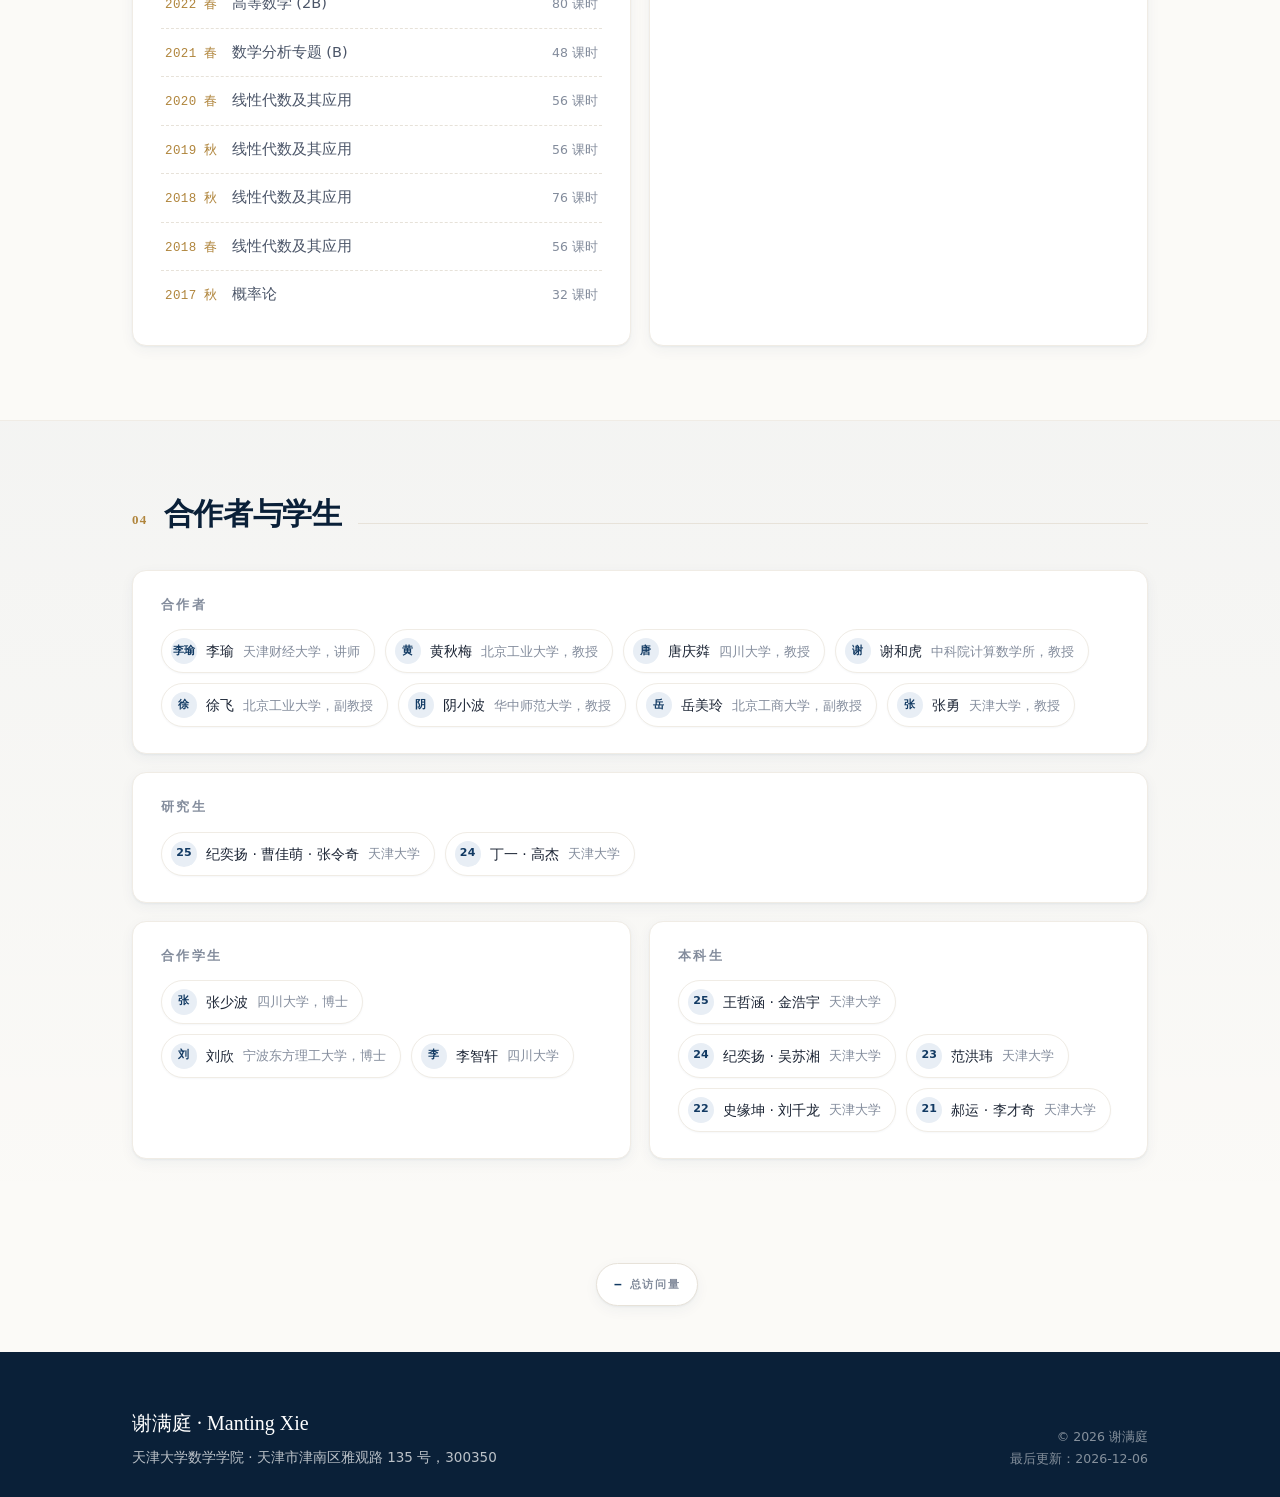
==== commit 66cccd27: "Add files via upload" ====
--- a/chinese.html
+++ b/chinese.html
@@ -9,6 +9,7 @@
   <meta name="keywords" content="谢满庭, 天津大学, 数学学院, 应用数学, 计算数学, 特征值问题, 有限元方法, 玻色-爱因斯坦凝聚">
   <meta name="author" content="谢满庭">
   <link rel="icon" type="image/png" href="images/icons.png">
+  <script>try{var t=localStorage.getItem('mx-theme');if(!t&&window.matchMedia&&matchMedia('(prefers-color-scheme: dark)').matches)t='dark';if(t)document.documentElement.setAttribute('data-theme',t);}catch(e){}</script>
   <link rel="stylesheet" href="homepage.css">
 </head>
 <body>
@@ -34,6 +35,10 @@
       <a href="index.html#links">链接</a>
       <a class="lang" href="index.html">English</a>
     </nav>
+    <button class="theme-toggle" id="themeToggle" aria-label="切换深浅色模式">
+      <svg class="moon" viewBox="0 0 24 24" fill="none" stroke="currentColor" stroke-width="1.7" stroke-linecap="round" stroke-linejoin="round"><path d="M21 12.8A8.5 8.5 0 1 1 11.2 3a7 7 0 0 0 9.8 9.8Z"/></svg>
+      <svg class="sun" viewBox="0 0 24 24" fill="none" stroke="currentColor" stroke-width="1.7" stroke-linecap="round"><circle cx="12" cy="12" r="4.2"/><path d="M12 2.5v2.2M12 19.3v2.2M2.5 12h2.2M19.3 12h2.2M5.3 5.3l1.6 1.6M17.1 17.1l1.6 1.6M18.7 5.3l-1.6 1.6M6.9 17.1l-1.6 1.6"/></svg>
+    </button>
     <button class="nav-toggle" id="navToggle" aria-label="菜单" aria-expanded="false">
       <span></span><span></span><span></span>
     </button>
@@ -46,13 +51,18 @@
 <!-- ===================== 个人信息 ===================== -->
 <section class="hero" id="home">
   <div class="hero-grid"></div>
+  <div class="hero-fx" aria-hidden="true">
+    <span class="f1">i&#8463;&thinsp;&part;&psi;/&part;t = &minus;&frac12;&nabla;&sup2;&psi; + W(|&psi;|&sup2;)&psi;</span>
+    <span class="f2">&minus;&nabla;&middot;(A&nabla;u) = &lambda;u ,&nbsp; u|<sub>&part;&Omega;</sub> = 0</span>
+    <span class="f3">(&#8466; + &#8462;)&eta; = &lambda;&eta;</span>
+  </div>
   <div class="wrap hero-inner">
     <div>
       <p class="eyebrow">天津大学 &middot; 数学学院</p>
       <h1 class="hero-name">谢满庭<span class="cn">MANTING XIE</span></h1>
       <p class="hero-role">
         <strong><a href="https://math.tju.edu.cn/info/1715/5579.htm" target="_blank" rel="noopener">副教授</a></strong>
-        &nbsp;&middot;&nbsp; 院长助理 <br>
+        &nbsp;&middot;&nbsp; <strong>院长助理</strong> <br>
         <a href="https://www.tju.edu.cn/" target="_blank" rel="noopener">天津大学</a>
         <a href="https://math.tju.edu.cn/" target="_blank" rel="noopener">数学学院</a>
       </p>
@@ -69,7 +79,7 @@
       </div>
 
       <div class="hero-actions">
-        <a class="btn primary" href="https://scholar.google.com/citations?user=-kq-FyoAAAAJ&hl=en" target="_blank" rel="noopener">
+        <a class="btn" href="https://scholar.google.com/citations?user=-kq-FyoAAAAJ&hl=en" target="_blank" rel="noopener">
           <svg viewBox="0 0 24 24" fill="none" stroke="currentColor" stroke-width="1.7" stroke-linecap="round" stroke-linejoin="round"><path d="M22 9 12 4 2 9l10 5 10-5Z"/><path d="M6 11.5V17c0 1.7 2.7 3 6 3s6-1.3 6-3v-5.5"/></svg>
           Google Scholar
         </a>
@@ -129,6 +139,10 @@
     <h3 class="sub reveal">工作经历</h3>
     <div class="entries">
       <div class="entry reveal">
+        <span class="when">2026.05 &ndash; 至今</span>
+        <span class="what"><span class="ttl">院长助理</span>天津大学数学学院</span>
+      </div>
+      <div class="entry reveal">
         <span class="when">2025.04 &ndash; 至今</span>
         <span class="what"><span class="ttl">副教授</span>天津大学数学学院</span>
       </div>
--- a/homepage.css
+++ b/homepage.css
@@ -0,0 +1,680 @@
+/* ============================================================
+   Manting Xie — Homepage design system
+   Elegant academic style: paper background, serif display
+   typography, navy + bronze palette, restrained motion.
+   ============================================================ */
+
+:root {
+  /* palette */
+  --paper:        #fbfaf7;
+  --paper-card:   #ffffff;
+  --ink:          #1b2434;
+  --ink-soft:     #4b5568;
+  --muted:        #838c9c;
+  --navy:         #123a63;
+  --navy-deep:    #0a2038;
+  --navy-soft:    #e8eef5;
+  --gold:         #b0853c;
+  --gold-soft:    #f0e6d2;
+  --line:         #e7e2d9;
+  --line-soft:    #f0ece5;
+
+  /* shape */
+  --r-sm: 8px;
+  --r:    14px;
+  --r-lg: 20px;
+
+  --shadow-sm: 0 1px 2px rgba(18, 58, 99, .05), 0 4px 14px rgba(18, 58, 99, .05);
+  --shadow-md: 0 8px 30px rgba(18, 58, 99, .09);
+  --shadow-lg: 0 18px 50px rgba(10, 32, 56, .14);
+
+  /* type */
+  --serif: "Iowan Old Style", "Palatino Linotype", Palatino, "Book Antiqua", Georgia,
+           "Songti SC", "Source Han Serif SC", "Noto Serif CJK SC", serif;
+  --sans: system-ui, -apple-system, "Segoe UI", Roboto, "Helvetica Neue",
+          "PingFang SC", "Hiragino Sans GB", "Microsoft YaHei", sans-serif;
+  --mono: "SF Mono", "JetBrains Mono", Menlo, Consolas, monospace;
+
+  --wrap: 1080px;
+}
+
+/* ---------- reset ---------- */
+*, *::before, *::after { box-sizing: border-box; }
+html { -webkit-text-size-adjust: 100%; scroll-behavior: smooth; }
+body {
+  margin: 0;
+  background: var(--paper);
+  color: var(--ink);
+  font-family: var(--sans);
+  font-size: 16px;
+  line-height: 1.72;
+  -webkit-font-smoothing: antialiased;
+  text-rendering: optimizeLegibility;
+}
+img { max-width: 100%; display: block; }
+a { color: var(--navy); text-decoration: none; }
+ul, ol { margin: 0; padding: 0; }
+h1, h2, h3, h4 { margin: 0; font-weight: 600; line-height: 1.25; }
+p { margin: 0; }
+
+::selection { background: var(--gold-soft); color: var(--navy-deep); }
+
+.wrap { width: 100%; max-width: var(--wrap); margin: 0 auto; padding: 0 32px; }
+
+/* ============================================================
+   Top bar
+   ============================================================ */
+.topbar {
+  position: fixed; inset: 0 0 auto 0; z-index: 60;
+  background: rgba(251, 250, 247, .82);
+  backdrop-filter: saturate(180%) blur(14px);
+  -webkit-backdrop-filter: saturate(180%) blur(14px);
+  border-bottom: 1px solid transparent;
+  transition: border-color .3s ease, box-shadow .3s ease, background .3s ease;
+}
+.topbar.is-stuck {
+  border-bottom-color: var(--line);
+  box-shadow: 0 6px 24px rgba(18, 58, 99, .06);
+}
+.topbar-inner {
+  display: flex; align-items: center; gap: 24px;
+  height: 68px;
+}
+.brand { display: flex; align-items: center; gap: 12px; flex: 0 0 auto; }
+.brand-avatar {
+  width: 38px; height: 38px; border-radius: 50%;
+  object-fit: cover;
+  object-position: 50% 20%;
+  border: 1.5px solid var(--gold-soft);
+  box-shadow: 0 0 0 1px rgba(176, 133, 60, .25);
+}
+.brand-text { display: flex; flex-direction: column; line-height: 1.15; }
+.brand-en {
+  font-family: var(--serif); font-size: 17px; font-weight: 600;
+  letter-spacing: .01em; color: var(--navy-deep);
+}
+.brand-cn { font-size: 11px; letter-spacing: .28em; color: var(--gold); }
+
+.nav { display: flex; align-items: center; gap: 4px; margin-left: auto; }
+.nav a {
+  position: relative;
+  padding: 8px 12px;
+  font-size: 14px; letter-spacing: .02em;
+  color: var(--ink-soft);
+  border-radius: var(--r-sm);
+  transition: color .22s ease, background .22s ease;
+}
+.nav a::after {
+  content: ""; position: absolute; left: 12px; right: 12px; bottom: 3px;
+  height: 1.5px; background: var(--gold);
+  transform: scaleX(0); transform-origin: left;
+  transition: transform .28s cubic-bezier(.2,.7,.3,1);
+}
+.nav a:hover { color: var(--navy); }
+.nav a:hover::after { transform: scaleX(1); }
+.nav a.active { color: var(--navy); font-weight: 600; }
+.nav a.active::after { transform: scaleX(1); }
+.nav a.lang { color: var(--gold); font-weight: 600; }
+.nav a.lang::after { background: var(--gold); }
+
+.nav-toggle {
+  display: none; margin-left: auto;
+  width: 40px; height: 40px; border: 1px solid var(--line);
+  background: var(--paper-card); border-radius: 10px;
+  cursor: pointer; padding: 0;
+}
+.nav-toggle span {
+  display: block; width: 18px; height: 1.6px; margin: 4px auto;
+  background: var(--navy); transition: transform .28s ease, opacity .2s ease;
+}
+.topbar.open .nav-toggle span:nth-child(1) { transform: translateY(5.6px) rotate(45deg); }
+.topbar.open .nav-toggle span:nth-child(2) { opacity: 0; }
+.topbar.open .nav-toggle span:nth-child(3) { transform: translateY(-5.6px) rotate(-45deg); }
+
+.progress {
+  position: absolute; left: 0; bottom: -1px; height: 2px; width: 0;
+  background: linear-gradient(90deg, var(--navy), var(--gold));
+  transition: width .1s linear;
+}
+
+/* ============================================================
+   Hero
+   ============================================================ */
+.hero {
+  position: relative;
+  padding: 148px 0 84px;
+  overflow: hidden;
+  background:
+    radial-gradient(900px 420px at 82% 8%, rgba(176,133,60,.13), transparent 62%),
+    radial-gradient(760px 480px at 6% 92%, rgba(18,58,99,.10), transparent 60%),
+    linear-gradient(180deg, #fdfcfa 0%, var(--paper) 100%);
+}
+.hero-grid {
+  position: absolute; inset: 0; pointer-events: none;
+  background-image: radial-gradient(circle, rgba(18,58,99,.14) 1px, transparent 1px);
+  background-size: 26px 26px;
+  mask-image: radial-gradient(760px 480px at 50% 30%, #000 0%, transparent 78%);
+  -webkit-mask-image: radial-gradient(760px 480px at 50% 30%, #000 0%, transparent 78%);
+  opacity: .5;
+}
+.hero-inner {
+  position: relative;
+  display: grid; grid-template-columns: 1.55fr .95fr;
+  gap: 64px; align-items: center;
+}
+.eyebrow {
+  display: inline-flex; align-items: center; gap: 10px;
+  font-size: 12px; letter-spacing: .22em; text-transform: uppercase;
+  color: var(--gold); font-weight: 600; margin-bottom: 18px;
+}
+.eyebrow::before {
+  content: ""; width: 28px; height: 1px; background: var(--gold); opacity: .7;
+}
+.hero-name {
+  font-family: var(--serif);
+  font-size: clamp(42px, 6vw, 68px);
+  font-weight: 600; letter-spacing: -.015em;
+  color: var(--navy-deep); line-height: 1.06;
+}
+.hero-name .cn {
+  display: block; margin-top: 10px;
+  font-size: .34em; letter-spacing: .34em; font-weight: 400; color: var(--gold);
+}
+/* 英文页里的中文姓名加大，与英文姓名比例匹配 */
+html[lang="en"] .hero-name .cn { font-size: .46em; letter-spacing: .3em; margin-top: 14px; }
+.hero-role {
+  margin-top: 22px; font-size: 19px; color: var(--ink);
+}
+.hero-role a { border-bottom: 1px solid var(--gold-soft); padding-bottom: 1px; }
+.hero-role a:hover { border-bottom-color: var(--gold); }
+.hero-bio {
+  margin-top: 16px; max-width: 56ch;
+  color: var(--ink-soft); font-size: 15.5px;
+}
+.hero-bio strong { color: var(--ink); font-weight: 600; }
+
+.hero-meta {
+  margin-top: 28px; display: grid; gap: 8px;
+  font-size: 14.5px; color: var(--ink-soft);
+}
+.hero-meta div { display: flex; gap: 10px; align-items: baseline; }
+.hero-meta .k {
+  flex: 0 0 62px; color: var(--muted);
+  font-size: 11.5px; letter-spacing: .14em; text-transform: uppercase;
+}
+.hero-meta a { color: var(--navy); border-bottom: 1px dotted rgba(18,58,99,.35); }
+
+.hero-actions { margin-top: 30px; display: flex; flex-wrap: wrap; gap: 10px; }
+.btn {
+  display: inline-flex; align-items: center; gap: 9px;
+  padding: 10px 16px; border-radius: 999px;
+  font-size: 13.5px; font-weight: 600; letter-spacing: .01em;
+  color: var(--navy-deep); background: var(--paper-card);
+  border: 1px solid var(--line);
+  box-shadow: var(--shadow-sm);
+  transition: transform .22s ease, box-shadow .22s ease, border-color .22s ease, color .22s ease;
+}
+.btn svg { width: 16px; height: 16px; flex: 0 0 auto; }
+.btn:hover {
+  transform: translateY(-2px);
+  border-color: var(--gold-soft);
+  box-shadow: var(--shadow-md);
+  color: var(--gold);
+}
+.btn.primary {
+  background: var(--navy); color: #fff; border-color: var(--navy);
+}
+.btn.primary:hover { background: var(--navy-deep); color: #fff; }
+
+/* portrait */
+.hero-photo { position: relative; margin: 0; justify-self: center; }
+.hero-photo::before {
+  content: ""; position: absolute; inset: 16px -16px -16px 16px;
+  border: 1px solid var(--gold-soft); border-radius: var(--r-lg);
+  z-index: 0;
+}
+.hero-photo img {
+  position: relative; z-index: 1;
+  width: 100%; max-width: 320px;
+  border-radius: var(--r-lg);
+  box-shadow: var(--shadow-lg);
+  filter: saturate(1.02);
+  transition: transform .35s cubic-bezier(.2,.7,.3,1), box-shadow .35s ease;
+  will-change: transform;
+}
+.hero-photo figcaption {
+  position: relative; z-index: 1;
+  margin-top: 14px; text-align: center;
+  font-family: var(--serif); font-size: 13px; color: var(--muted); font-style: italic;
+}
+
+/* ============================================================
+   Sections
+   ============================================================ */
+.section { padding: 74px 0; position: relative; }
+.section + .section { border-top: 1px solid var(--line-soft); }
+.section.alt { background: linear-gradient(180deg, rgba(18,58,99,.030), rgba(18,58,99,0)); }
+
+.sec-head { display: flex; align-items: baseline; gap: 16px; margin-bottom: 38px; }
+.sec-num {
+  font-family: var(--serif); font-size: 13px; letter-spacing: .1em;
+  color: var(--gold); font-weight: 700;
+}
+.sec-head h2 {
+  font-family: var(--serif); font-size: 30px; font-weight: 600;
+  color: var(--navy-deep); letter-spacing: -.01em;
+}
+.sec-rule { flex: 1; height: 1px; background: var(--line); }
+@media (max-width: 640px) { .sec-rule { display: none; } }
+
+h3.sub {
+  font-size: 13px; letter-spacing: .18em; text-transform: uppercase;
+  color: var(--muted); font-weight: 700;
+  margin: 34px 0 16px;
+}
+h3.sub:first-child { margin-top: 0; }
+
+/* card */
+.card {
+  background: var(--paper-card);
+  border: 1px solid var(--line-soft);
+  border-radius: var(--r);
+  padding: 26px 28px;
+  box-shadow: var(--shadow-sm);
+  transition: transform .26s cubic-bezier(.2,.7,.3,1), box-shadow .26s ease, border-color .26s ease;
+}
+.card:hover { transform: translateY(-3px); box-shadow: var(--shadow-md); border-color: var(--line); }
+
+/* ---------- news timeline ---------- */
+.timeline { display: grid; gap: 2px; }
+.tl-item {
+  display: grid; grid-template-columns: 108px 1fr; gap: 22px;
+  padding: 16px 18px;
+  border-radius: var(--r-sm);
+  border-left: 2px solid transparent;
+  transition: background .24s ease, border-color .24s ease;
+}
+.tl-item:hover { background: rgba(18,58,99,.035); border-left-color: var(--gold); }
+.tl-date {
+  font-family: var(--mono); font-size: 13px; color: var(--gold);
+  letter-spacing: .04em; padding-top: 2px;
+}
+.tl-body { color: var(--ink-soft); font-size: 15px; }
+.tl-body strong, .tl-body em { color: var(--ink); }
+.tl-body a { border-bottom: 1px solid rgba(18,58,99,.3); }
+.tl-body a:hover { color: var(--gold); border-bottom-color: var(--gold); }
+
+/* ---------- interests ---------- */
+.grid-2 { display: grid; grid-template-columns: repeat(2, 1fr); gap: 18px; }
+.grid-3 { display: grid; grid-template-columns: repeat(3, 1fr); gap: 18px; }
+
+.interest {
+  display: flex; gap: 14px; align-items: flex-start;
+  background: var(--paper-card);
+  border: 1px solid var(--line-soft);
+  border-radius: var(--r); padding: 20px 22px;
+  transition: transform .26s ease, box-shadow .26s ease, border-color .26s ease;
+}
+.interest:hover { transform: translateY(-3px); box-shadow: var(--shadow-md); border-color: var(--gold-soft); }
+.interest .ico {
+  flex: 0 0 38px; height: 38px; border-radius: 10px;
+  display: grid; place-items: center;
+  background: var(--navy-soft); color: var(--navy);
+}
+.interest .ico svg { width: 19px; height: 19px; }
+.interest h4 { font-size: 15.5px; color: var(--navy-deep); margin-bottom: 4px; }
+.interest p { font-size: 14px; color: var(--ink-soft); line-height: 1.6; }
+
+/* ---------- education / work ---------- */
+.entries { display: grid; gap: 14px; }
+.entry {
+  display: grid; grid-template-columns: 150px 1fr; gap: 22px;
+  padding: 18px 20px; border-radius: var(--r);
+  background: var(--paper-card);
+  border: 1px solid var(--line-soft);
+  transition: transform .24s ease, box-shadow .24s ease, border-color .24s ease;
+}
+.entry:hover { transform: translateY(-2px); box-shadow: var(--shadow-md); border-color: var(--gold-soft); }
+.entry .when {
+  font-family: var(--mono); font-size: 12.5px; color: var(--gold); letter-spacing: .03em;
+}
+.entry .what { font-size: 15px; color: var(--ink-soft); }
+.entry .what .ttl { display: block; color: var(--navy-deep); font-weight: 600; margin-bottom: 3px; }
+
+/* ---------- publications ---------- */
+.pub {
+  position: relative;
+  display: grid; grid-template-columns: 1fr auto; gap: 18px; align-items: start;
+  padding: 20px 22px 20px 24px;
+  background: var(--paper-card);
+  border: 1px solid var(--line-soft);
+  border-radius: var(--r);
+  transition: transform .26s ease, box-shadow .26s ease, border-color .26s ease;
+}
+.pub::before {
+  content: ""; position: absolute; left: 0; top: 18px; bottom: 18px; width: 3px;
+  border-radius: 3px; background: var(--gold-soft);
+  transition: background .26s ease;
+}
+.pub:hover { transform: translateY(-3px); box-shadow: var(--shadow-md); border-color: var(--gold-soft); }
+.pub:hover::before { background: var(--gold); }
+.pub .title {
+  font-family: var(--serif); font-size: 16.5px; line-height: 1.45;
+  color: var(--navy-deep); font-weight: 600; display: block;
+}
+.pub a.title:hover { color: var(--gold); }
+.pub .authors { margin-top: 7px; font-size: 14px; color: var(--ink-soft); }
+.pub .authors b { color: var(--navy); font-weight: 700; }
+.pub .venue { margin-top: 5px; font-size: 13.5px; color: var(--muted); font-style: italic; }
+.pub .side { display: flex; flex-direction: column; align-items: flex-end; gap: 8px; }
+.badge {
+  font-size: 11px; letter-spacing: .1em; text-transform: uppercase; font-weight: 700;
+  padding: 4px 10px; border-radius: 999px;
+  background: var(--navy-soft); color: var(--navy); white-space: nowrap;
+}
+.badge.gold { background: var(--gold-soft); color: #8a6526; }
+.pill-link {
+  font-size: 12.5px; font-weight: 600; color: var(--navy);
+  display: inline-flex; align-items: center; gap: 5px;
+}
+.pill-link svg { width: 13px; height: 13px; }
+.pill-link:hover { color: var(--gold); }
+
+.more-bar { margin-top: 24px; display: flex; justify-content: center; }
+
+/* ---------- grants ---------- */
+.grant { display: grid; grid-template-columns: 128px 1fr; gap: 20px; }
+.grant .years { font-family: var(--mono); font-size: 13px; color: var(--gold); }
+.grant .g-title { font-weight: 600; color: var(--navy-deep); font-size: 15px; margin-bottom: 4px; }
+.grant .g-meta { font-size: 13.5px; color: var(--muted); }
+
+/* ---------- teaching ---------- */
+.course {
+  display: flex; align-items: baseline; gap: 14px;
+  padding: 11px 4px; border-bottom: 1px dashed var(--line);
+  font-size: 14.5px; color: var(--ink-soft);
+}
+.course:last-child { border-bottom: 0; }
+.course .yr {
+  flex: 0 0 auto; font-family: var(--mono); font-size: 12.5px;
+  color: var(--gold); letter-spacing: .03em;
+}
+.course .hrs { margin-left: auto; font-size: 12.5px; color: var(--muted); white-space: nowrap; }
+
+/* ---------- people ---------- */
+.people { display: flex; flex-wrap: wrap; gap: 10px; }
+.person {
+  display: inline-flex; align-items: center; gap: 9px;
+  padding: 8px 14px 8px 9px;
+  background: var(--paper-card);
+  border: 1px solid var(--line-soft);
+  border-radius: 999px;
+  font-size: 14px; color: var(--ink);
+  box-shadow: 0 1px 2px rgba(18,58,99,.04);
+  transition: transform .22s ease, box-shadow .22s ease, border-color .22s ease, color .22s ease;
+}
+.person:hover { transform: translateY(-2px); box-shadow: var(--shadow-md); border-color: var(--gold-soft); color: var(--gold); }
+.person .av {
+  width: 26px; height: 26px; border-radius: 50%; flex: 0 0 auto;
+  display: grid; place-items: center;
+  background: var(--navy-soft); color: var(--navy);
+  font-size: 11px; font-weight: 700; letter-spacing: .02em;
+}
+.person:hover .av { background: var(--gold-soft); color: #8a6526; }
+.person .aff { color: var(--muted); font-size: 12.5px; }
+
+/* ---------- links ---------- */
+.linkgrid { display: flex; flex-wrap: wrap; gap: 9px; }
+.linkchip {
+  padding: 8px 15px; border-radius: var(--r-sm);
+  border: 1px solid var(--line);
+  background: var(--paper-card);
+  font-size: 13.5px; font-weight: 600; color: var(--navy);
+  transition: transform .2s ease, box-shadow .2s ease, background .2s ease, color .2s ease;
+}
+.linkchip:hover {
+  transform: translateY(-2px); background: var(--navy); color: #fff;
+  border-color: var(--navy); box-shadow: var(--shadow-md);
+}
+
+/* ---------- sub-page hero ---------- */
+.page-hero {
+  position: relative; padding: 132px 0 46px; overflow: hidden;
+  background:
+    radial-gradient(820px 380px at 80% 0%, rgba(176,133,60,.13), transparent 62%),
+    radial-gradient(700px 420px at 4% 90%, rgba(18,58,99,.10), transparent 60%),
+    linear-gradient(180deg, #fdfcfa 0%, var(--paper) 100%);
+}
+.crumb {
+  display: inline-flex; align-items: center; gap: 8px;
+  font-size: 13px; color: var(--muted); margin-bottom: 16px;
+}
+.crumb a { color: var(--navy); font-weight: 600; }
+.crumb a:hover { color: var(--gold); }
+.page-hero h1 {
+  font-family: var(--serif); font-size: clamp(32px, 4.6vw, 46px);
+  color: var(--navy-deep); letter-spacing: -.01em; line-height: 1.12;
+}
+.page-hero .lede {
+  margin-top: 14px; max-width: 62ch; color: var(--ink-soft); font-size: 15.5px;
+}
+
+/* numbered publication rows */
+.pub.indexed { grid-template-columns: 46px 1fr auto; }
+.pub .pnum {
+  font-family: var(--mono); font-size: 13px; color: var(--muted);
+  padding-top: 3px; letter-spacing: .02em;
+}
+.pub .side .year-badge { white-space: nowrap; }
+
+@media (max-width: 820px) {
+  .pub.indexed { grid-template-columns: 1fr; }
+  .pub .pnum { display: none; }
+}
+
+/* ============================================================
+   Footer
+   ============================================================ */
+.footer {
+  margin-top: 40px;
+  background: var(--navy-deep);
+  color: rgba(255,255,255,.72);
+  padding: 54px 0 34px;
+}
+.footer a { color: #fff; }
+.footer-inner { display: flex; flex-wrap: wrap; gap: 28px; justify-content: space-between; align-items: flex-end; }
+.footer .f-name { font-family: var(--serif); font-size: 20px; color: #fff; margin-bottom: 6px; }
+.footer .f-sub { font-size: 13.5px; }
+.footer .f-meta { font-size: 12.5px; color: rgba(255,255,255,.5); text-align: right; }
+/* ---------- visitor counter ---------- */
+.visitors { padding: 30px 0 6px; }
+.visitors-inner {
+  display: flex; align-items: center; justify-content: center;
+  gap: 14px; flex-wrap: wrap;
+}
+.visitors-label {
+  font-size: 11.5px; letter-spacing: .22em; text-transform: uppercase;
+  font-weight: 700; color: var(--muted);
+}
+/* 可见访问计数 = StatCounter 官方徽章图片（透明底 + 黑色数字，含自建站起的全部历史）
+   注意 1：不要用 StatCounter 的 counter.js，它现在只输出 "Statcounter" 文字链接，已不显示数字。
+   注意 2：不要给 .statcounter 写样式 —— 那是 StatCounter 自己生成元素用的类名，会被套成双层。 */
+.visitor-count { display: inline-flex; align-items: center; }
+.sc-badge {
+  display: block; width: 68px; height: 16px;
+  image-rendering: -webkit-optimize-contrast;
+}
+/* 兜底：徽章加载失败（StatCounter 被墙/超时）时改显不蒜子数字 */
+.vstat {
+  display: inline-flex; align-items: baseline; gap: 7px;
+  padding: 7px 16px;
+  background: var(--paper-card);
+  border: 1px solid var(--line);
+  border-radius: 999px;
+  box-shadow: var(--shadow-sm);
+}
+.vnum {
+  font-family: var(--mono); font-size: 15.5px; font-weight: 700;
+  color: var(--navy); letter-spacing: .01em;
+}
+.vlab {
+  font-size: 11px; letter-spacing: .16em; text-transform: uppercase;
+  font-weight: 700; color: var(--muted);
+}
+.vsep { width: 1px; height: 18px; background: var(--line); }
+.bz-fallback { display: none; }
+
+/* back to top */
+.to-top {
+  position: fixed; right: 22px; bottom: 22px; z-index: 50;
+  width: 42px; height: 42px; border-radius: 50%;
+  border: 1px solid var(--line);
+  background: var(--paper-card); color: var(--navy);
+  display: grid; place-items: center; cursor: pointer;
+  box-shadow: var(--shadow-md);
+  opacity: 0; visibility: hidden; transform: translateY(10px);
+  transition: opacity .3s ease, transform .3s ease, visibility .3s;
+}
+.to-top.show { opacity: 1; visibility: visible; transform: none; }
+.to-top:hover { color: var(--gold); border-color: var(--gold-soft); }
+.to-top svg { width: 16px; height: 16px; }
+
+/* ============================================================
+   Reveal on scroll
+   ============================================================ */
+.reveal { opacity: 0; transform: translateY(16px); }
+.reveal.in {
+  opacity: 1; transform: none;
+  transition: opacity .7s cubic-bezier(.2,.7,.3,1), transform .7s cubic-bezier(.2,.7,.3,1);
+}
+
+/* ============================================================
+   Theme toggle + dark mode
+   ============================================================ */
+.theme-toggle {
+  flex: 0 0 auto; width: 38px; height: 38px;
+  border: 1px solid var(--line); border-radius: 50%;
+  background: var(--paper-card); color: var(--navy);
+  display: grid; place-items: center; cursor: pointer;
+  box-shadow: var(--shadow-sm);
+  transition: color .22s ease, border-color .22s ease, transform .22s ease;
+}
+.theme-toggle:hover { color: var(--gold); border-color: var(--gold-soft); transform: rotate(15deg); }
+.theme-toggle svg { width: 17px; height: 17px; }
+.theme-toggle .sun { display: none; }
+html[data-theme="dark"] .theme-toggle .sun { display: block; }
+html[data-theme="dark"] .theme-toggle .moon { display: none; }
+
+html[data-theme="dark"] {
+  --paper:      #0f141d;
+  --paper-card: #161e2c;
+  --ink:        #e7ecf4;
+  --ink-soft:   #aab5c7;
+  --muted:      #7e8a9d;
+  --navy:       #8fb6e8;
+  --navy-deep:  #e9eef6;
+  --navy-soft:  #1e2a3d;
+  --gold:       #d3a55e;
+  --gold-soft:  #43351d;
+  --line:       #273145;
+  --line-soft:  #1f2838;
+  --shadow-sm: 0 1px 2px rgba(0,0,0,.4), 0 4px 14px rgba(0,0,0,.35);
+  --shadow-md: 0 8px 30px rgba(0,0,0,.45);
+  --shadow-lg: 0 18px 50px rgba(0,0,0,.55);
+}
+html[data-theme="dark"] .topbar { background: rgba(15, 20, 29, .82); }
+html[data-theme="dark"] .topbar.open .nav { background: rgba(15, 20, 29, .97); }
+html[data-theme="dark"] .hero,
+html[data-theme="dark"] .page-hero {
+  background:
+    radial-gradient(900px 420px at 82% 8%, rgba(211,165,94,.10), transparent 62%),
+    radial-gradient(760px 480px at 6% 92%, rgba(143,182,232,.10), transparent 60%),
+    linear-gradient(180deg, #121925 0%, var(--paper) 100%);
+}
+html[data-theme="dark"] .hero-grid {
+  background-image: radial-gradient(circle, rgba(143,182,232,.15) 1px, transparent 1px);
+}
+html[data-theme="dark"] .section.alt {
+  background: linear-gradient(180deg, rgba(143,182,232,.05), rgba(143,182,232,0));
+}
+html[data-theme="dark"] .footer { background: #0a0e16; }
+html[data-theme="dark"] .btn.primary { background: #1d3355; border-color: #1d3355; color: #eaf1fa; }
+html[data-theme="dark"] .btn.primary:hover { background: #254370; }
+html[data-theme="dark"] .linkchip:hover { background: #8fb6e8; border-color: #8fb6e8; color: #0f141d; }
+html[data-theme="dark"] .badge.gold { color: #d8b878; }
+html[data-theme="dark"] .person:hover .av { color: #d8b878; }
+html[data-theme="dark"] .tl-item:hover { background: rgba(143,182,232,.06); }
+html[data-theme="dark"] .hero-meta a { border-bottom-color: rgba(143,182,232,.4); }
+html[data-theme="dark"] .tl-body a { border-bottom-color: rgba(143,182,232,.4); }
+/* StatCounter 徽章是黑色数字，深色模式下反色成白色 */
+html[data-theme="dark"] .sc-badge { filter: invert(1); }
+
+/* ============================================================
+   Hero floating formulas
+   ============================================================ */
+.hero-fx { position: absolute; inset: 0; overflow: hidden; pointer-events: none; }
+.hero-fx span {
+  position: absolute; white-space: nowrap;
+  font-family: var(--serif); font-style: italic;
+  color: var(--navy); opacity: .11;
+  animation: fxFloat 16s ease-in-out infinite alternate;
+}
+.hero-fx .f1 { top: 14%; left: 54%; font-size: 26px; }
+.hero-fx .f2 { top: 58%; left: 5%;  font-size: 21px; animation-delay: -6s; }
+.hero-fx .f3 { top: 78%; left: 46%; font-size: 18px; animation-delay: -11s; color: var(--gold); opacity: .14; }
+@keyframes fxFloat {
+  from { transform: translateY(0) rotate(-1.2deg); }
+  to   { transform: translateY(-26px) rotate(1.4deg); }
+}
+@media (max-width: 640px) {
+  .hero-fx .f1, .hero-fx .f3 { display: none; }
+  .hero-fx .f2 { font-size: 16px; top: 64%; }
+}
+
+/* ============================================================
+   Responsive
+   ============================================================ */
+@media (max-width: 900px) {
+  .hero { padding: 120px 0 64px; }
+  .hero-inner { grid-template-columns: 1fr; gap: 44px; }
+  .hero-photo { order: -1; justify-self: center; }
+  .hero-photo img { max-width: 220px; }
+  .hero-photo::before { inset: 12px -12px -12px 12px; }
+  .grid-2, .grid-3 { grid-template-columns: 1fr; }
+  .entry { grid-template-columns: 1fr; gap: 8px; }
+  .grant { grid-template-columns: 1fr; gap: 8px; }
+}
+
+@media (max-width: 820px) {
+  .nav {
+    position: absolute; top: 68px; left: 0; right: 0;
+    flex-direction: column; align-items: stretch; gap: 2px;
+    background: rgba(251,250,247,.97);
+    backdrop-filter: blur(14px);
+    border-bottom: 1px solid var(--line);
+    padding: 10px 22px 18px;
+    box-shadow: 0 18px 40px rgba(18,58,99,.10);
+    display: none;
+  }
+  .topbar.open .nav { display: flex; }
+  .nav a { padding: 11px 8px; font-size: 15px; border-bottom: 1px solid var(--line-soft); border-radius: 0; }
+  .nav a::after { display: none; }
+  .nav-toggle { display: block; }
+  .wrap { padding: 0 22px; }
+  .tl-item { grid-template-columns: 1fr; gap: 4px; }
+  .pub { grid-template-columns: 1fr; }
+  .pub .side { flex-direction: row; align-items: center; }
+  .footer .f-meta { text-align: left; }
+}
+
+@media (max-width: 520px) {
+  .hero-name { font-size: 38px; }
+  .card { padding: 20px 18px; }
+  .sec-head h2 { font-size: 25px; }
+}
+
+@media (prefers-reduced-motion: reduce) {
+  html { scroll-behavior: auto; }
+  .reveal { opacity: 1; transform: none; }
+  * { transition-duration: .01ms !important; animation-duration: .01ms !important; }
+}
